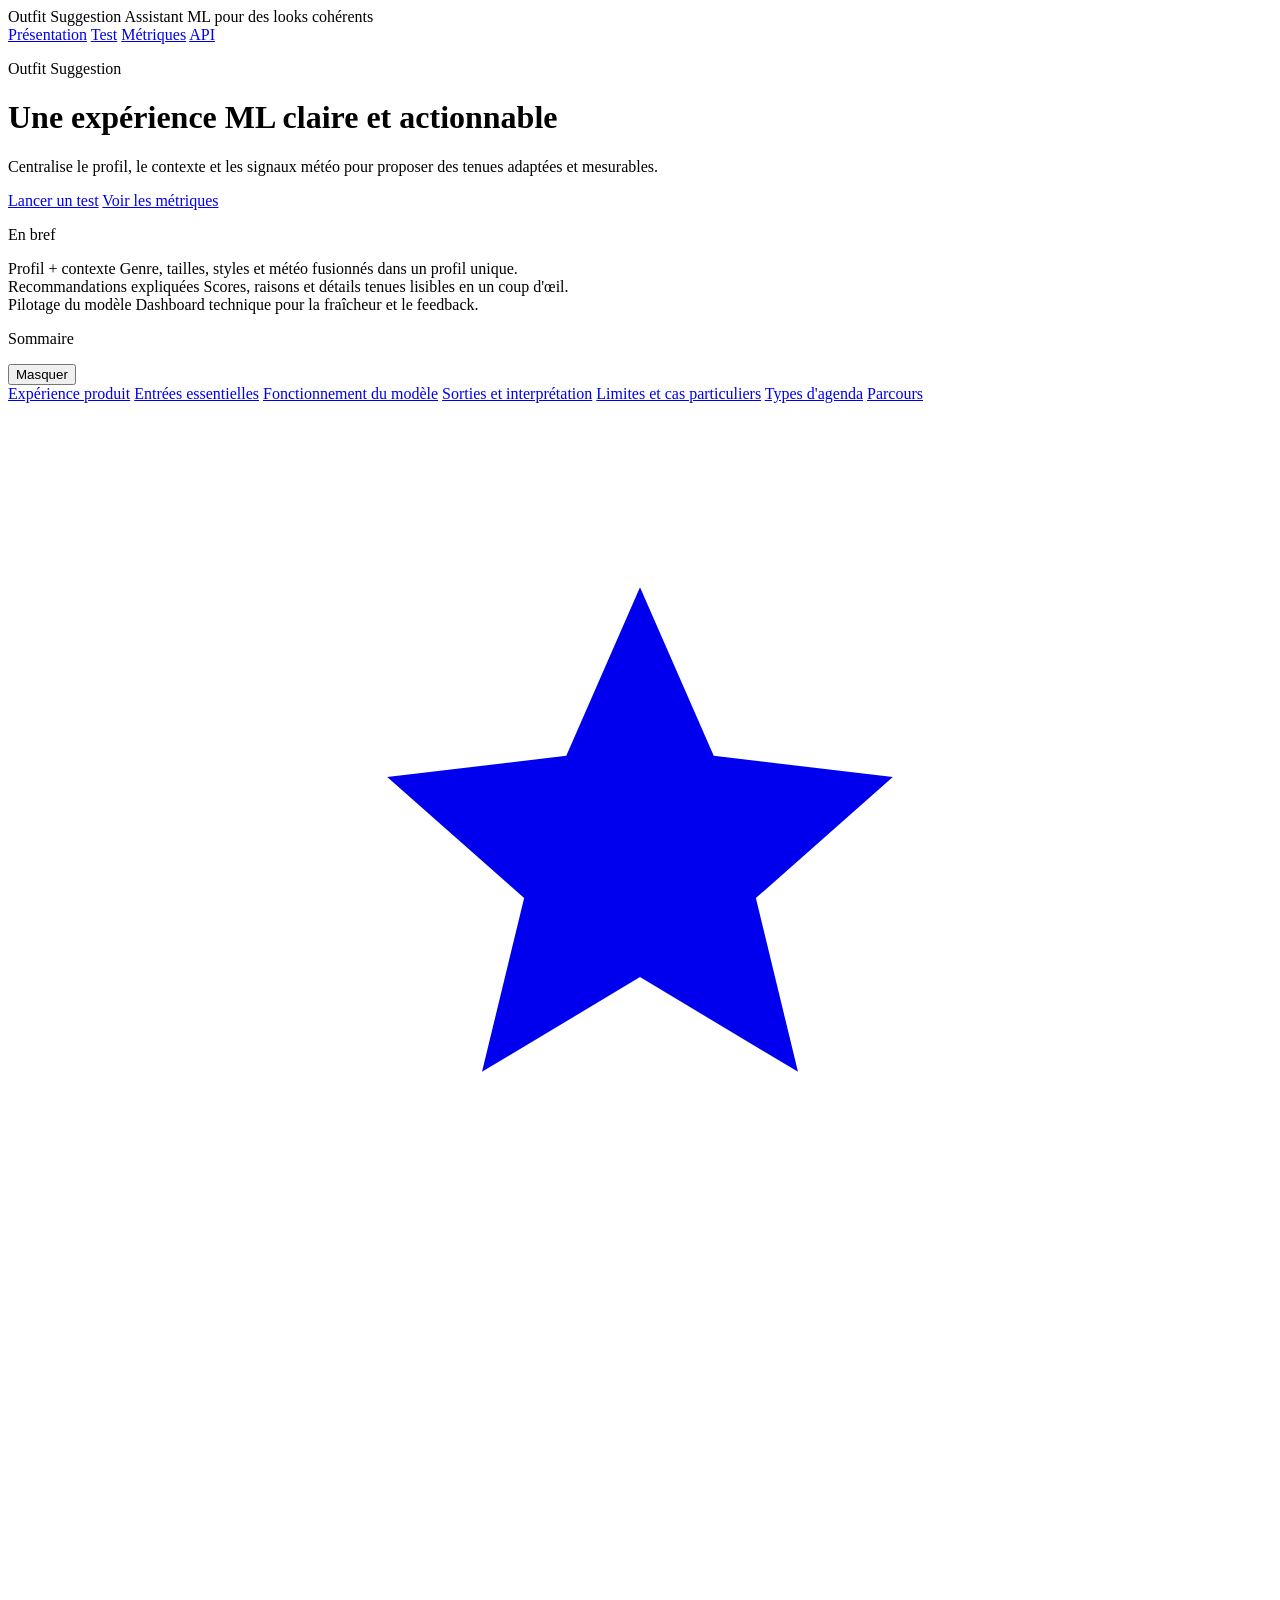
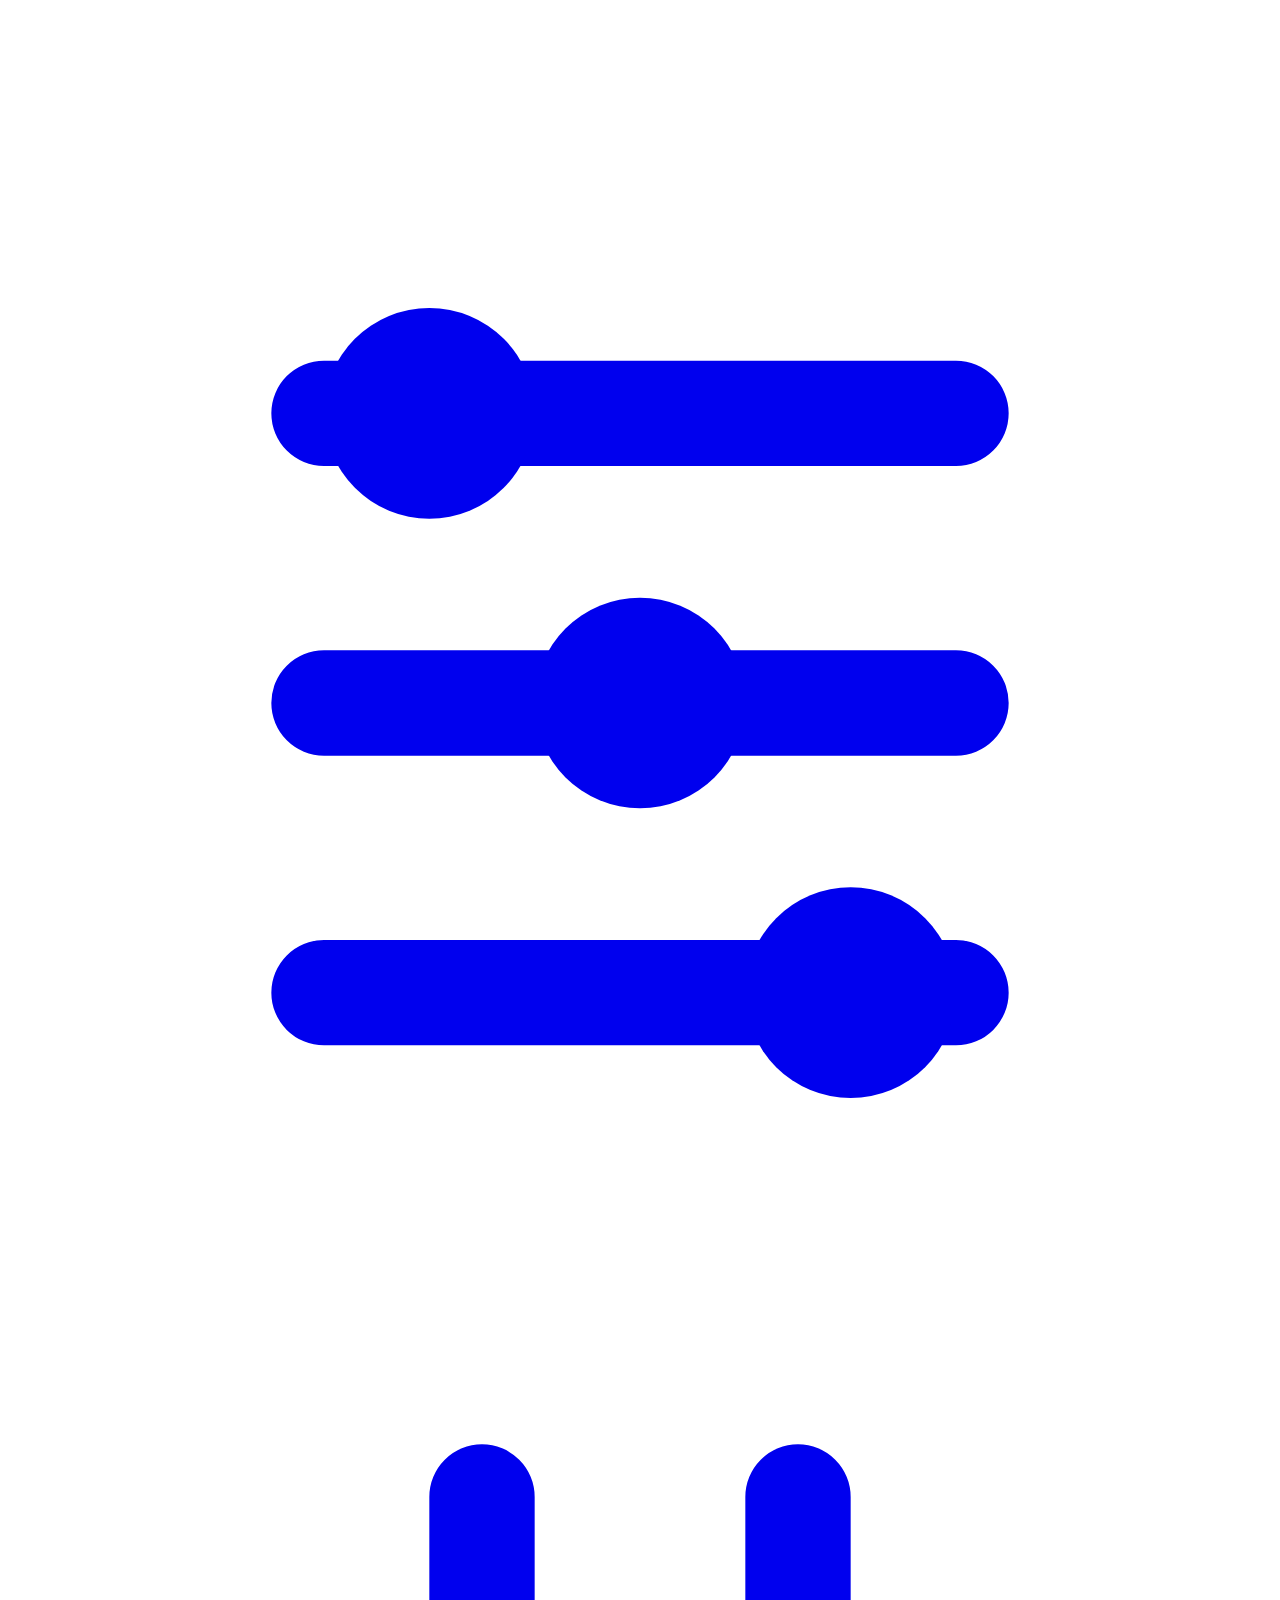
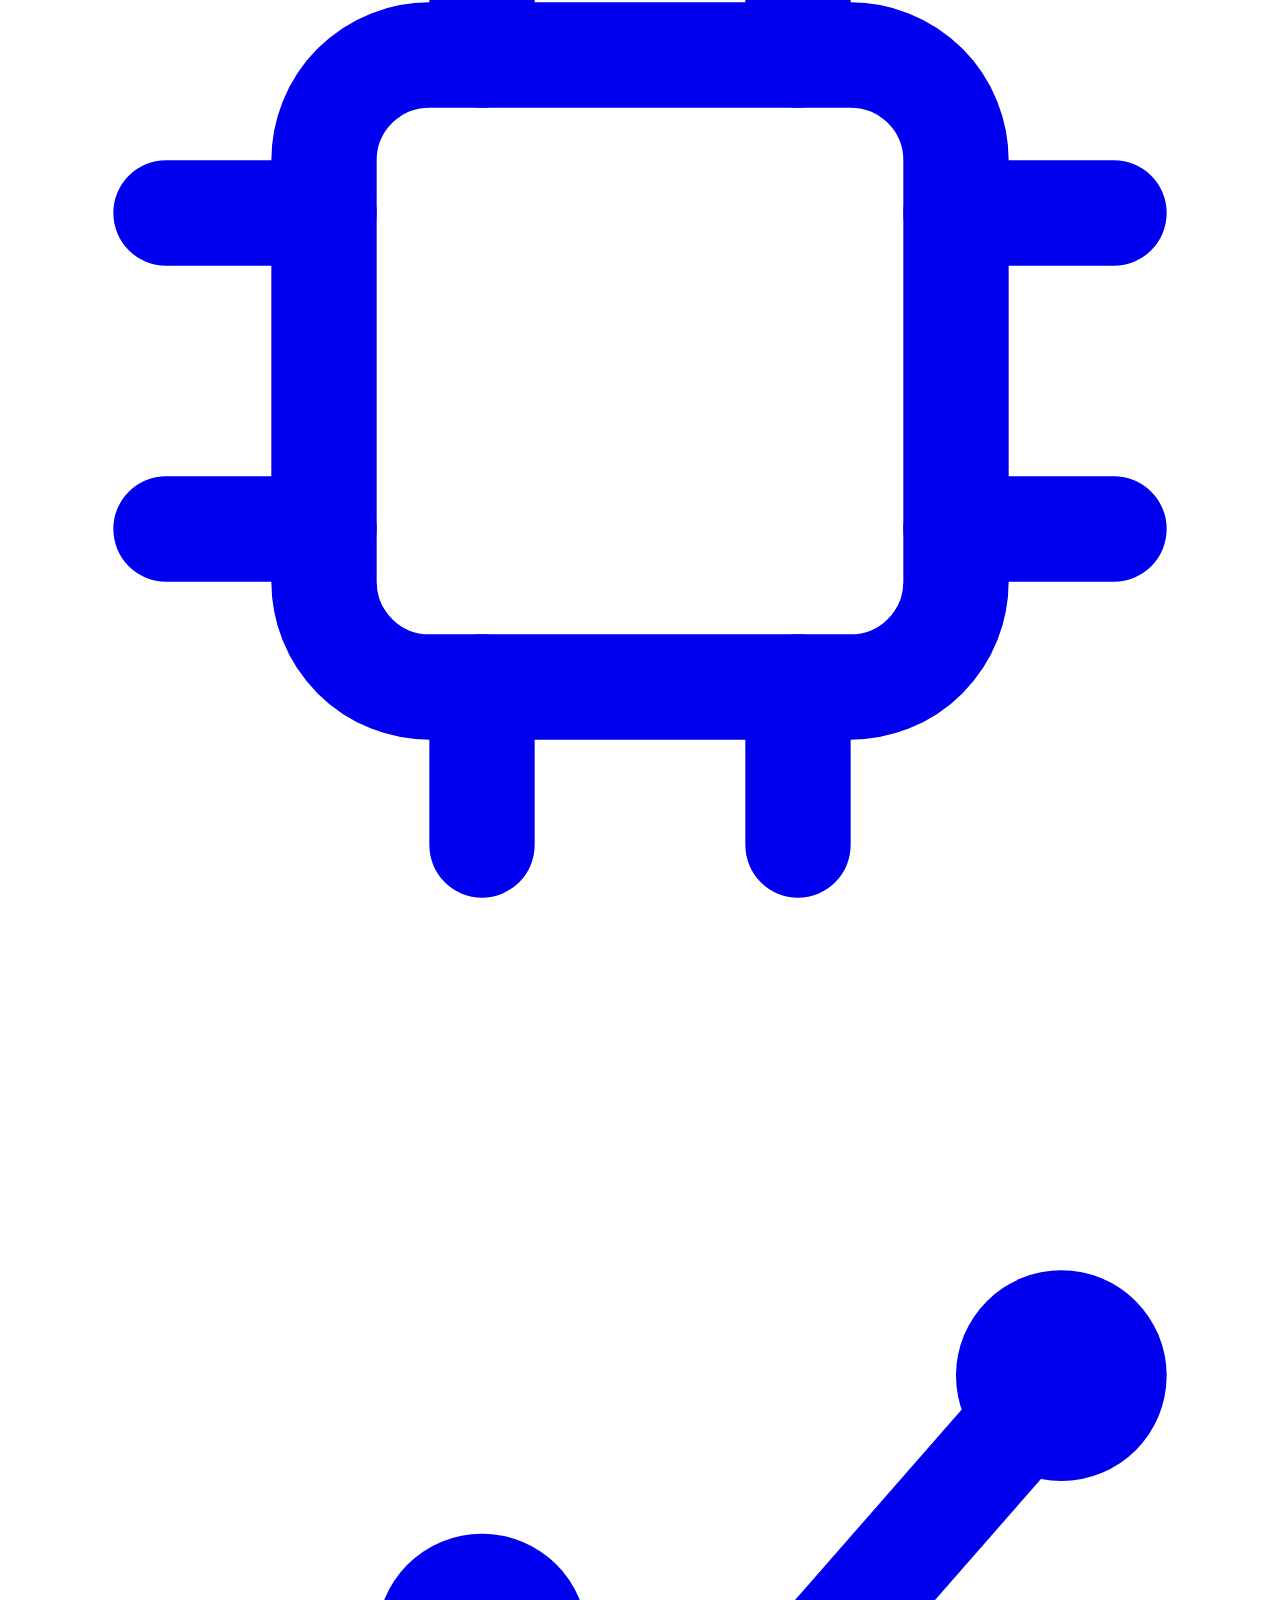
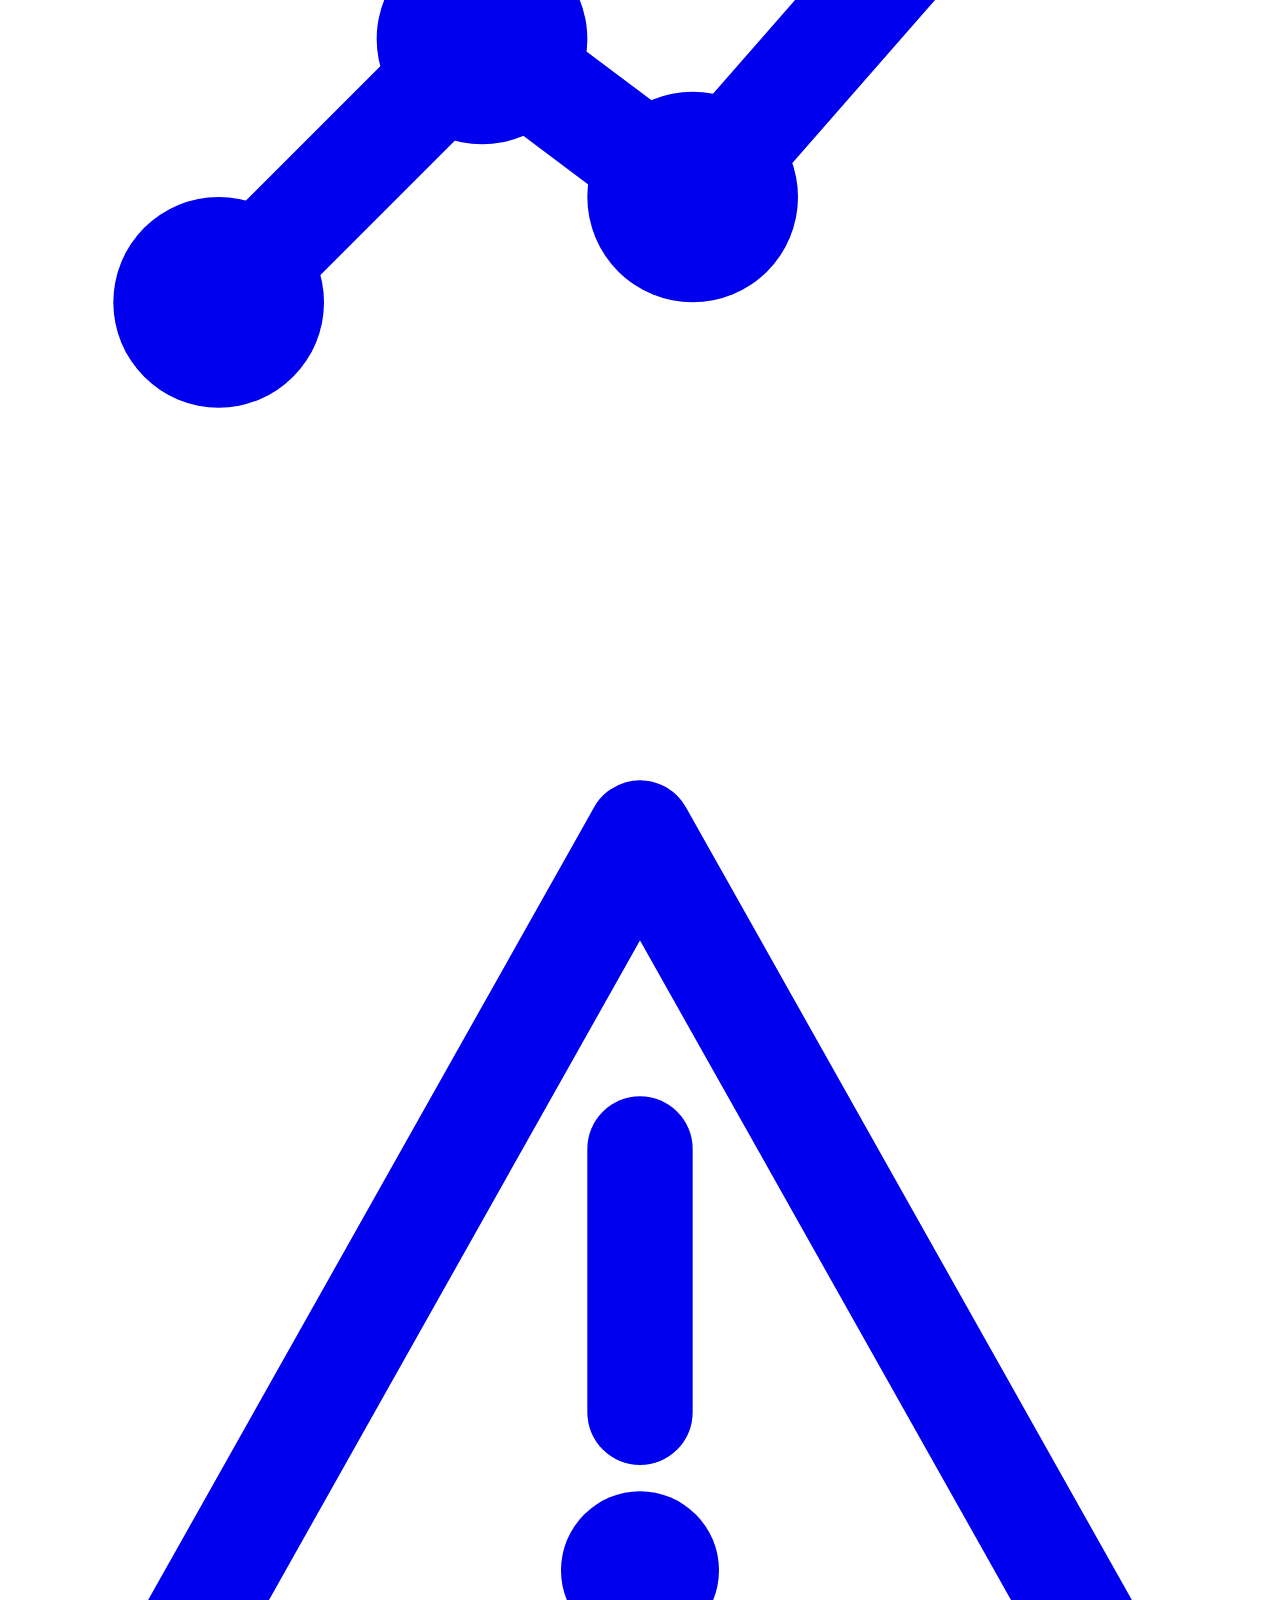
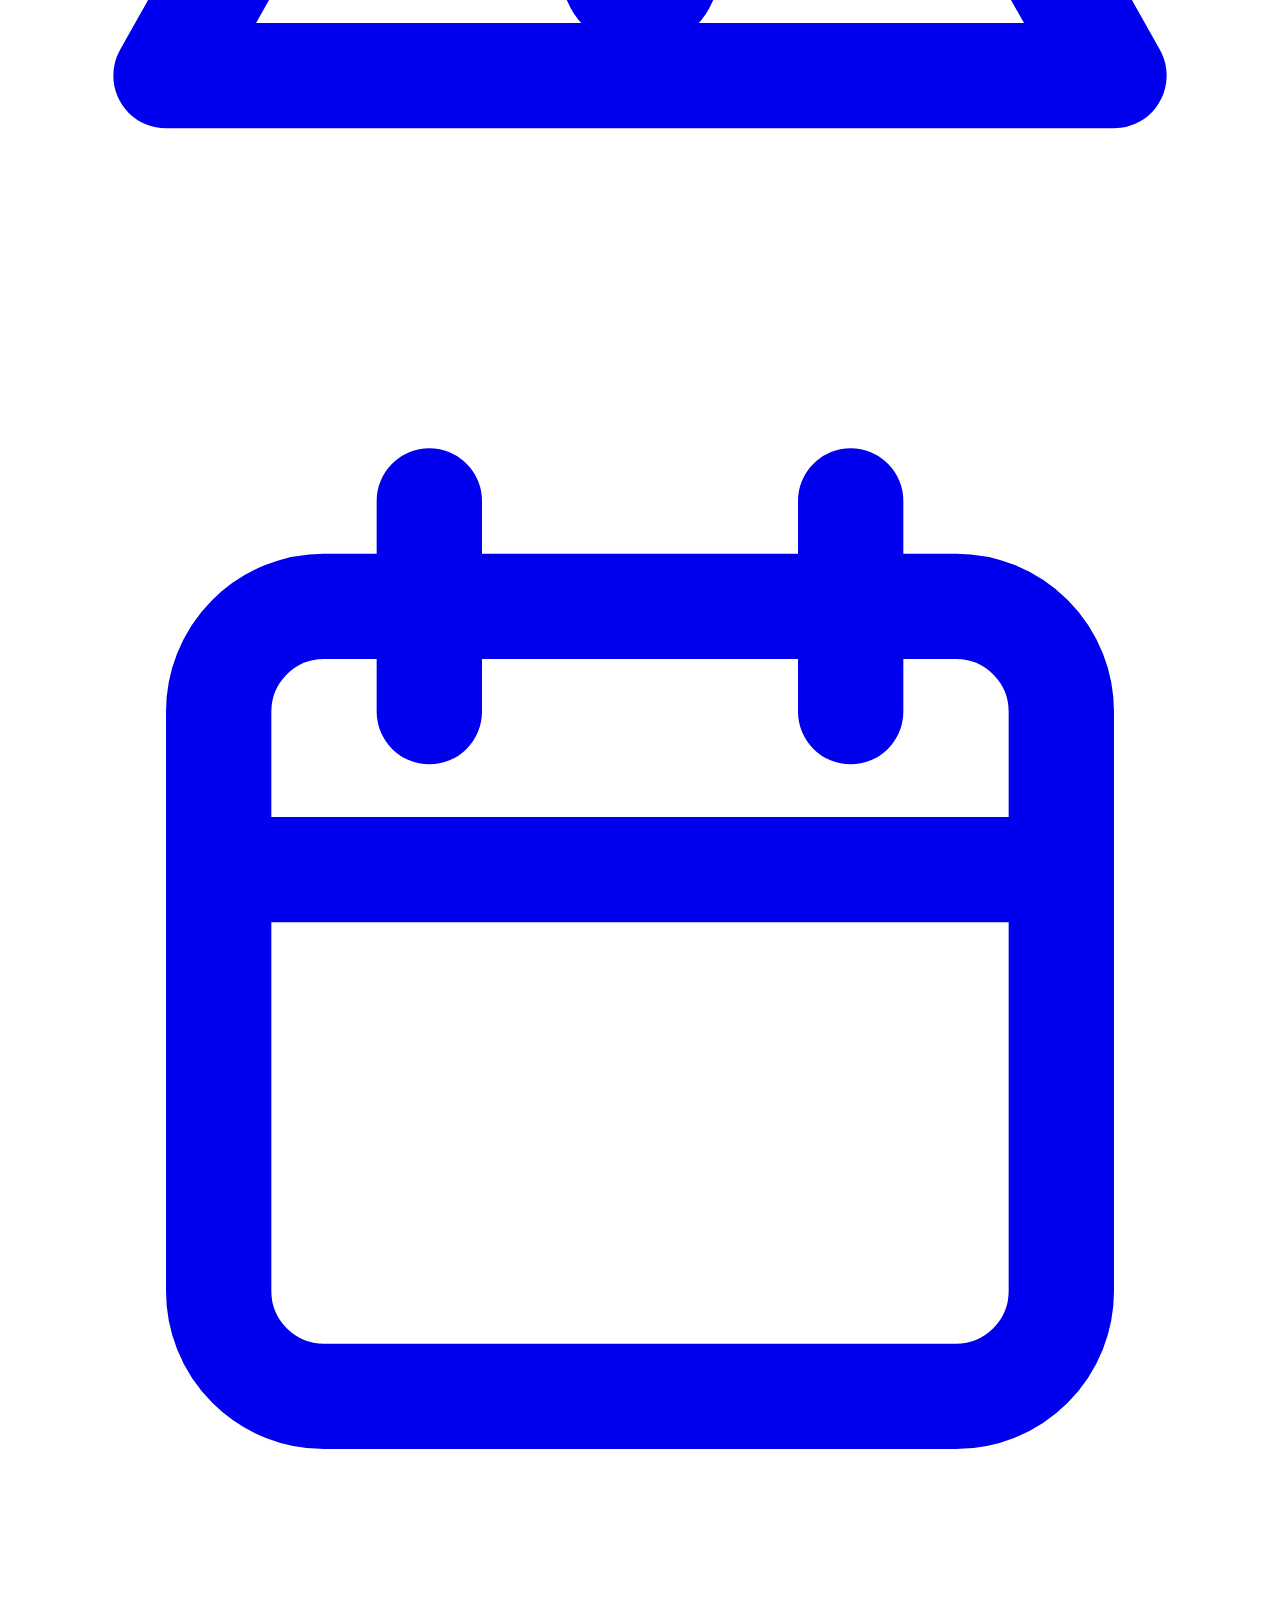
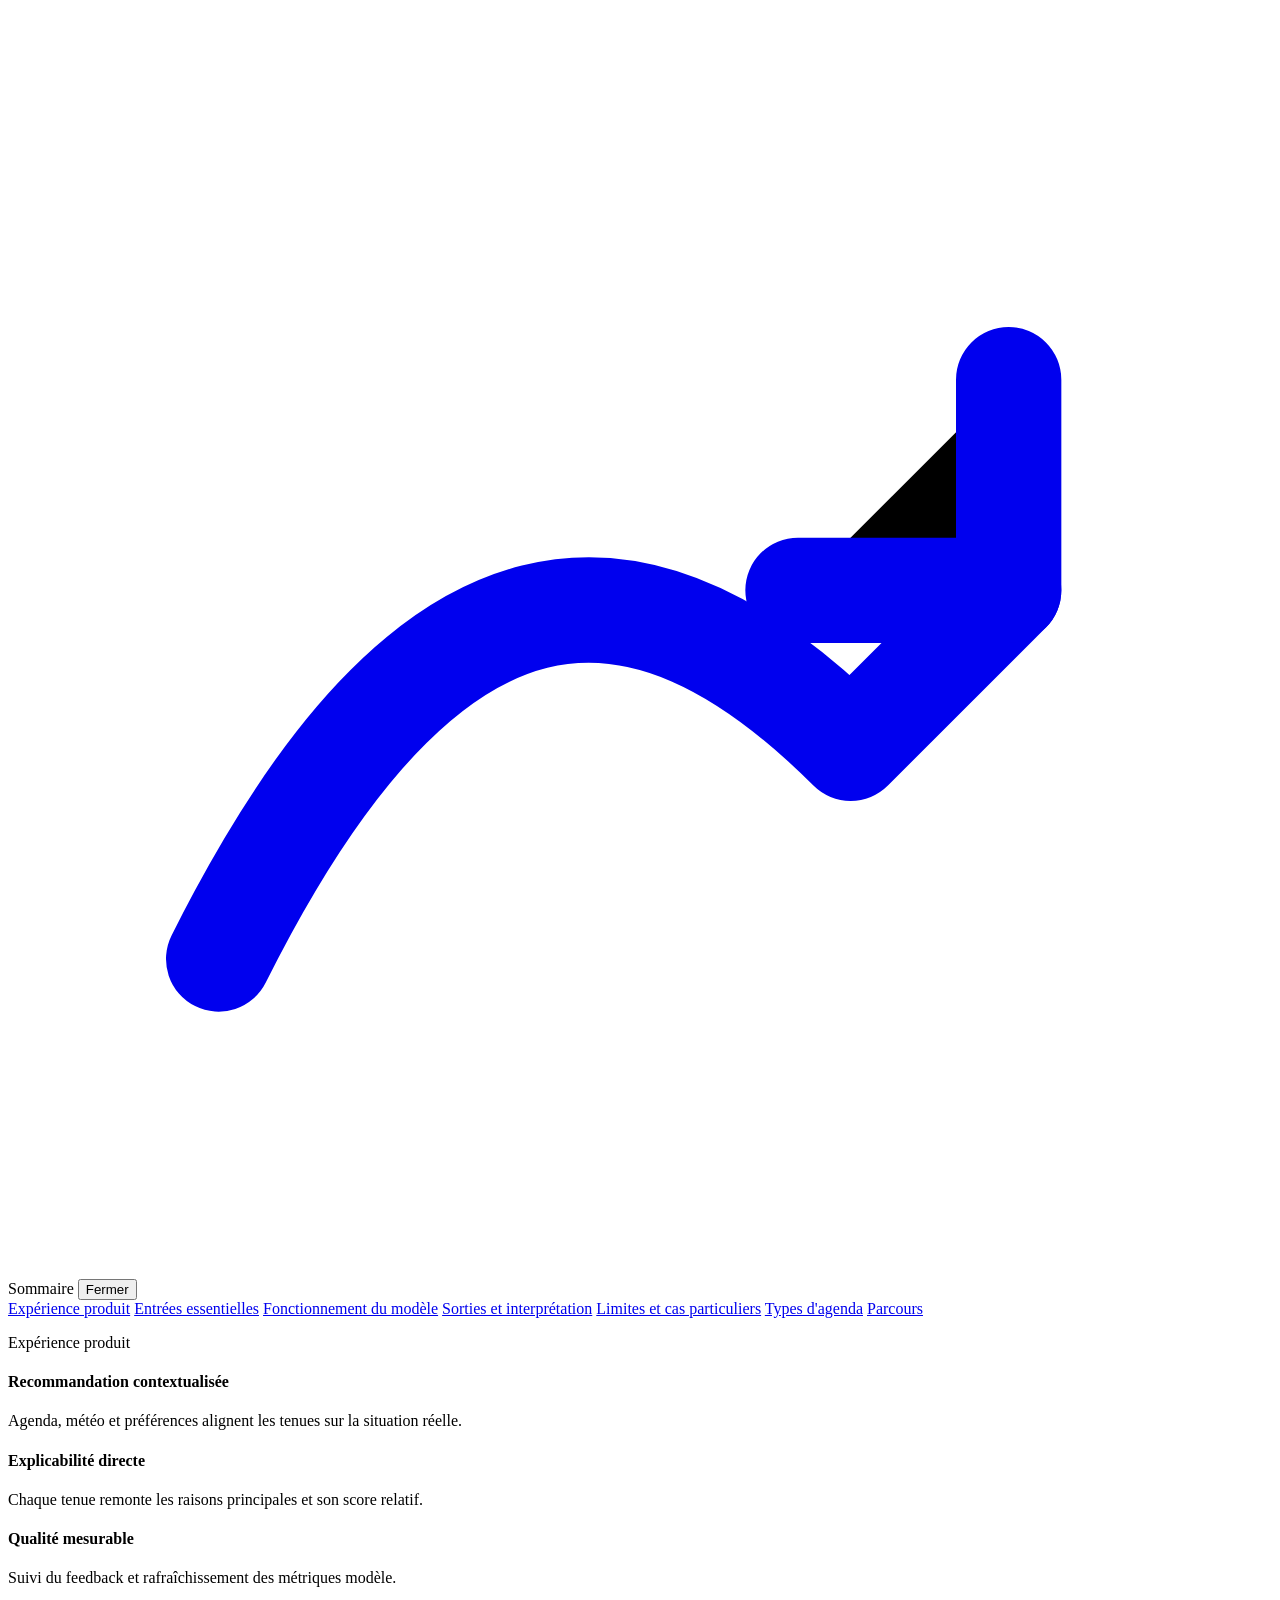
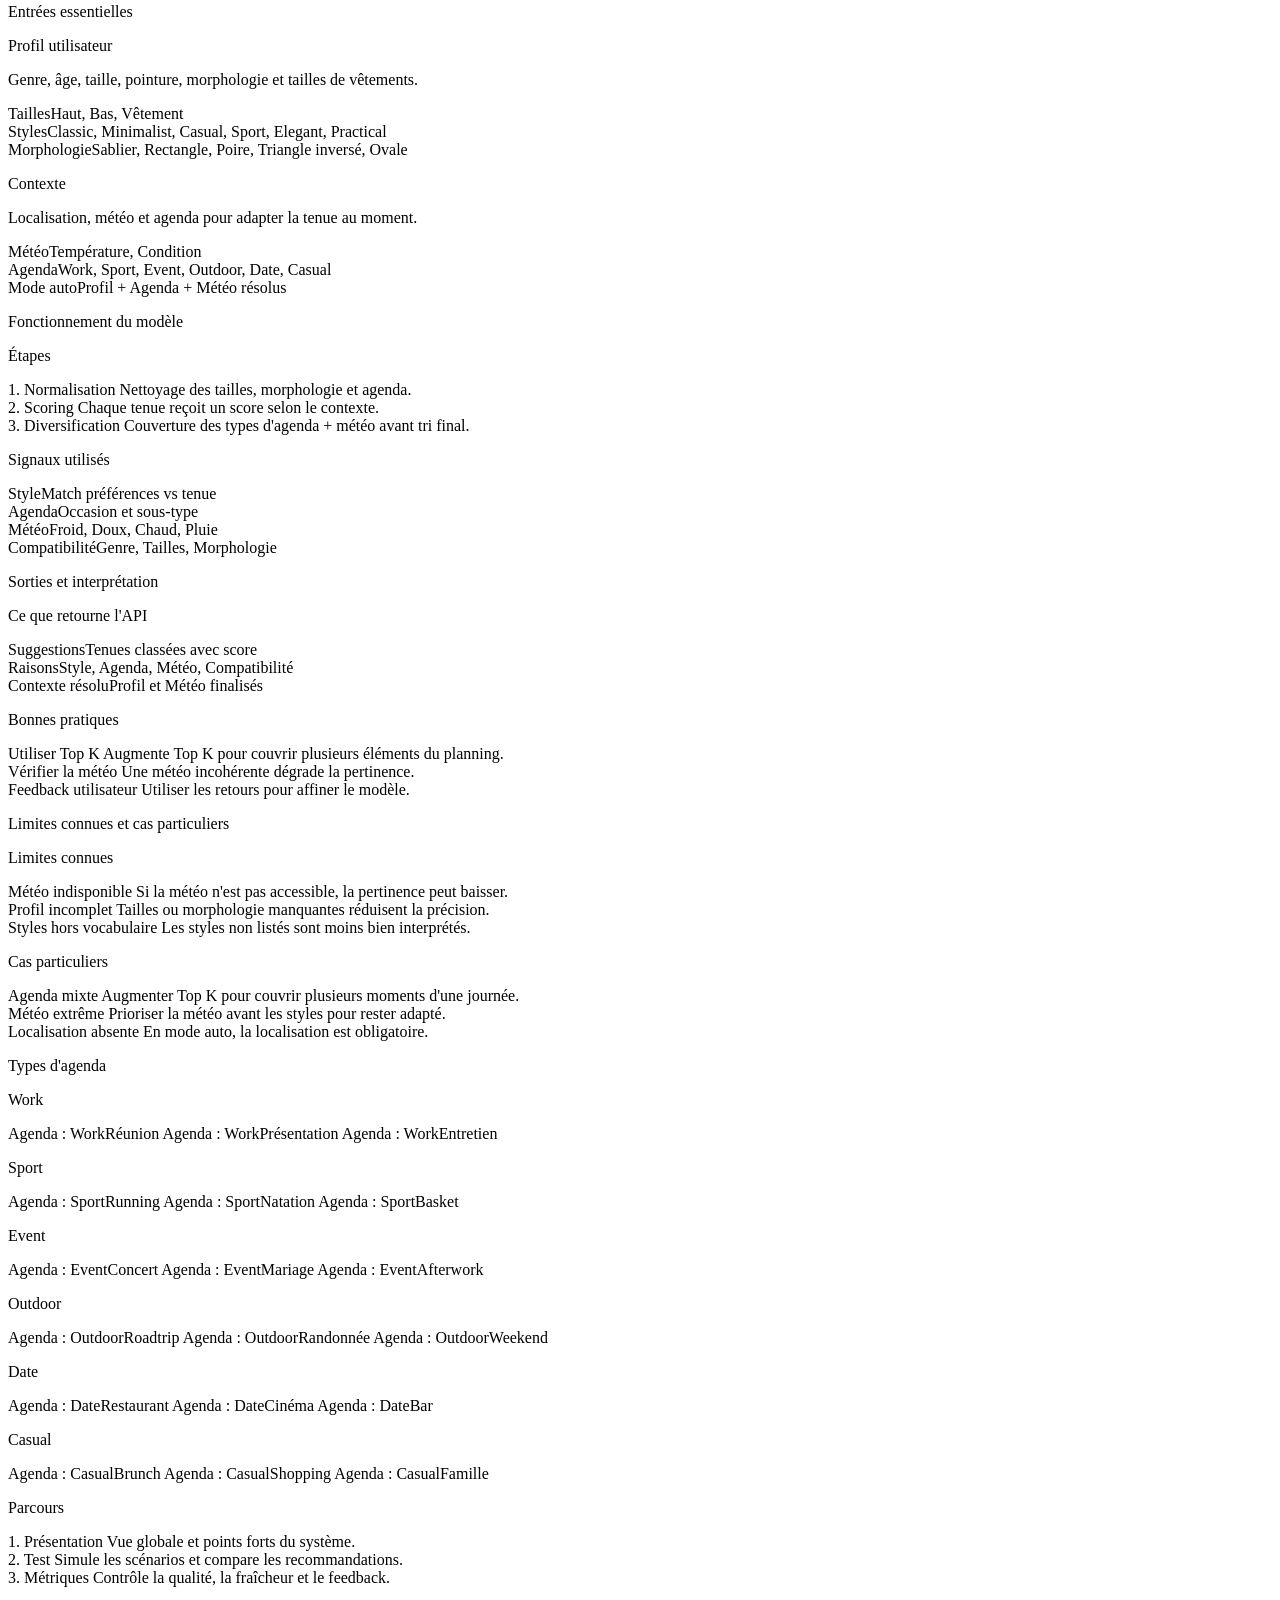
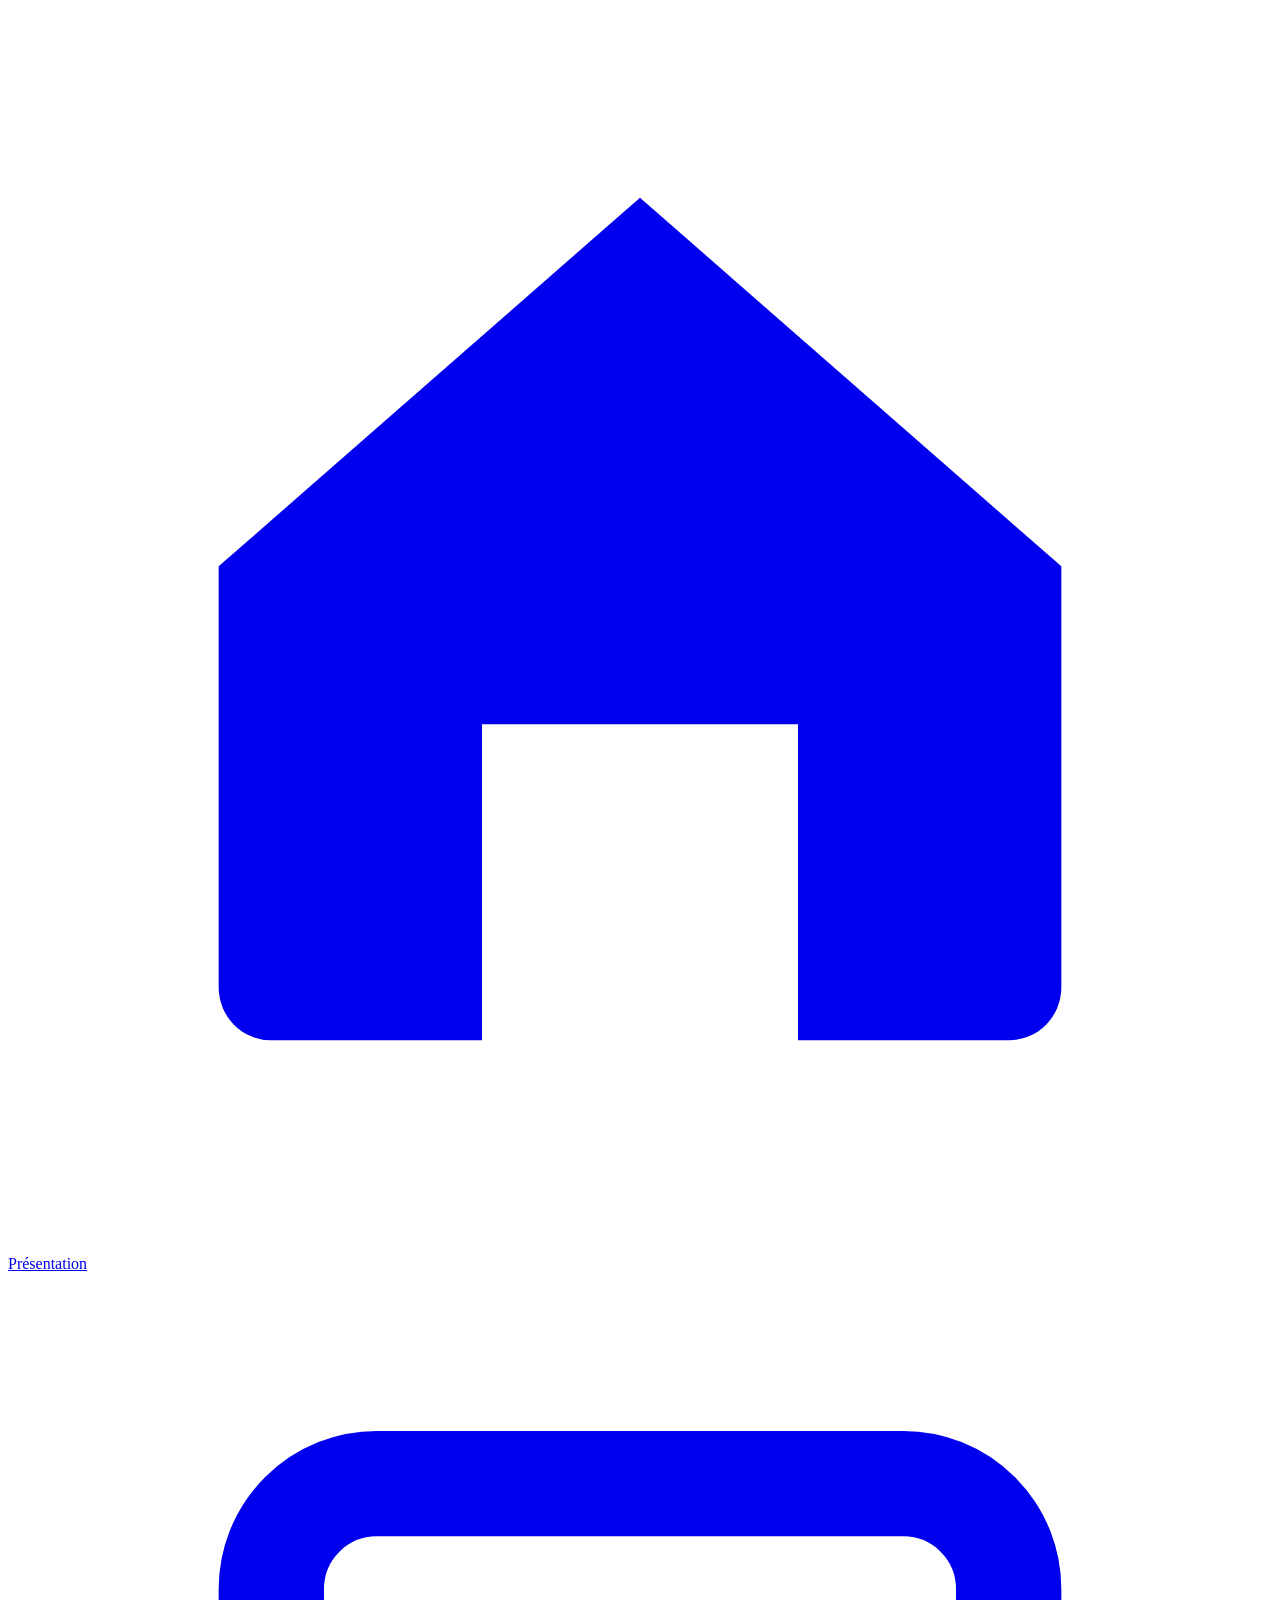
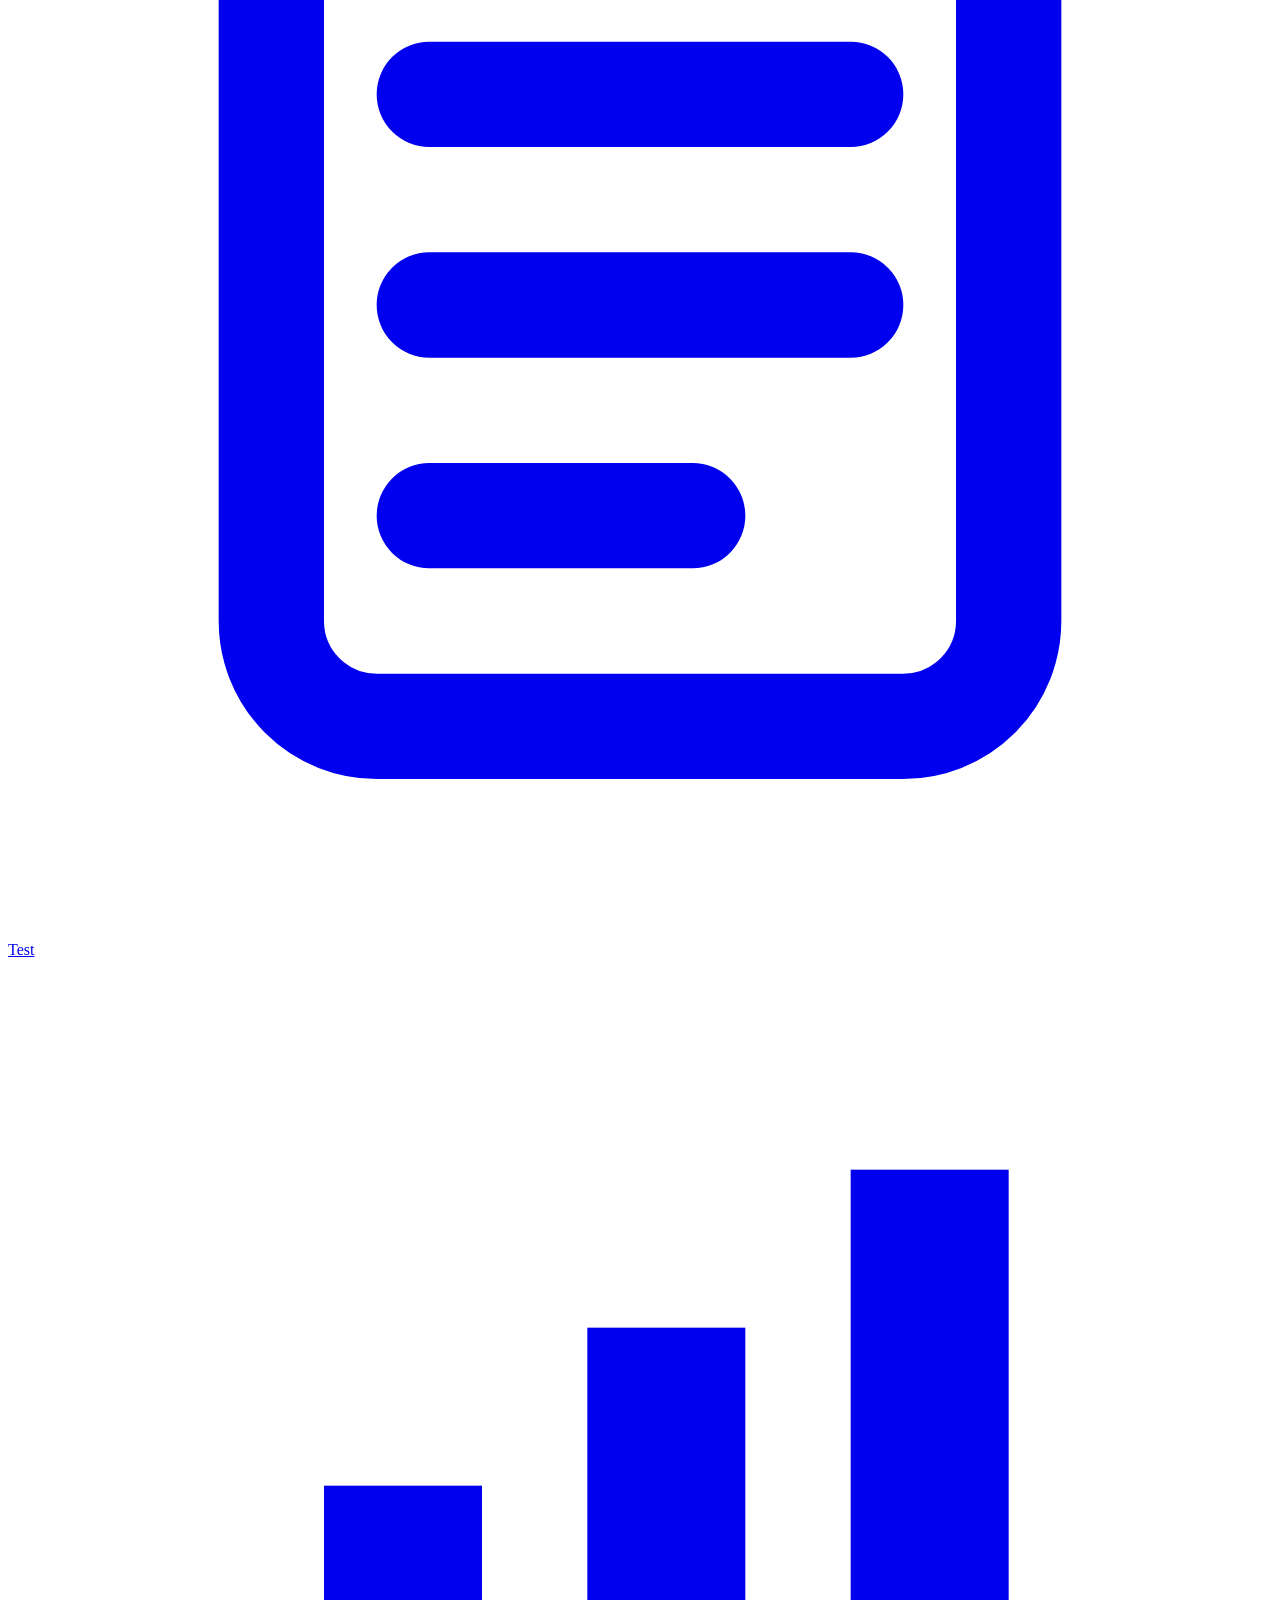
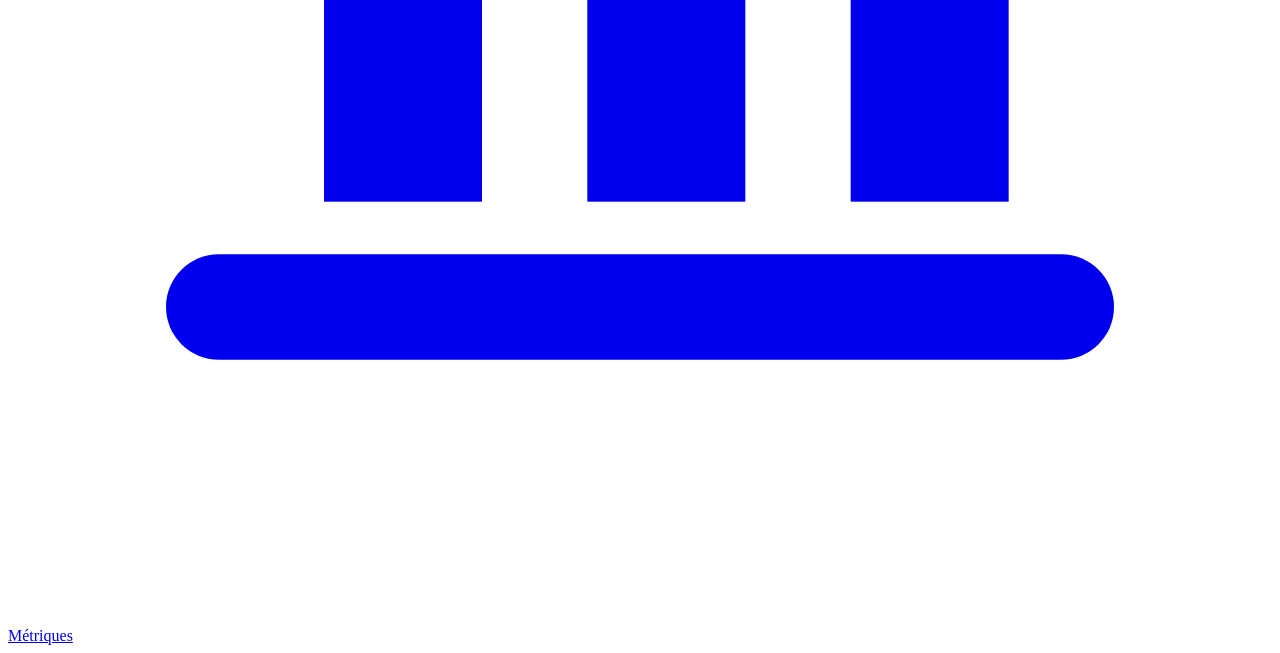
==== web/index.html @ 30ea0f50 "Update index.html" ====
<!doctype html>
<html lang="fr">
<head>
  <meta charset="utf-8" />
  <meta name="viewport" content="width=device-width, initial-scale=1" />
  <title>Outfit Suggestion · Présentation</title>
  <link rel="preconnect" href="https://fonts.googleapis.com" />
  <link rel="preconnect" href="https://fonts.gstatic.com" crossorigin />
  <link rel="stylesheet" href="/ui-assets/styles.css?v=3" />
  <link rel="icon" href="data:image/svg+xml,%3Csvg xmlns='http://www.w3.org/2000/svg' viewBox='0 0 64 64'%3E%3Crect width='64' height='64' rx='14' fill='%23102149'/%3E%3Cpath d='M16 40c6-8 14-14 24-18 4-2 8 2 8 6 0 12-10 20-22 20-6 0-10-4-10-8z' fill='%2372b0ff'/%3E%3Cpath d='M20 24c2-6 6-10 12-12 2-1 4 0 4 2 0 4-4 10-10 12-4 2-6 0-6-2z' fill='%239bc7ff'/%3E%3C/svg%3E" />
</head>
<body>
  <div class="scene">
    <div class="shell">
      <header class="top">
        <div class="brand">
          <span class="brand-kicker">Outfit Suggestion</span>
          <span class="brand-title">Assistant ML pour des looks cohérents</span>
        </div>
        <nav class="nav">
          <a class="nav-link" href="/ui" aria-current="page">Présentation</a>
          <a class="nav-link" href="/ui-assets/test.html">Test</a>
          <a class="nav-link" href="/ui-assets/metrics.html">Métriques</a>
          <a class="nav-link" href="/ui-assets/api/index.html">API</a>
        </nav>
      </header>

      <div class="glass hero">
        <div class="hero-orb orb1"></div>
        <div class="hero-orb orb2"></div>
        <div class="hero-orb orb3"></div>
        <div class="hero-layout">
          <div>
            <p class="eyebrow">Outfit Suggestion</p>
            <h1>Une expérience ML claire et actionnable</h1>
            <p class="subtitle">Centralise le profil, le contexte et les signaux météo pour proposer des tenues adaptées et mesurables.</p>
            <div class="hero-actions">
              <a class="nav-link" href="/ui-assets/test.html">Lancer un test</a>
              <a class="nav-link" href="/ui-assets/metrics.html">Voir les métriques</a>
            </div>
          </div>
          <div class="panel">
            <p class="section-title">En bref</p>
            <div class="step-list">
              <div class="step">
                <span class="step-title">Profil + contexte</span>
                <span class="step-text">Genre, tailles, styles et météo fusionnés dans un profil unique.</span>
              </div>
              <div class="step">
                <span class="step-title">Recommandations expliquées</span>
                <span class="step-text">Scores, raisons et détails tenues lisibles en un coup d'œil.</span>
              </div>
              <div class="step">
                <span class="step-title">Pilotage du modèle</span>
                <span class="step-text">Dashboard technique pour la fraîcheur et le feedback.</span>
              </div>
            </div>
          </div>
        </div>
      </div>

      <div class="panel section" id="sommaire">
        <div class="summary-head">
          <p class="section-title">Sommaire</p>
          <button class="summary-toggle" id="summaryToggle" aria-expanded="true" aria-controls="summaryNav">Masquer</button>
        </div>
        <div class="summary-nav" id="summaryNav">
          <a class="summary-link" href="#experience-produit">Expérience produit</a>
          <a class="summary-link" href="#entrees-essentielles">Entrées essentielles</a>
          <a class="summary-link" href="#fonctionnement-modele">Fonctionnement du modèle</a>
          <a class="summary-link" href="#sorties-interpretation">Sorties et interprétation</a>
          <a class="summary-link" href="#limites-cas">Limites et cas particuliers</a>
          <a class="summary-link" href="#types-agenda">Types d'agenda</a>
          <a class="summary-link" href="#parcours">Parcours</a>
        </div>
      </div>

      <div class="summary-float" id="summaryFloat" aria-label="Sommaire rapide">
        <a class="summary-dot" href="#experience-produit" data-label="Expérience produit" aria-label="Expérience produit">
          <svg viewBox="0 0 24 24" aria-hidden="true"><path d="M12 3.5l1.4 3.2 3.4.4-2.6 2.3.8 3.3-3-1.8-3 1.8.8-3.3-2.6-2.3 3.4-.4L12 3.5z" fill="currentColor"/></svg>
        </a>
        <a class="summary-dot" href="#entrees-essentielles" data-label="Entrées essentielles" aria-label="Entrées essentielles">
          <svg viewBox="0 0 24 24" aria-hidden="true"><path d="M6 6.5h12M6 12h12M6 17.5h12" stroke="currentColor" stroke-width="2" stroke-linecap="round"/><circle cx="8" cy="6.5" r="2" fill="currentColor"/><circle cx="12" cy="12" r="2" fill="currentColor"/><circle cx="16" cy="17.5" r="2" fill="currentColor"/></svg>
        </a>
        <a class="summary-dot" href="#fonctionnement-modele" data-label="Fonctionnement du modèle" aria-label="Fonctionnement du modèle">
          <svg viewBox="0 0 24 24" aria-hidden="true"><rect x="6" y="6" width="12" height="12" rx="2" stroke="currentColor" stroke-width="2" fill="none"/><path d="M9 3v3M15 3v3M9 18v3M15 18v3M3 9h3M3 15h3M18 9h3M18 15h3" stroke="currentColor" stroke-width="2" stroke-linecap="round"/></svg>
        </a>
        <a class="summary-dot" href="#sorties-interpretation" data-label="Sorties et interprétation" aria-label="Sorties et interprétation">
          <svg viewBox="0 0 24 24" aria-hidden="true"><path d="M4 17l5-5 4 3 7-8" stroke="currentColor" stroke-width="2" fill="none" stroke-linecap="round" stroke-linejoin="round"/><circle cx="4" cy="17" r="2" fill="currentColor"/><circle cx="9" cy="12" r="2" fill="currentColor"/><circle cx="13" cy="15" r="2" fill="currentColor"/><circle cx="20" cy="7" r="2" fill="currentColor"/></svg>
        </a>
        <a class="summary-dot" href="#limites-cas" data-label="Limites et cas particuliers" aria-label="Limites et cas particuliers">
          <svg viewBox="0 0 24 24" aria-hidden="true"><path d="M12 3l9 16H3L12 3z" stroke="currentColor" stroke-width="2" fill="none" stroke-linejoin="round"/><path d="M12 9v5" stroke="currentColor" stroke-width="2" stroke-linecap="round"/><circle cx="12" cy="17" r="1.5" fill="currentColor"/></svg>
        </a>
        <a class="summary-dot" href="#types-agenda" data-label="Types d'agenda" aria-label="Types d'agenda">
          <svg viewBox="0 0 24 24" aria-hidden="true"><rect x="4" y="5" width="16" height="15" rx="2" stroke="currentColor" stroke-width="2" fill="none"/><path d="M8 3v4M16 3v4M4 10h16" stroke="currentColor" stroke-width="2" stroke-linecap="round"/></svg>
        </a>
        <a class="summary-dot" href="#parcours" data-label="Parcours" aria-label="Parcours">
          <svg viewBox="0 0 24 24" aria-hidden="true"><path d="M4 18c4-8 8-8 12-4l3-3" stroke="currentColor" stroke-width="2" fill="none" stroke-linecap="round" stroke-linejoin="round"/><path d="M19 7v4h-4" stroke="currentColor" stroke-width="2" stroke-linecap="round" stroke-linejoin="round"/></svg>
        </a>
      </div>

      <div class="summary-drawer" id="summaryDrawer" aria-hidden="true">
        <div class="summary-drawer-backdrop" id="summaryDrawerBackdrop"></div>
        <div class="summary-drawer-panel" role="dialog" aria-modal="true" aria-labelledby="summaryDrawerTitle">
          <div class="summary-drawer-header">
            <span class="summary-drawer-title" id="summaryDrawerTitle">Sommaire</span>
            <button class="summary-close" id="summaryClose">Fermer</button>
          </div>
          <div class="summary-nav">
            <a class="summary-link" href="#experience-produit">Expérience produit</a>
            <a class="summary-link" href="#entrees-essentielles">Entrées essentielles</a>
            <a class="summary-link" href="#fonctionnement-modele">Fonctionnement du modèle</a>
            <a class="summary-link" href="#sorties-interpretation">Sorties et interprétation</a>
            <a class="summary-link" href="#limites-cas">Limites et cas particuliers</a>
            <a class="summary-link" href="#types-agenda">Types d'agenda</a>
            <a class="summary-link" href="#parcours">Parcours</a>
          </div>
        </div>
      </div>

      <div class="panel section" id="experience-produit">
        <p class="section-title">Expérience produit</p>
        <div class="section-grid">
          <div class="feature-card">
            <h4>Recommandation contextualisée</h4>
            <p>Agenda, météo et préférences alignent les tenues sur la situation réelle.</p>
          </div>
          <div class="feature-card">
            <h4>Explicabilité directe</h4>
            <p>Chaque tenue remonte les raisons principales et son score relatif.</p>
          </div>
          <div class="feature-card">
            <h4>Qualité mesurable</h4>
            <p>Suivi du feedback et rafraîchissement des métriques modèle.</p>
          </div>
        </div>
      </div>

      <div class="panel section" id="entrees-essentielles">
        <p class="section-title">Entrées essentielles</p>
        <div class="info-grid">
          <div class="info-box">
            <p class="info-title">Profil utilisateur</p>
            <p class="info-text">Genre, âge, taille, pointure, morphologie et tailles de vêtements.</p>
            <div class="metric-table">
              <div class="metric-row"><span class="metric-label">Tailles</span><span class="metric-value">Haut, Bas, Vêtement</span></div>
              <div class="metric-row"><span class="metric-label">Styles</span><span class="metric-value">Classic, Minimalist, Casual, Sport, Elegant, Practical</span></div>
              <div class="metric-row"><span class="metric-label">Morphologie</span><span class="metric-value">Sablier, Rectangle, Poire, Triangle inversé, Ovale</span></div>
            </div>
          </div>
          <div class="info-box">
            <p class="info-title">Contexte</p>
            <p class="info-text">Localisation, météo et agenda pour adapter la tenue au moment.</p>
            <div class="metric-table">
              <div class="metric-row"><span class="metric-label">Météo</span><span class="metric-value">Température, Condition</span></div>
              <div class="metric-row"><span class="metric-label">Agenda</span><span class="metric-value">Work, Sport, Event, Outdoor, Date, Casual</span></div>
              <div class="metric-row"><span class="metric-label">Mode auto</span><span class="metric-value">Profil + Agenda + Météo résolus</span></div>
            </div>
          </div>
        </div>
      </div>

      <div class="panel section" id="fonctionnement-modele">
        <p class="section-title">Fonctionnement du modèle</p>
        <div class="info-grid">
          <div class="info-box">
            <p class="info-title">Étapes</p>
            <div class="step-list">
              <div class="step">
                <span class="step-title">1. Normalisation</span>
                <span class="step-text">Nettoyage des tailles, morphologie et agenda.</span>
              </div>
              <div class="step">
                <span class="step-title">2. Scoring</span>
                <span class="step-text">Chaque tenue reçoit un score selon le contexte.</span>
              </div>
              <div class="step">
                <span class="step-title">3. Diversification</span>
                <span class="step-text">Couverture des types d'agenda + météo avant tri final.</span>
              </div>
            </div>
          </div>
          <div class="info-box">
            <p class="info-title">Signaux utilisés</p>
            <div class="metric-table">
              <div class="metric-row"><span class="metric-label">Style</span><span class="metric-value">Match préférences vs tenue</span></div>
              <div class="metric-row"><span class="metric-label">Agenda</span><span class="metric-value">Occasion et sous-type</span></div>
              <div class="metric-row"><span class="metric-label">Météo</span><span class="metric-value">Froid, Doux, Chaud, Pluie</span></div>
              <div class="metric-row"><span class="metric-label">Compatibilité</span><span class="metric-value">Genre, Tailles, Morphologie</span></div>
            </div>
          </div>
        </div>
      </div>

      <div class="panel section" id="sorties-interpretation">
        <p class="section-title">Sorties et interprétation</p>
        <div class="info-grid">
          <div class="info-box">
            <p class="info-title">Ce que retourne l'API</p>
            <div class="metric-table">
              <div class="metric-row"><span class="metric-label">Suggestions</span><span class="metric-value">Tenues classées avec score</span></div>
              <div class="metric-row"><span class="metric-label">Raisons</span><span class="metric-value">Style, Agenda, Météo, Compatibilité</span></div>
              <div class="metric-row"><span class="metric-label">Contexte résolu</span><span class="metric-value">Profil et Météo finalisés</span></div>
            </div>
          </div>
          <div class="info-box">
            <p class="info-title">Bonnes pratiques</p>
            <div class="step-list">
              <div class="step">
                <span class="step-title">Utiliser Top K</span>
                <span class="step-text">Augmente Top K pour couvrir plusieurs éléments du planning.</span>
              </div>
              <div class="step">
                <span class="step-title">Vérifier la météo</span>
                <span class="step-text">Une météo incohérente dégrade la pertinence.</span>
              </div>
              <div class="step">
                <span class="step-title">Feedback utilisateur</span>
                <span class="step-text">Utiliser les retours pour affiner le modèle.</span>
              </div>
            </div>
          </div>
        </div>
      </div>

      <div class="panel section" id="limites-cas">
        <p class="section-title">Limites connues et cas particuliers</p>
        <div class="info-grid">
          <div class="info-box">
            <p class="info-title">Limites connues</p>
            <div class="step-list">
              <div class="step">
                <span class="step-title">Météo indisponible</span>
                <span class="step-text">Si la météo n'est pas accessible, la pertinence peut baisser.</span>
              </div>
              <div class="step">
                <span class="step-title">Profil incomplet</span>
                <span class="step-text">Tailles ou morphologie manquantes réduisent la précision.</span>
              </div>
              <div class="step">
                <span class="step-title">Styles hors vocabulaire</span>
                <span class="step-text">Les styles non listés sont moins bien interprétés.</span>
              </div>
            </div>
          </div>
          <div class="info-box">
            <p class="info-title">Cas particuliers</p>
            <div class="step-list">
              <div class="step">
                <span class="step-title">Agenda mixte</span>
                <span class="step-text">Augmenter Top K pour couvrir plusieurs moments d'une journée.</span>
              </div>
              <div class="step">
                <span class="step-title">Météo extrême</span>
                <span class="step-text">Prioriser la météo avant les styles pour rester adapté.</span>
              </div>
              <div class="step">
                <span class="step-title">Localisation absente</span>
                <span class="step-text">En mode auto, la localisation est obligatoire.</span>
              </div>
            </div>
          </div>
        </div>
      </div>

      <div class="panel section" id="types-agenda">
        <p class="section-title">Types d'agenda</p>
        <div class="agenda-grid">
          <div class="agenda-group">
            <p class="agenda-title">Work</p>
            <div class="chip-row">
              <span class="chip chip-agenda chip-has-detail"><span class="chip-main">Agenda : Work</span><span class="chip-sub">Réunion</span></span>
              <span class="chip chip-agenda chip-has-detail"><span class="chip-main">Agenda : Work</span><span class="chip-sub">Présentation</span></span>
              <span class="chip chip-agenda chip-has-detail"><span class="chip-main">Agenda : Work</span><span class="chip-sub">Entretien</span></span>
            </div>
          </div>
          <div class="agenda-group">
            <p class="agenda-title">Sport</p>
            <div class="chip-row">
              <span class="chip chip-agenda chip-has-detail"><span class="chip-main">Agenda : Sport</span><span class="chip-sub">Running</span></span>
              <span class="chip chip-agenda chip-has-detail"><span class="chip-main">Agenda : Sport</span><span class="chip-sub">Natation</span></span>
              <span class="chip chip-agenda chip-has-detail"><span class="chip-main">Agenda : Sport</span><span class="chip-sub">Basket</span></span>
            </div>
          </div>
          <div class="agenda-group">
            <p class="agenda-title">Event</p>
            <div class="chip-row">
              <span class="chip chip-agenda chip-has-detail"><span class="chip-main">Agenda : Event</span><span class="chip-sub">Concert</span></span>
              <span class="chip chip-agenda chip-has-detail"><span class="chip-main">Agenda : Event</span><span class="chip-sub">Mariage</span></span>
              <span class="chip chip-agenda chip-has-detail"><span class="chip-main">Agenda : Event</span><span class="chip-sub">Afterwork</span></span>
            </div>
          </div>
          <div class="agenda-group">
            <p class="agenda-title">Outdoor</p>
            <div class="chip-row">
              <span class="chip chip-agenda chip-has-detail"><span class="chip-main">Agenda : Outdoor</span><span class="chip-sub">Roadtrip</span></span>
              <span class="chip chip-agenda chip-has-detail"><span class="chip-main">Agenda : Outdoor</span><span class="chip-sub">Randonnée</span></span>
              <span class="chip chip-agenda chip-has-detail"><span class="chip-main">Agenda : Outdoor</span><span class="chip-sub">Weekend</span></span>
            </div>
          </div>
          <div class="agenda-group">
            <p class="agenda-title">Date</p>
            <div class="chip-row">
              <span class="chip chip-agenda chip-has-detail"><span class="chip-main">Agenda : Date</span><span class="chip-sub">Restaurant</span></span>
              <span class="chip chip-agenda chip-has-detail"><span class="chip-main">Agenda : Date</span><span class="chip-sub">Cinéma</span></span>
              <span class="chip chip-agenda chip-has-detail"><span class="chip-main">Agenda : Date</span><span class="chip-sub">Bar</span></span>
            </div>
          </div>
          <div class="agenda-group">
            <p class="agenda-title">Casual</p>
            <div class="chip-row">
              <span class="chip chip-agenda chip-has-detail"><span class="chip-main">Agenda : Casual</span><span class="chip-sub">Brunch</span></span>
              <span class="chip chip-agenda chip-has-detail"><span class="chip-main">Agenda : Casual</span><span class="chip-sub">Shopping</span></span>
              <span class="chip chip-agenda chip-has-detail"><span class="chip-main">Agenda : Casual</span><span class="chip-sub">Famille</span></span>
            </div>
          </div>
        </div>
      </div>

      <div class="panel section" id="parcours">
        <p class="section-title">Parcours</p>
        <div class="step-list">
          <div class="step">
            <span class="step-title">1. Présentation</span>
            <span class="step-text">Vue globale et points forts du système.</span>
          </div>
          <div class="step">
            <span class="step-title">2. Test</span>
            <span class="step-text">Simule les scénarios et compare les recommandations.</span>
          </div>
          <div class="step">
            <span class="step-title">3. Métriques</span>
            <span class="step-text">Contrôle la qualité, la fraîcheur et le feedback.</span>
          </div>
        </div>
      </div>

    </div>
  </div>

  <nav class="bottom-nav" aria-label="Navigation principale">
    <a class="bottom-link" href="/ui" aria-current="page">
      <svg viewBox="0 0 24 24" aria-hidden="true"><path d="M4 11l8-7 8 7v8a1 1 0 0 1-1 1h-4v-6h-6v6H5a1 1 0 0 1-1-1z" fill="currentColor"/></svg>
      Présentation
    </a>
    <a class="bottom-link" href="/ui-assets/test.html">
      <svg viewBox="0 0 24 24" aria-hidden="true"><rect x="5" y="4" width="14" height="16" rx="2" stroke="currentColor" stroke-width="2" fill="none"/><path d="M8 8h8M8 12h8M8 16h5" stroke="currentColor" stroke-width="2" stroke-linecap="round"/></svg>
      Test
    </a>
    <a class="bottom-link" href="/ui-assets/metrics.html">
      <svg viewBox="0 0 24 24" aria-hidden="true"><path d="M4 18h16" stroke="currentColor" stroke-width="2" stroke-linecap="round"/><rect x="6" y="10" width="3" height="6" fill="currentColor"/><rect x="11" y="7" width="3" height="9" fill="currentColor"/><rect x="16" y="4" width="3" height="12" fill="currentColor"/></svg>
      Métriques
    </a>
  </nav>

  <script>
    const summaryFloat = document.getElementById('summaryFloat');
    const sommaire = document.getElementById('sommaire');
    const summaryToggle = document.getElementById('summaryToggle');
    const summaryNav = document.getElementById('summaryNav');
    const summaryDrawer = document.getElementById('summaryDrawer');
    const summaryDrawerBackdrop = document.getElementById('summaryDrawerBackdrop');
    const summaryClose = document.getElementById('summaryClose');
    const mobileSummaryMedia = window.matchMedia('(max-width: 720px)');
    let summaryTouchTimer = null;

    function syncSummaryFloat() {
      if (!summaryFloat || !sommaire || mobileSummaryMedia.matches) return;
      const show = window.scrollY > sommaire.offsetTop + 120;
      summaryFloat.classList.toggle('is-visible', show);
      document.body.classList.toggle('has-summary-float', show);
    }

    if (mobileSummaryMedia.matches && summaryFloat) {
      summaryFloat.remove();
      document.body.classList.remove('has-summary-float');
    }

    function setSummaryCollapsed(collapsed) {
      if (!summaryToggle || !summaryNav) return;
      summaryNav.classList.toggle('is-collapsed', collapsed);
      summaryToggle.setAttribute('aria-expanded', String(!collapsed));
      summaryToggle.textContent = collapsed ? 'Afficher' : 'Masquer';
    }

    function openSummaryDrawer() {
      if (!summaryDrawer) return;
      summaryDrawer.classList.add('is-open');
      summaryDrawer.setAttribute('aria-hidden', 'false');
    }

    function closeSummaryDrawer() {
      if (!summaryDrawer) return;
      summaryDrawer.classList.remove('is-open');
      summaryDrawer.setAttribute('aria-hidden', 'true');
    }

    if (summaryToggle && summaryNav) {
      summaryToggle.addEventListener('click', () => {
        if (mobileSummaryMedia.matches) {
          openSummaryDrawer();
          return;
        }
        setSummaryCollapsed(!summaryNav.classList.contains('is-collapsed'));
      });
      setSummaryCollapsed(mobileSummaryMedia.matches);
      summaryToggle.textContent = mobileSummaryMedia.matches ? 'Sommaire' : 'Masquer';
      mobileSummaryMedia.addEventListener('change', (event) => {
        setSummaryCollapsed(event.matches);
        summaryToggle.textContent = event.matches ? 'Sommaire' : 'Masquer';
      });
    }

    if (summaryDrawer) {
      summaryDrawer.addEventListener('click', (event) => {
        if (event.target === summaryDrawer || event.target === summaryDrawerBackdrop) {
          closeSummaryDrawer();
        }
      });
    }

    if (summaryClose) {
      summaryClose.addEventListener('click', closeSummaryDrawer);
    }

    if (summaryDrawer) {
      summaryDrawer.querySelectorAll('a').forEach((link) => {
        link.addEventListener('click', closeSummaryDrawer);
      });
    }

    window.addEventListener('scroll', syncSummaryFloat, { passive: true });
    window.addEventListener('load', syncSummaryFloat);
  </script>
</body>
</html>
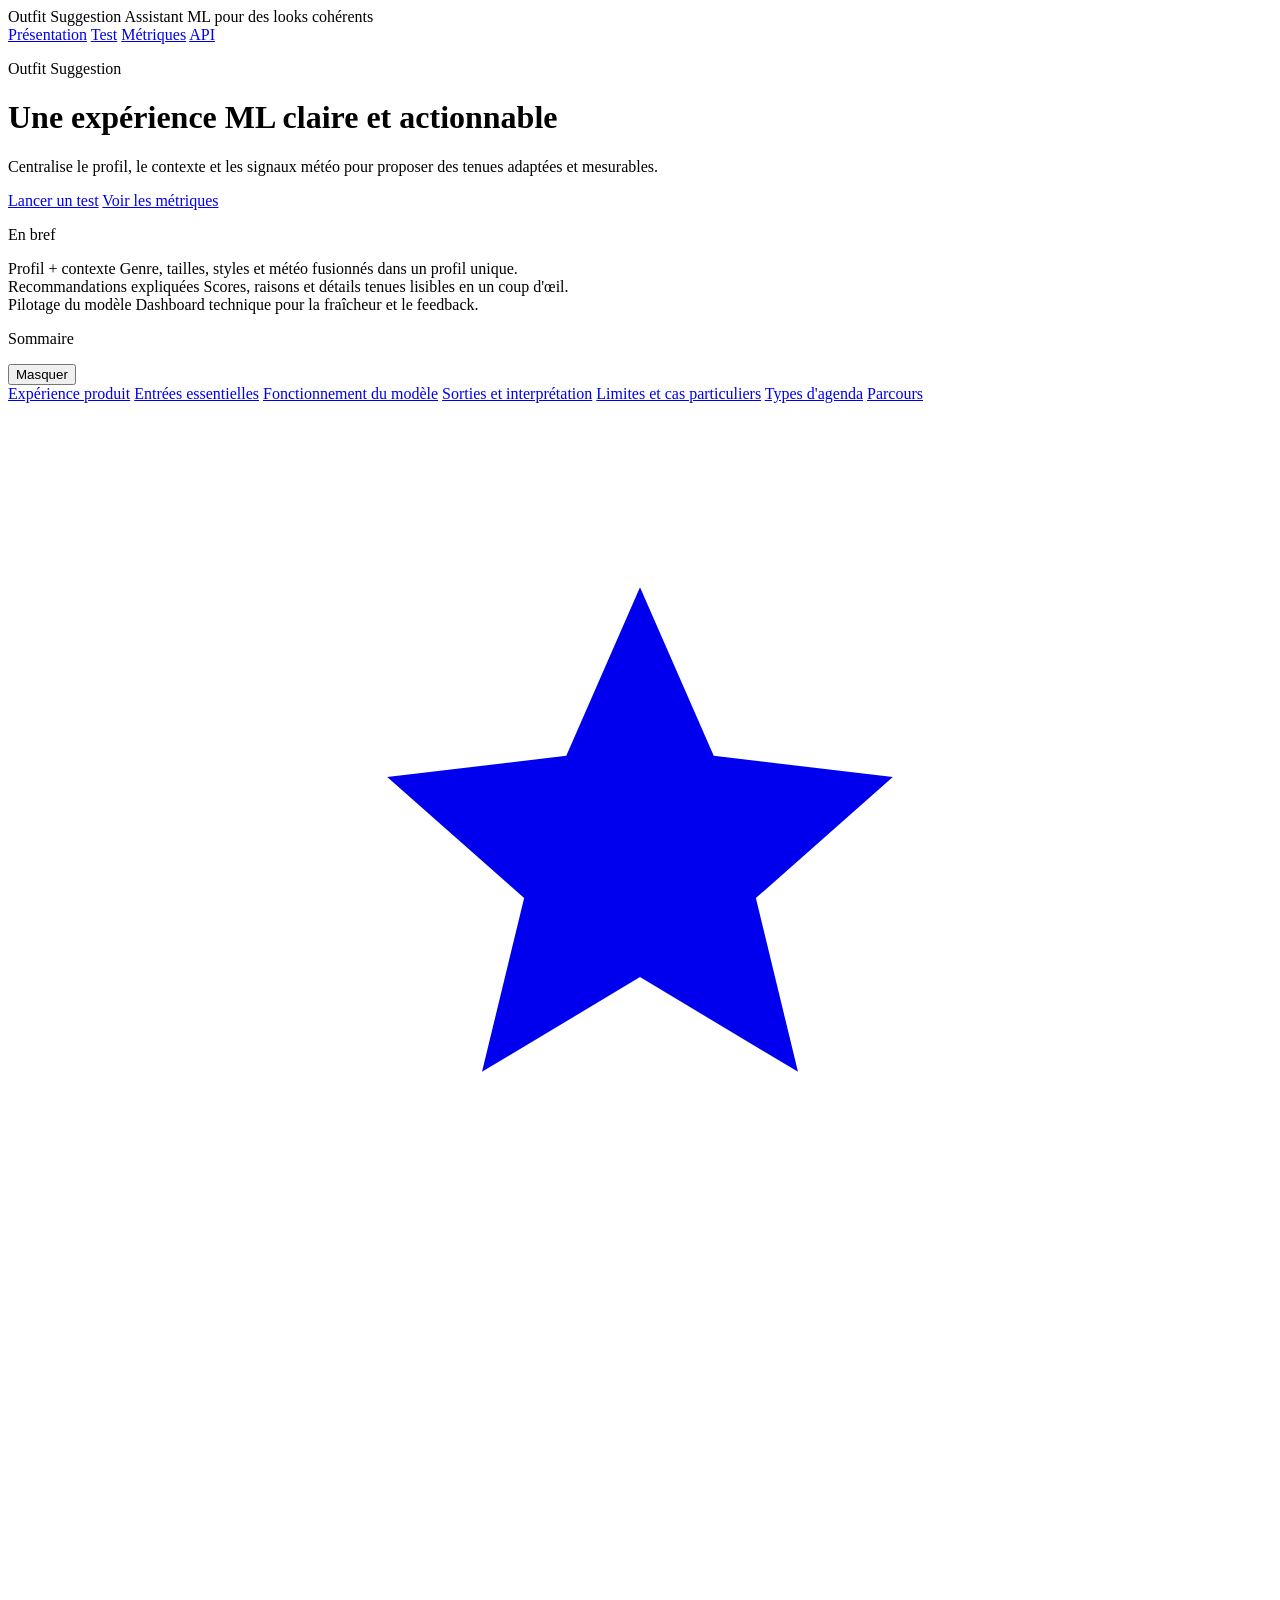
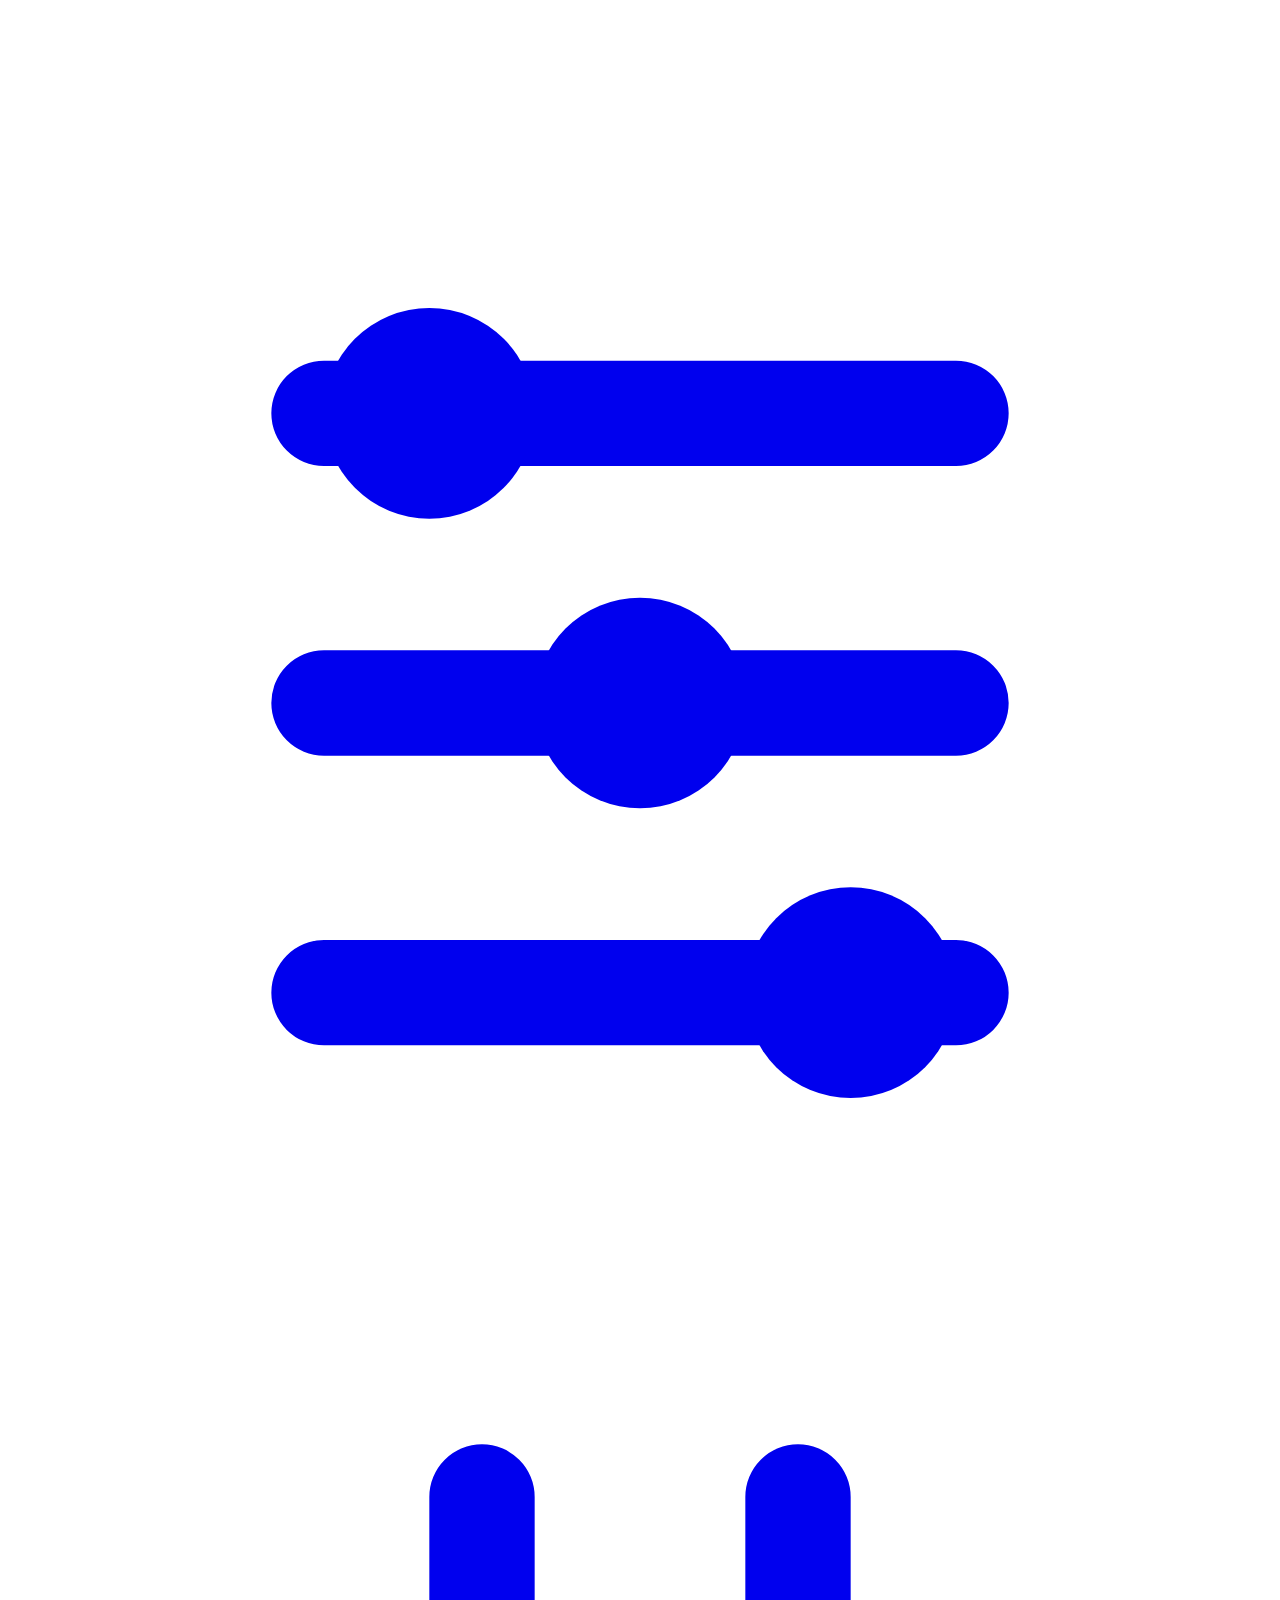
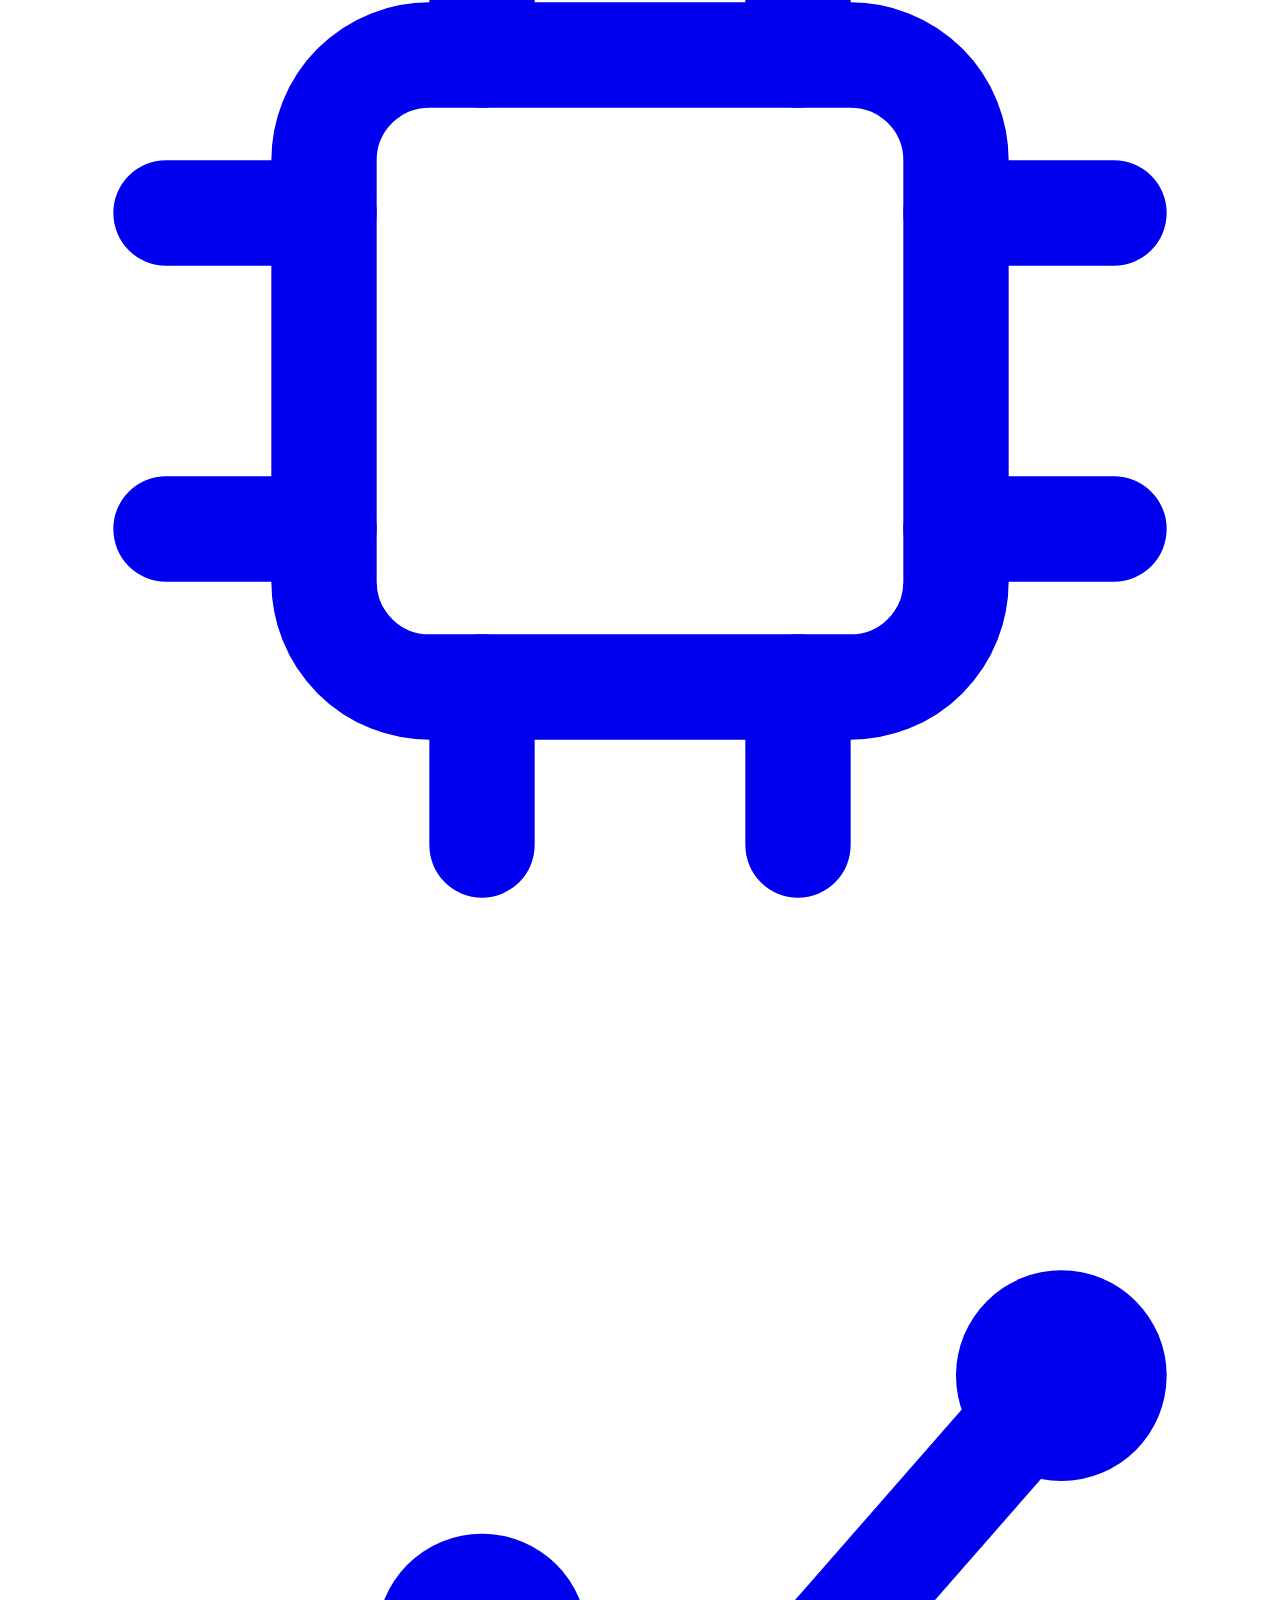
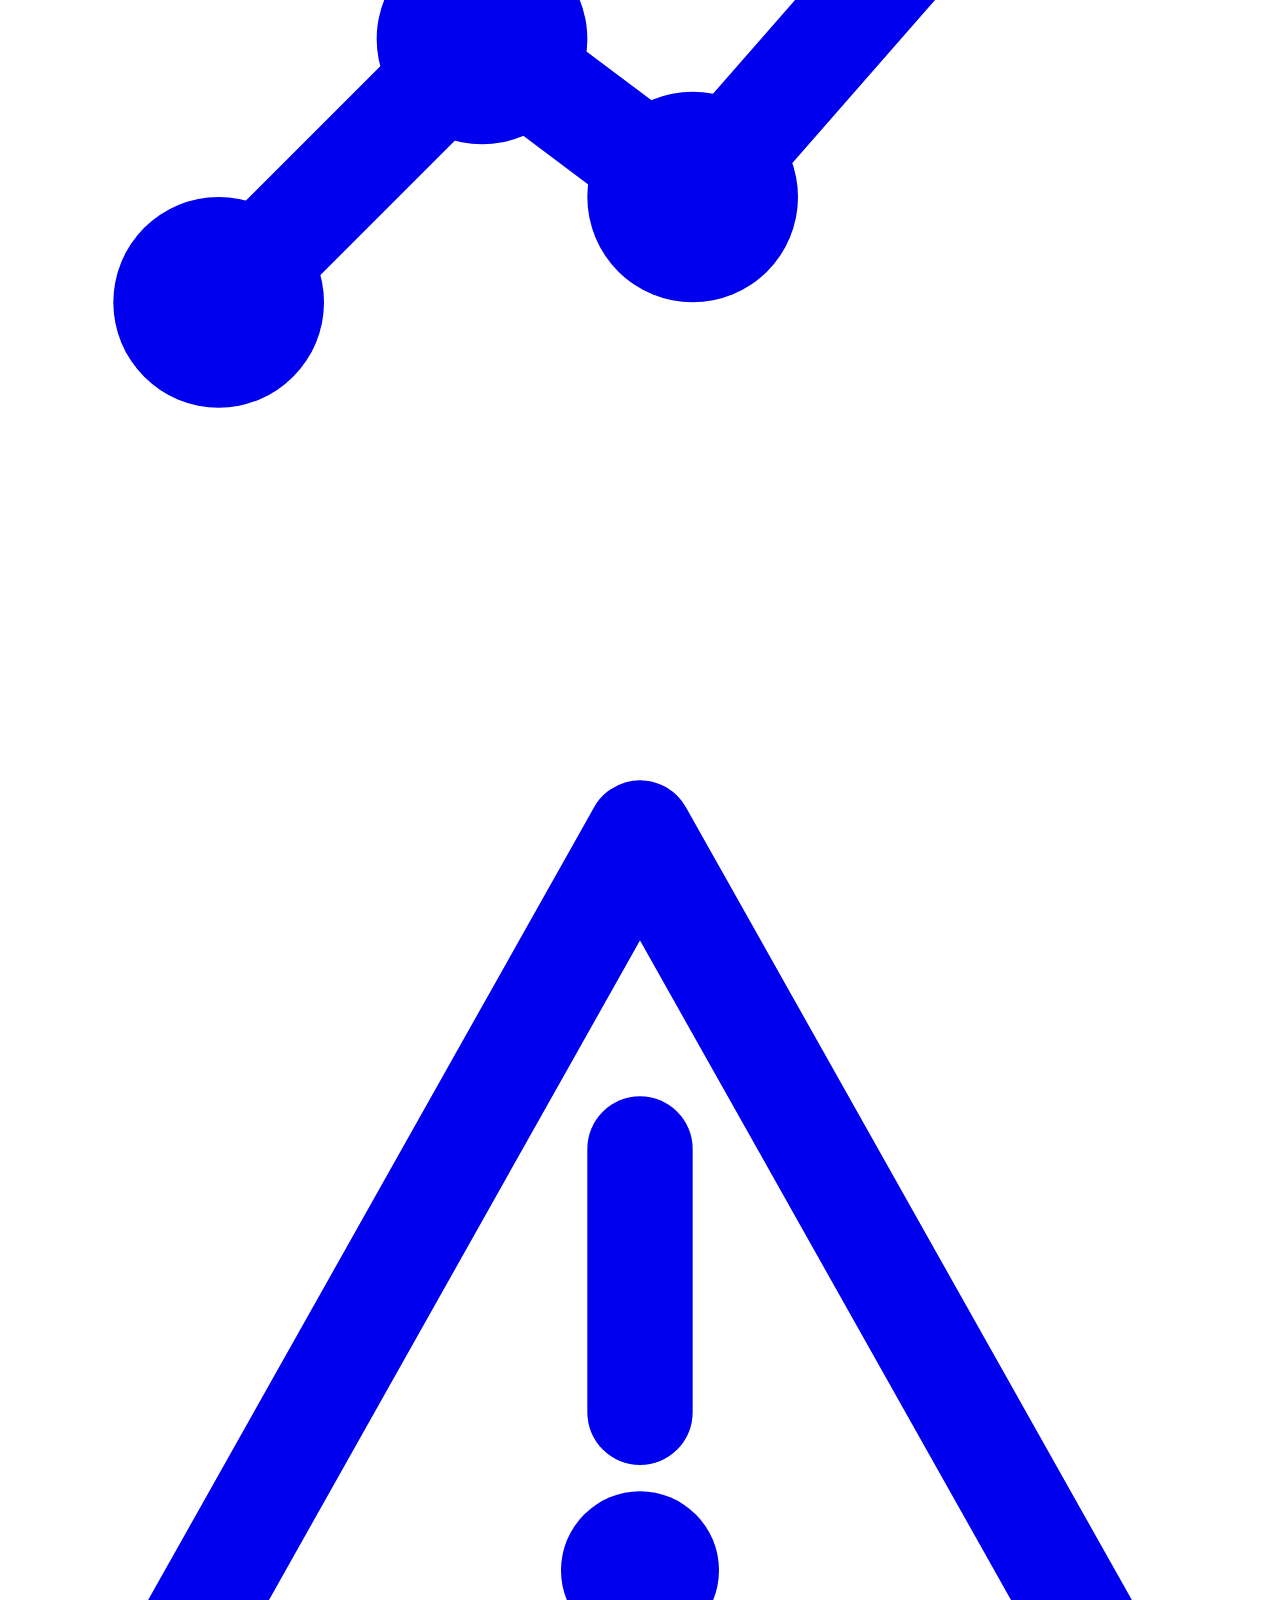
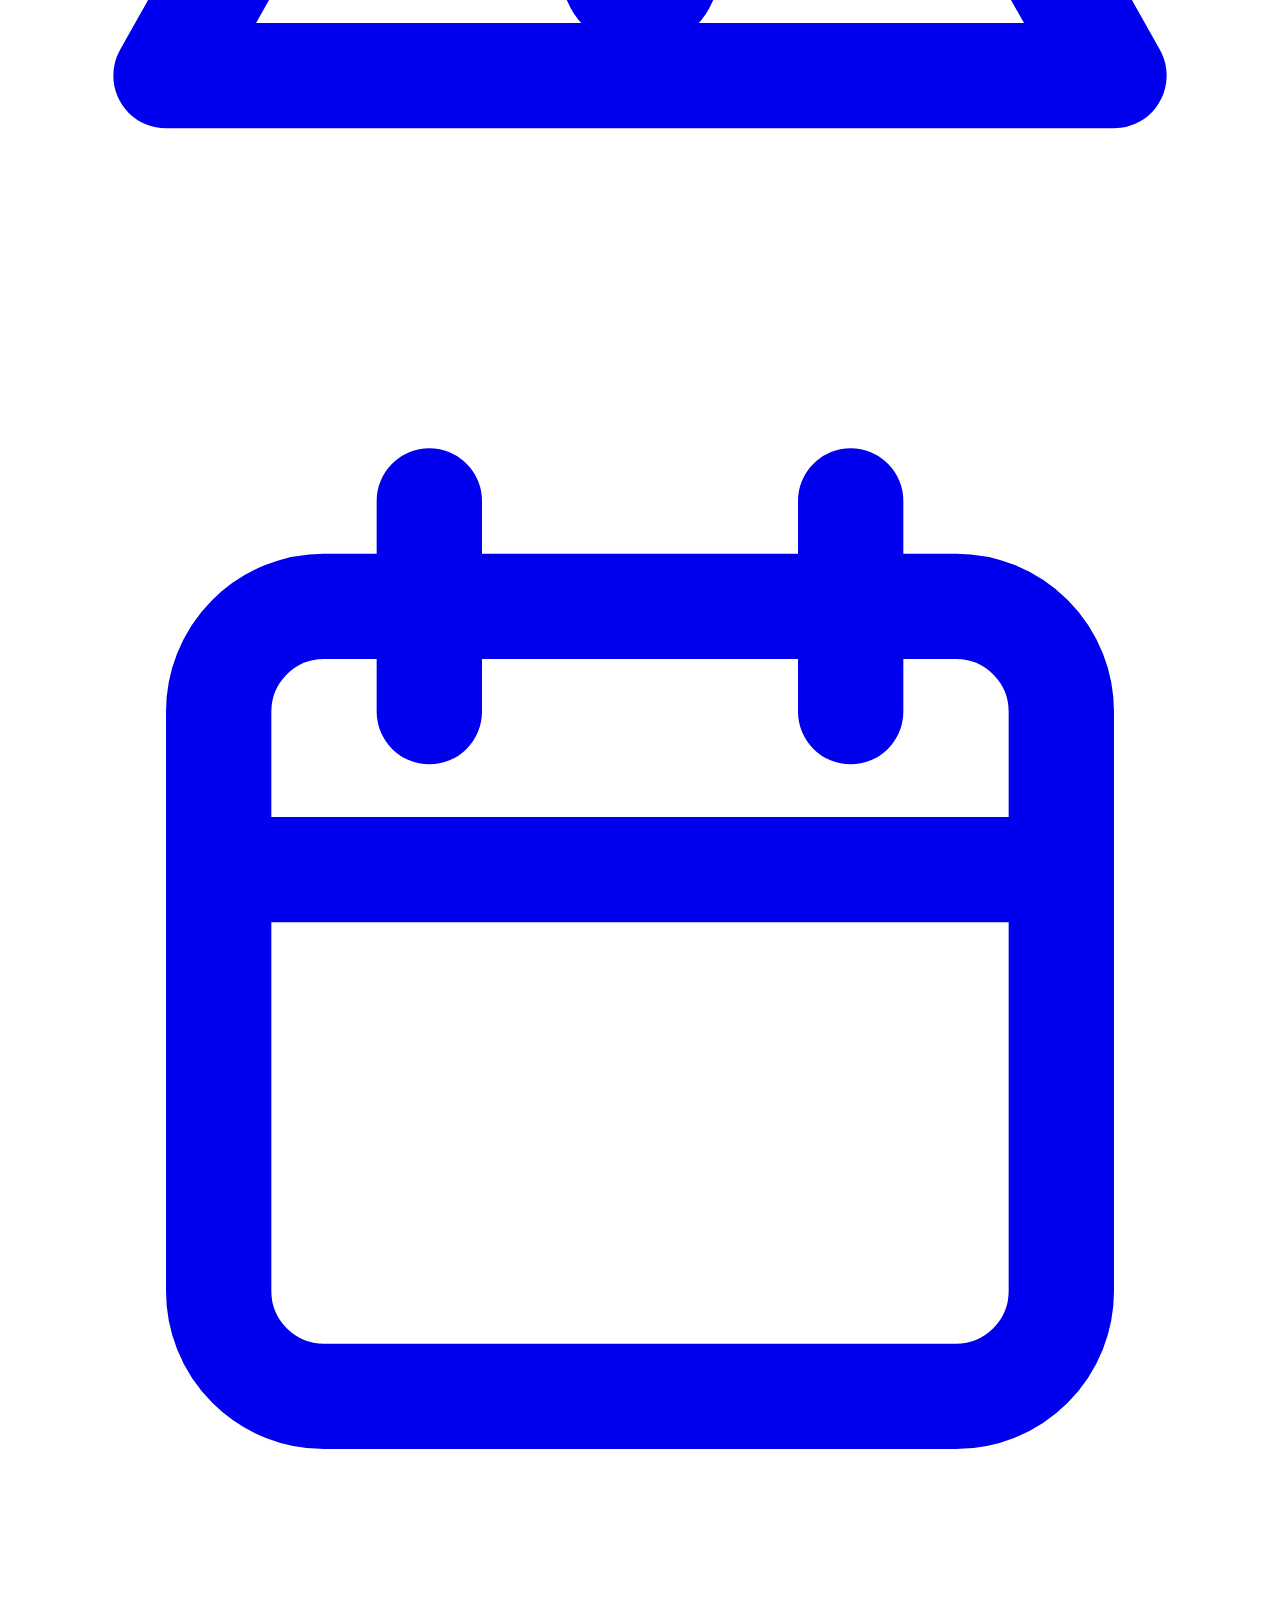
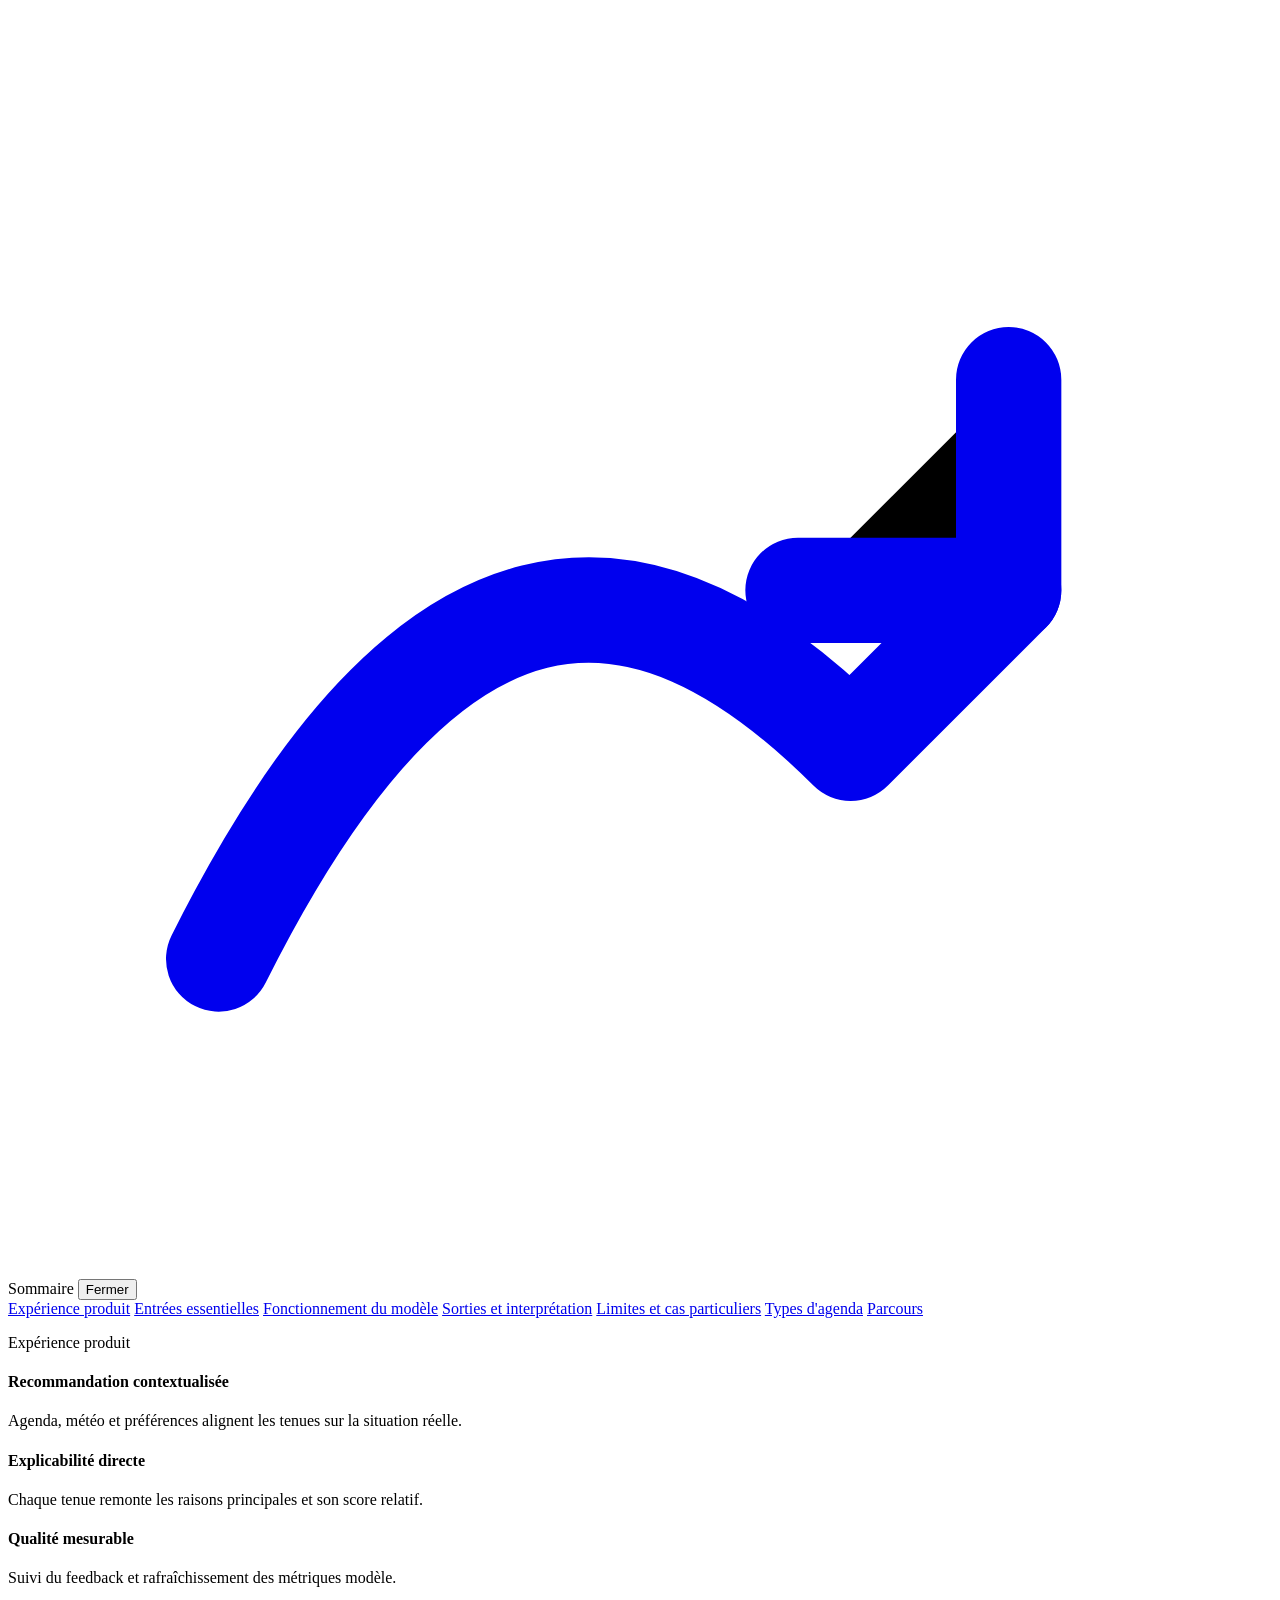
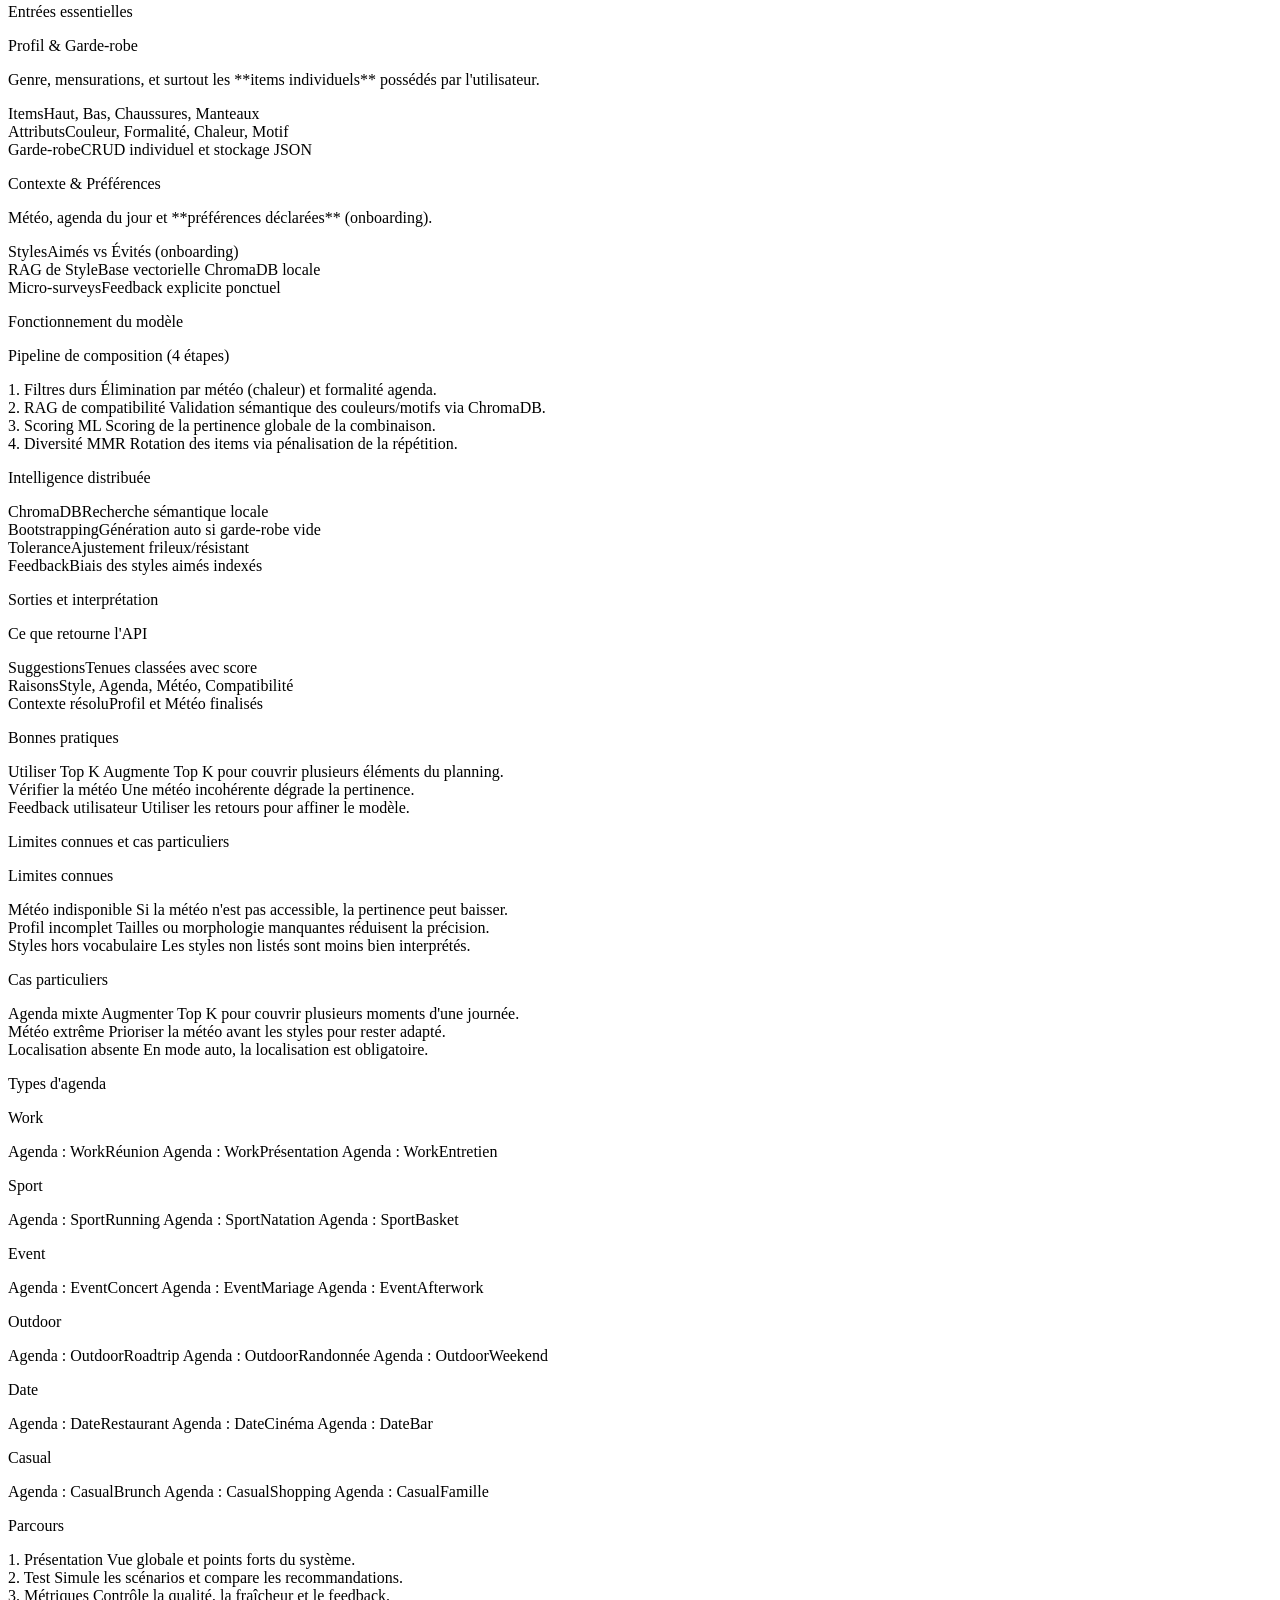
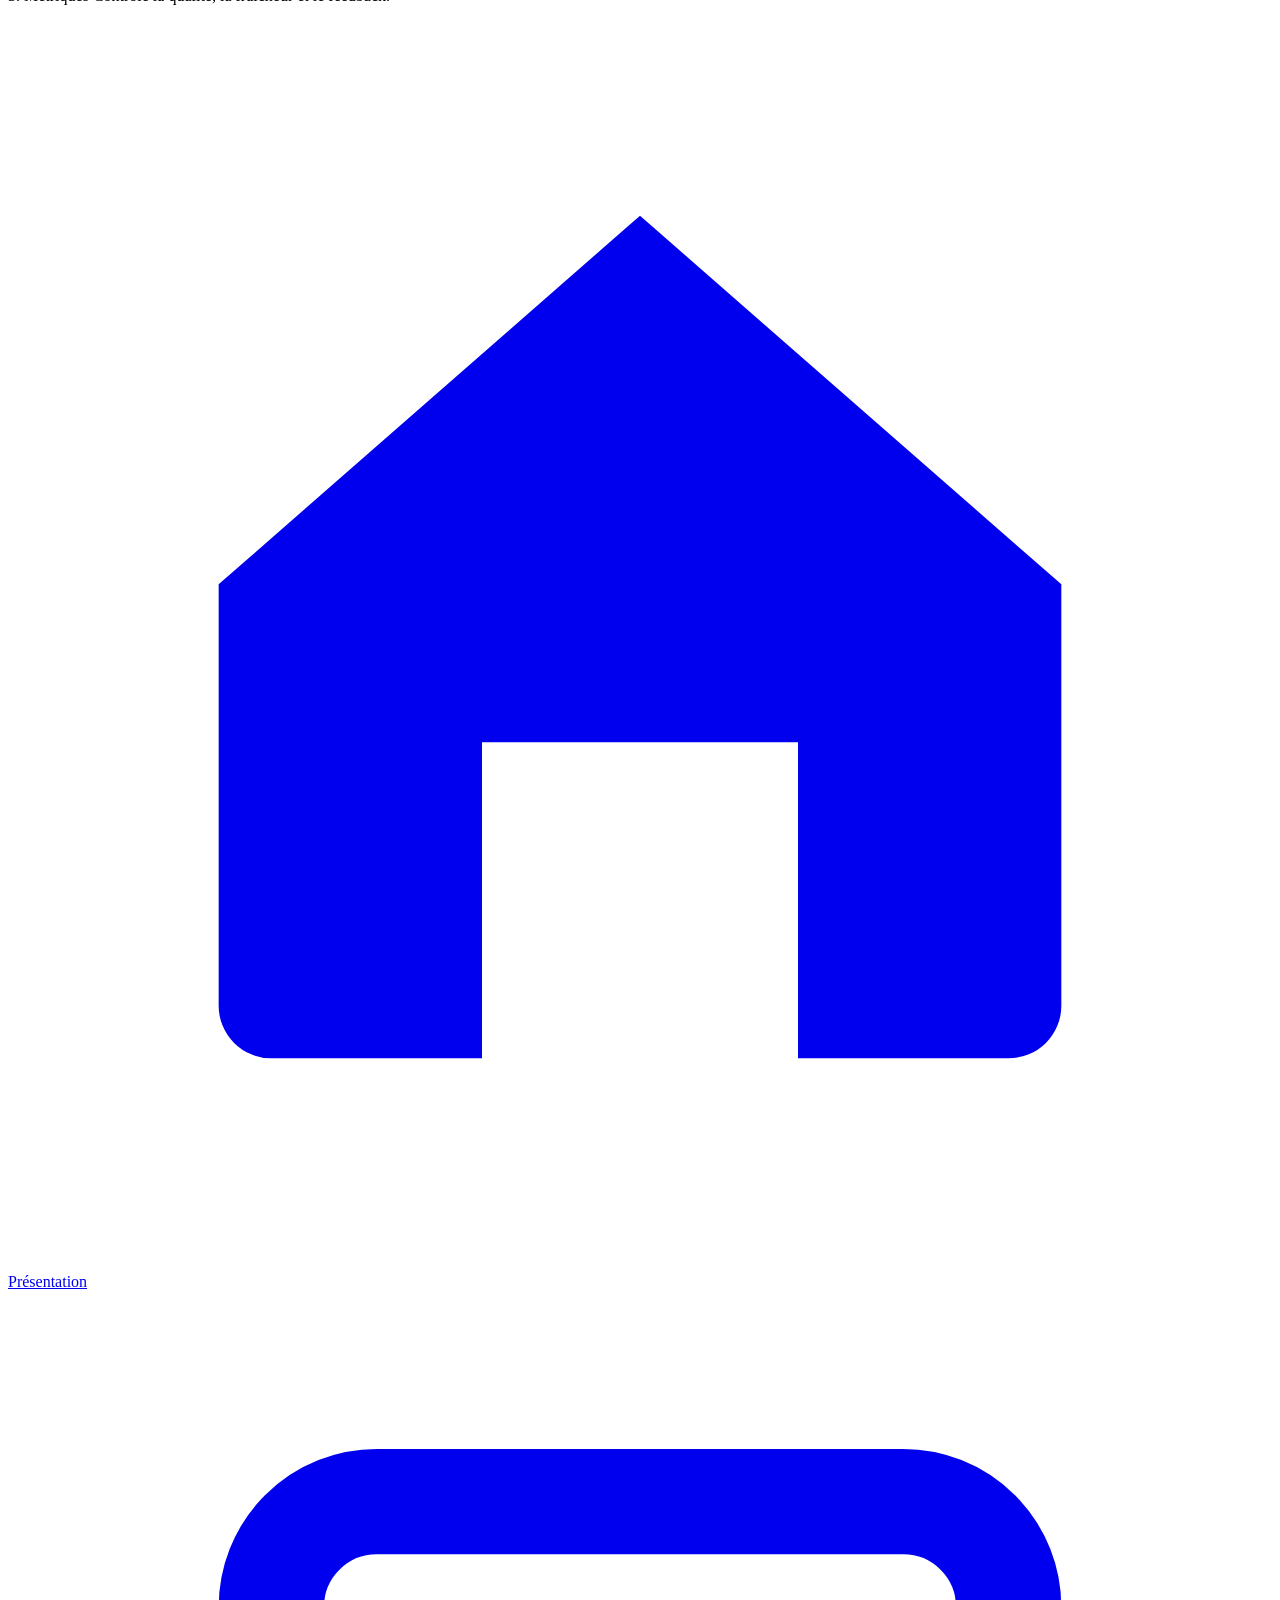
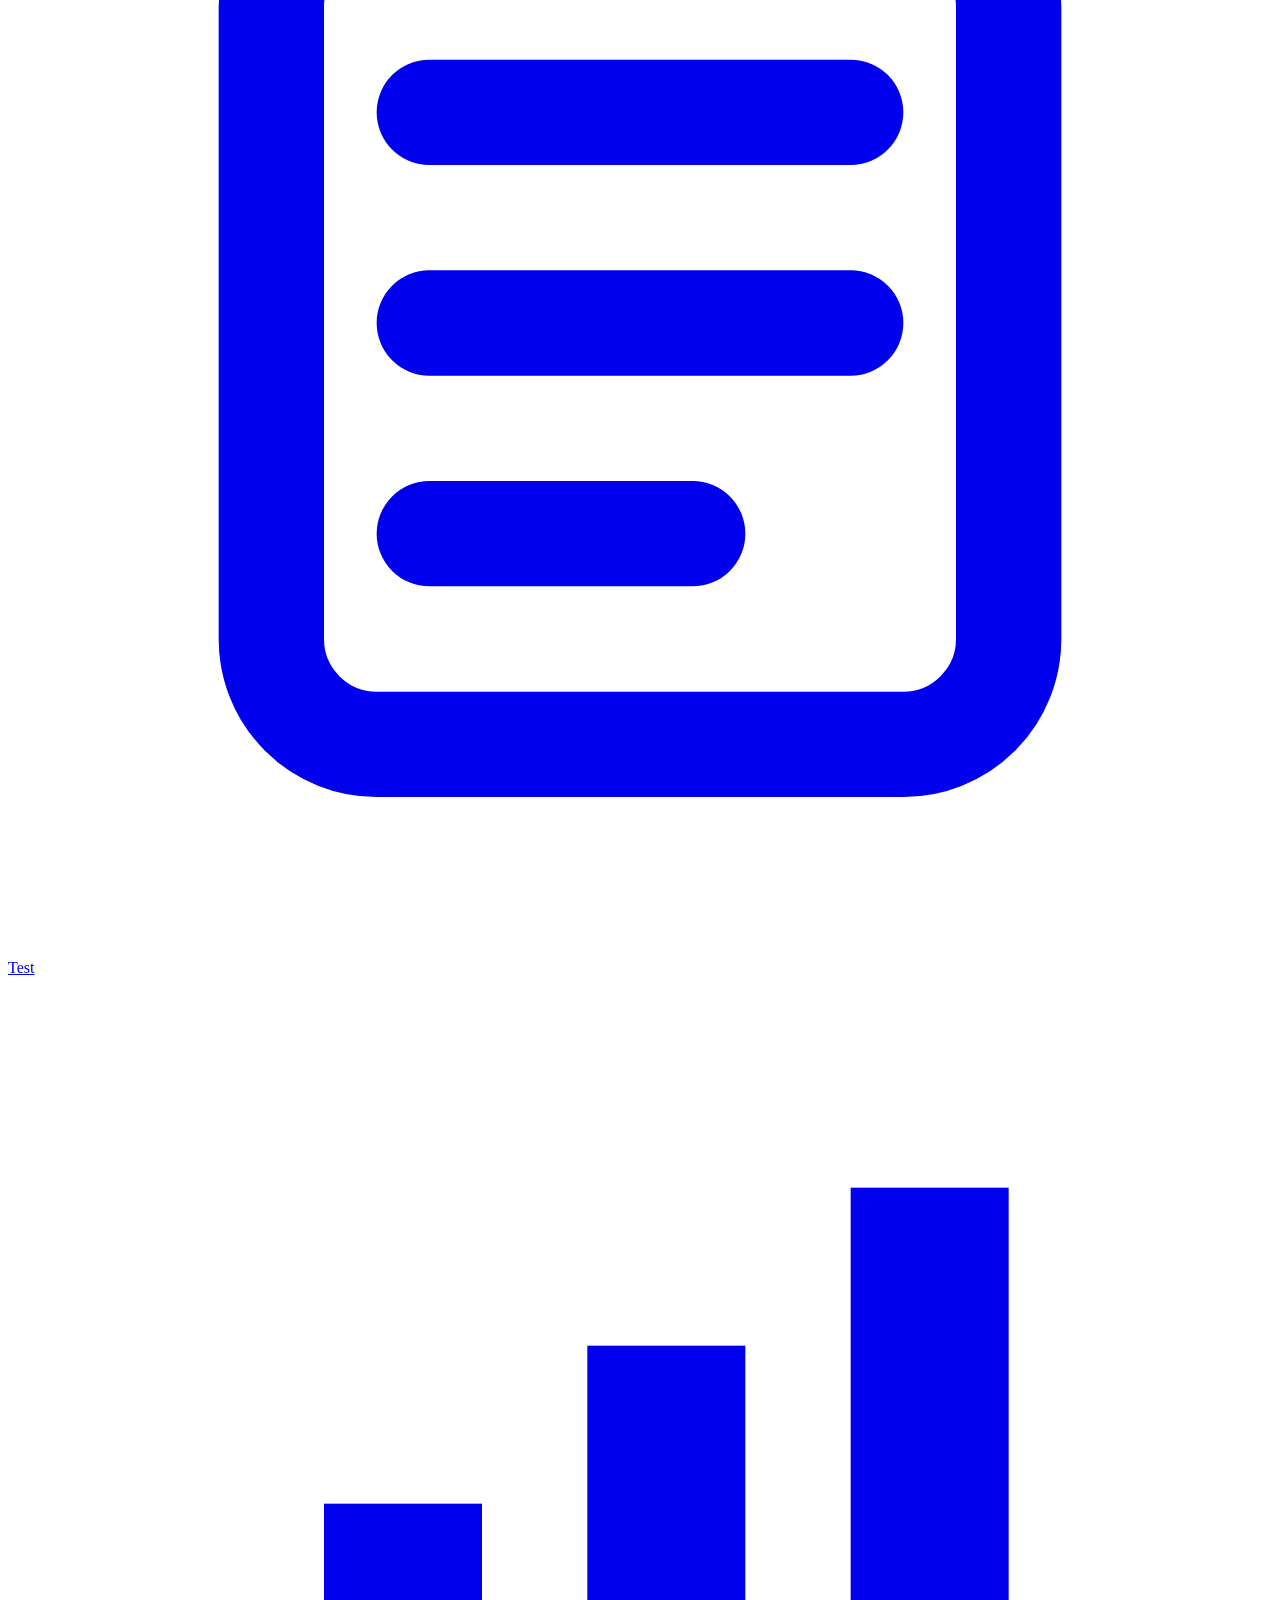
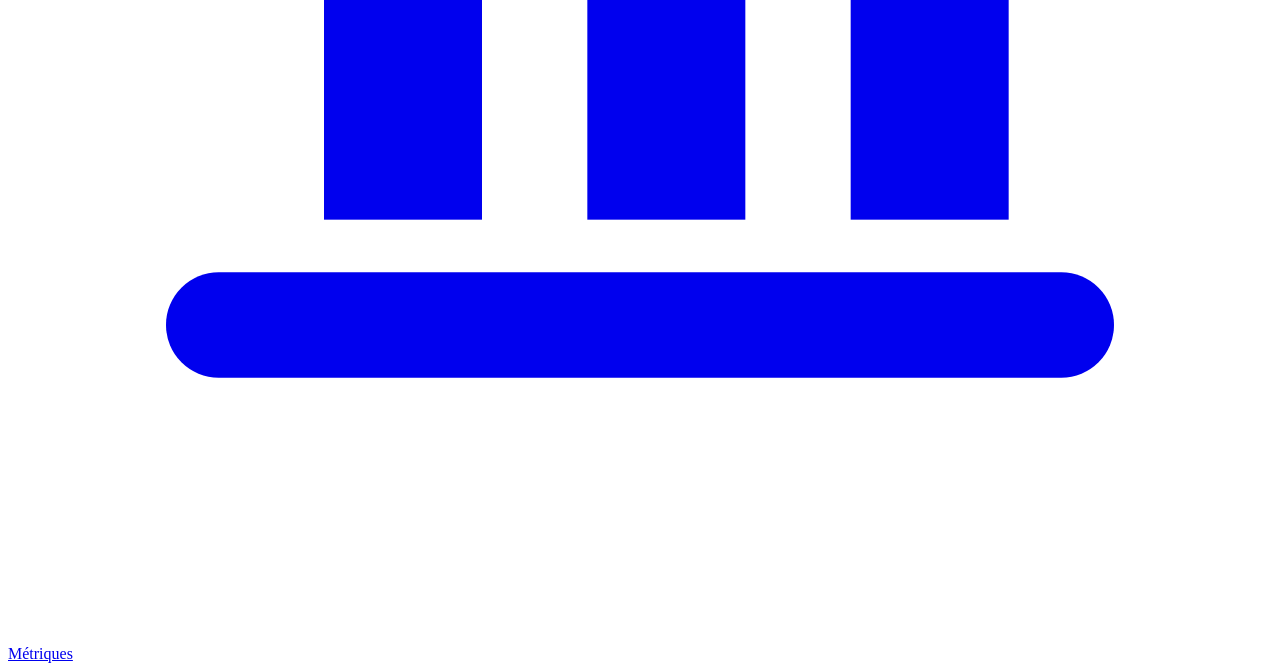
==== commit 1460f0ea: "docs(web): mise à jour de la présentation avec le pipeline de composition et RAG ChromaDB" ====
--- a/web/index.html
+++ b/web/index.html
@@ -141,21 +141,21 @@
         <p class="section-title">Entrées essentielles</p>
         <div class="info-grid">
           <div class="info-box">
-            <p class="info-title">Profil utilisateur</p>
-            <p class="info-text">Genre, âge, taille, pointure, morphologie et tailles de vêtements.</p>
+            <p class="info-title">Profil & Garde-robe</p>
+            <p class="info-text">Genre, mensurations, et surtout les **items individuels** possédés par l'utilisateur.</p>
             <div class="metric-table">
-              <div class="metric-row"><span class="metric-label">Tailles</span><span class="metric-value">Haut, Bas, Vêtement</span></div>
-              <div class="metric-row"><span class="metric-label">Styles</span><span class="metric-value">Classic, Minimalist, Casual, Sport, Elegant, Practical</span></div>
-              <div class="metric-row"><span class="metric-label">Morphologie</span><span class="metric-value">Sablier, Rectangle, Poire, Triangle inversé, Ovale</span></div>
-            </div>
-          </div>
-          <div class="info-box">
-            <p class="info-title">Contexte</p>
-            <p class="info-text">Localisation, météo et agenda pour adapter la tenue au moment.</p>
+              <div class="metric-row"><span class="metric-label">Items</span><span class="metric-value">Haut, Bas, Chaussures, Manteaux</span></div>
+              <div class="metric-row"><span class="metric-label">Attributs</span><span class="metric-value">Couleur, Formalité, Chaleur, Motif</span></div>
+              <div class="metric-row"><span class="metric-label">Garde-robe</span><span class="metric-value">CRUD individuel et stockage JSON</span></div>
+            </div>
+          </div>
+          <div class="info-box">
+            <p class="info-title">Contexte & Préférences</p>
+            <p class="info-text">Météo, agenda du jour et **préférences déclarées** (onboarding).</p>
             <div class="metric-table">
-              <div class="metric-row"><span class="metric-label">Météo</span><span class="metric-value">Température, Condition</span></div>
-              <div class="metric-row"><span class="metric-label">Agenda</span><span class="metric-value">Work, Sport, Event, Outdoor, Date, Casual</span></div>
-              <div class="metric-row"><span class="metric-label">Mode auto</span><span class="metric-value">Profil + Agenda + Météo résolus</span></div>
+              <div class="metric-row"><span class="metric-label">Styles</span><span class="metric-value">Aimés vs Évités (onboarding)</span></div>
+              <div class="metric-row"><span class="metric-label">RAG de Style</span><span class="metric-value">Base vectorielle ChromaDB locale</span></div>
+              <div class="metric-row"><span class="metric-label">Micro-surveys</span><span class="metric-value">Feedback explicite ponctuel</span></div>
             </div>
           </div>
         </div>
@@ -165,29 +165,33 @@
         <p class="section-title">Fonctionnement du modèle</p>
         <div class="info-grid">
           <div class="info-box">
-            <p class="info-title">Étapes</p>
+            <p class="info-title">Pipeline de composition (4 étapes)</p>
             <div class="step-list">
               <div class="step">
-                <span class="step-title">1. Normalisation</span>
-                <span class="step-text">Nettoyage des tailles, morphologie et agenda.</span>
-              </div>
-              <div class="step">
-                <span class="step-title">2. Scoring</span>
-                <span class="step-text">Chaque tenue reçoit un score selon le contexte.</span>
-              </div>
-              <div class="step">
-                <span class="step-title">3. Diversification</span>
-                <span class="step-text">Couverture des types d'agenda + météo avant tri final.</span>
-              </div>
-            </div>
-          </div>
-          <div class="info-box">
-            <p class="info-title">Signaux utilisés</p>
+                <span class="step-title">1. Filtres durs</span>
+                <span class="step-text">Élimination par météo (chaleur) et formalité agenda.</span>
+              </div>
+              <div class="step">
+                <span class="step-title">2. RAG de compatibilité</span>
+                <span class="step-text">Validation sémantique des couleurs/motifs via ChromaDB.</span>
+              </div>
+              <div class="step">
+                <span class="step-title">3. Scoring ML</span>
+                <span class="step-text">Scoring de la pertinence globale de la combinaison.</span>
+              </div>
+              <div class="step">
+                <span class="step-title">4. Diversité MMR</span>
+                <span class="step-text">Rotation des items via pénalisation de la répétition.</span>
+              </div>
+            </div>
+          </div>
+          <div class="info-box">
+            <p class="info-title">Intelligence distribuée</p>
             <div class="metric-table">
-              <div class="metric-row"><span class="metric-label">Style</span><span class="metric-value">Match préférences vs tenue</span></div>
-              <div class="metric-row"><span class="metric-label">Agenda</span><span class="metric-value">Occasion et sous-type</span></div>
-              <div class="metric-row"><span class="metric-label">Météo</span><span class="metric-value">Froid, Doux, Chaud, Pluie</span></div>
-              <div class="metric-row"><span class="metric-label">Compatibilité</span><span class="metric-value">Genre, Tailles, Morphologie</span></div>
+              <div class="metric-row"><span class="metric-label">ChromaDB</span><span class="metric-value">Recherche sémantique locale</span></div>
+              <div class="metric-row"><span class="metric-label">Bootstrapping</span><span class="metric-value">Génération auto si garde-robe vide</span></div>
+              <div class="metric-row"><span class="metric-label">Tolerance</span><span class="metric-value">Ajustement frileux/résistant</span></div>
+              <div class="metric-row"><span class="metric-label">Feedback</span><span class="metric-value">Biais des styles aimés indexés</span></div>
             </div>
           </div>
         </div>
@@ -433,5 +437,6 @@
     window.addEventListener('scroll', syncSummaryFloat, { passive: true });
     window.addEventListener('load', syncSummaryFloat);
   </script>
+  <script src="/ui-assets/nav.js"></script>
 </body>
 </html>
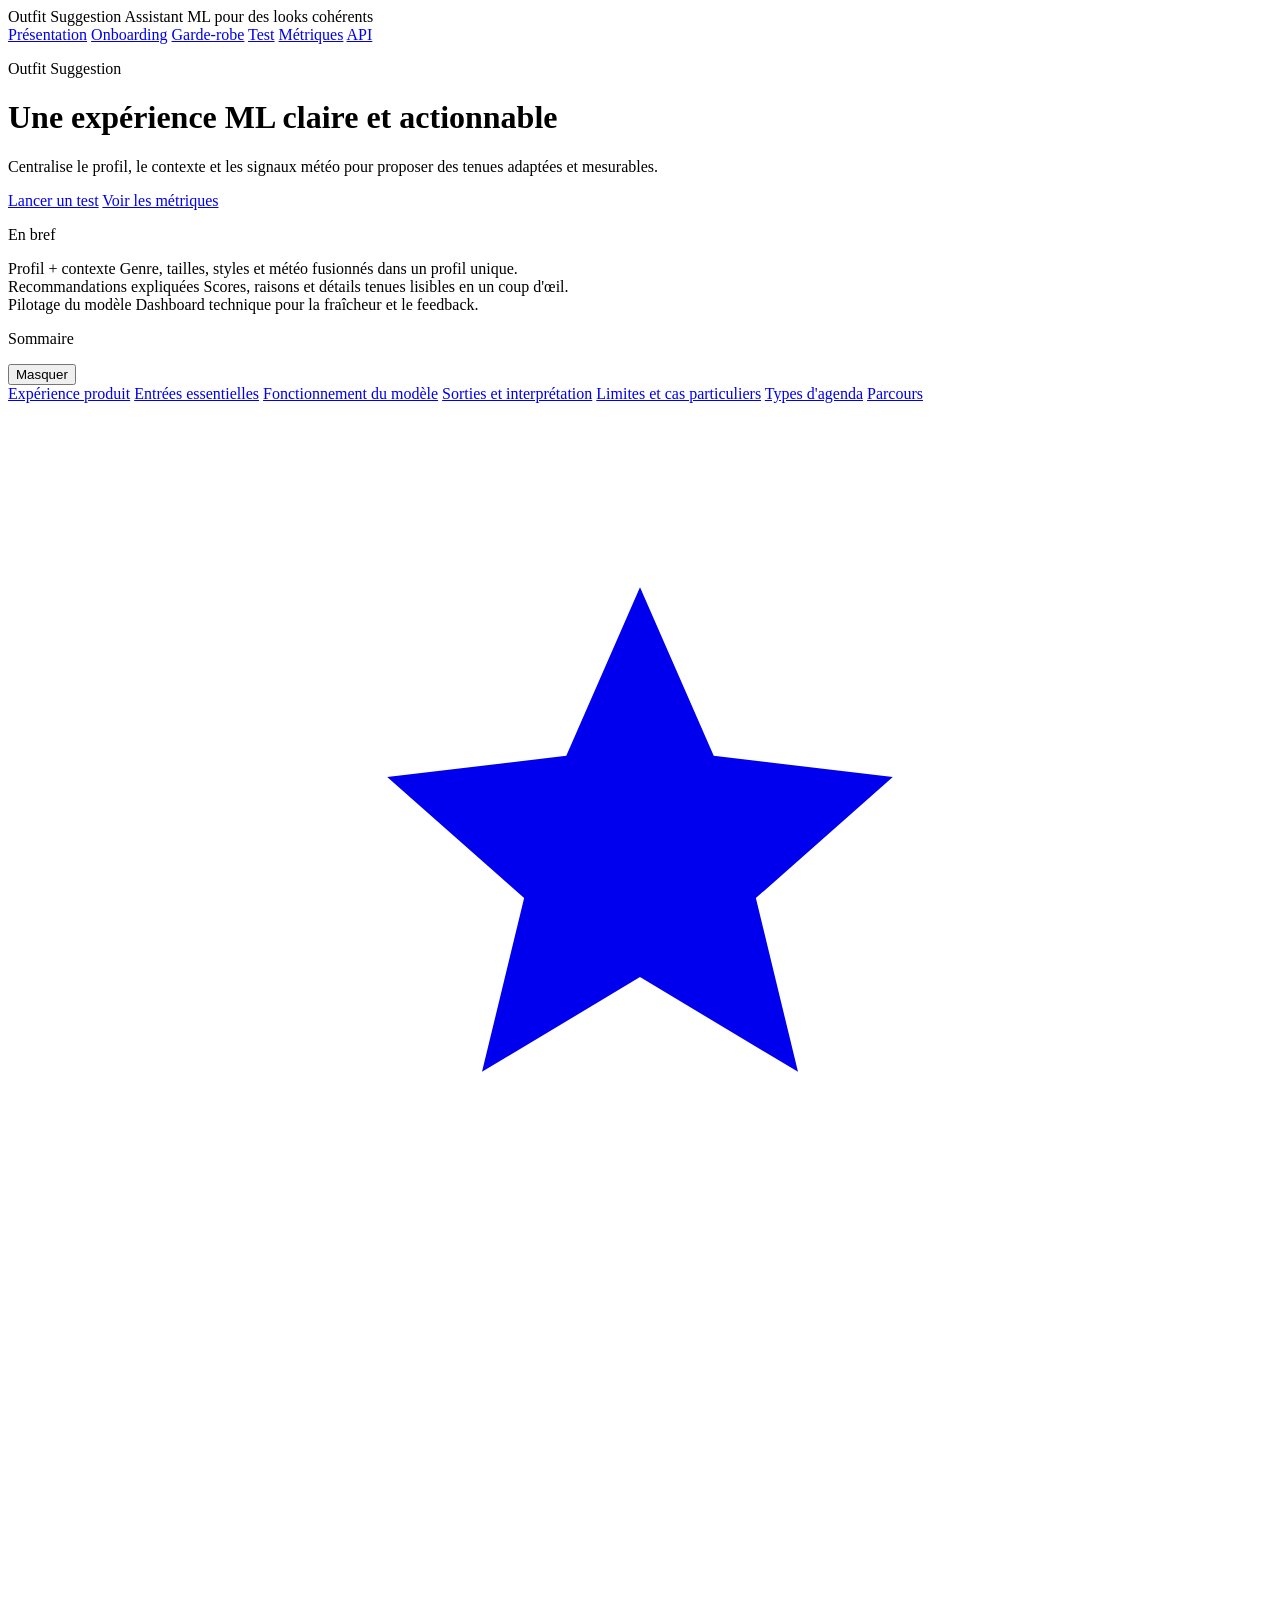
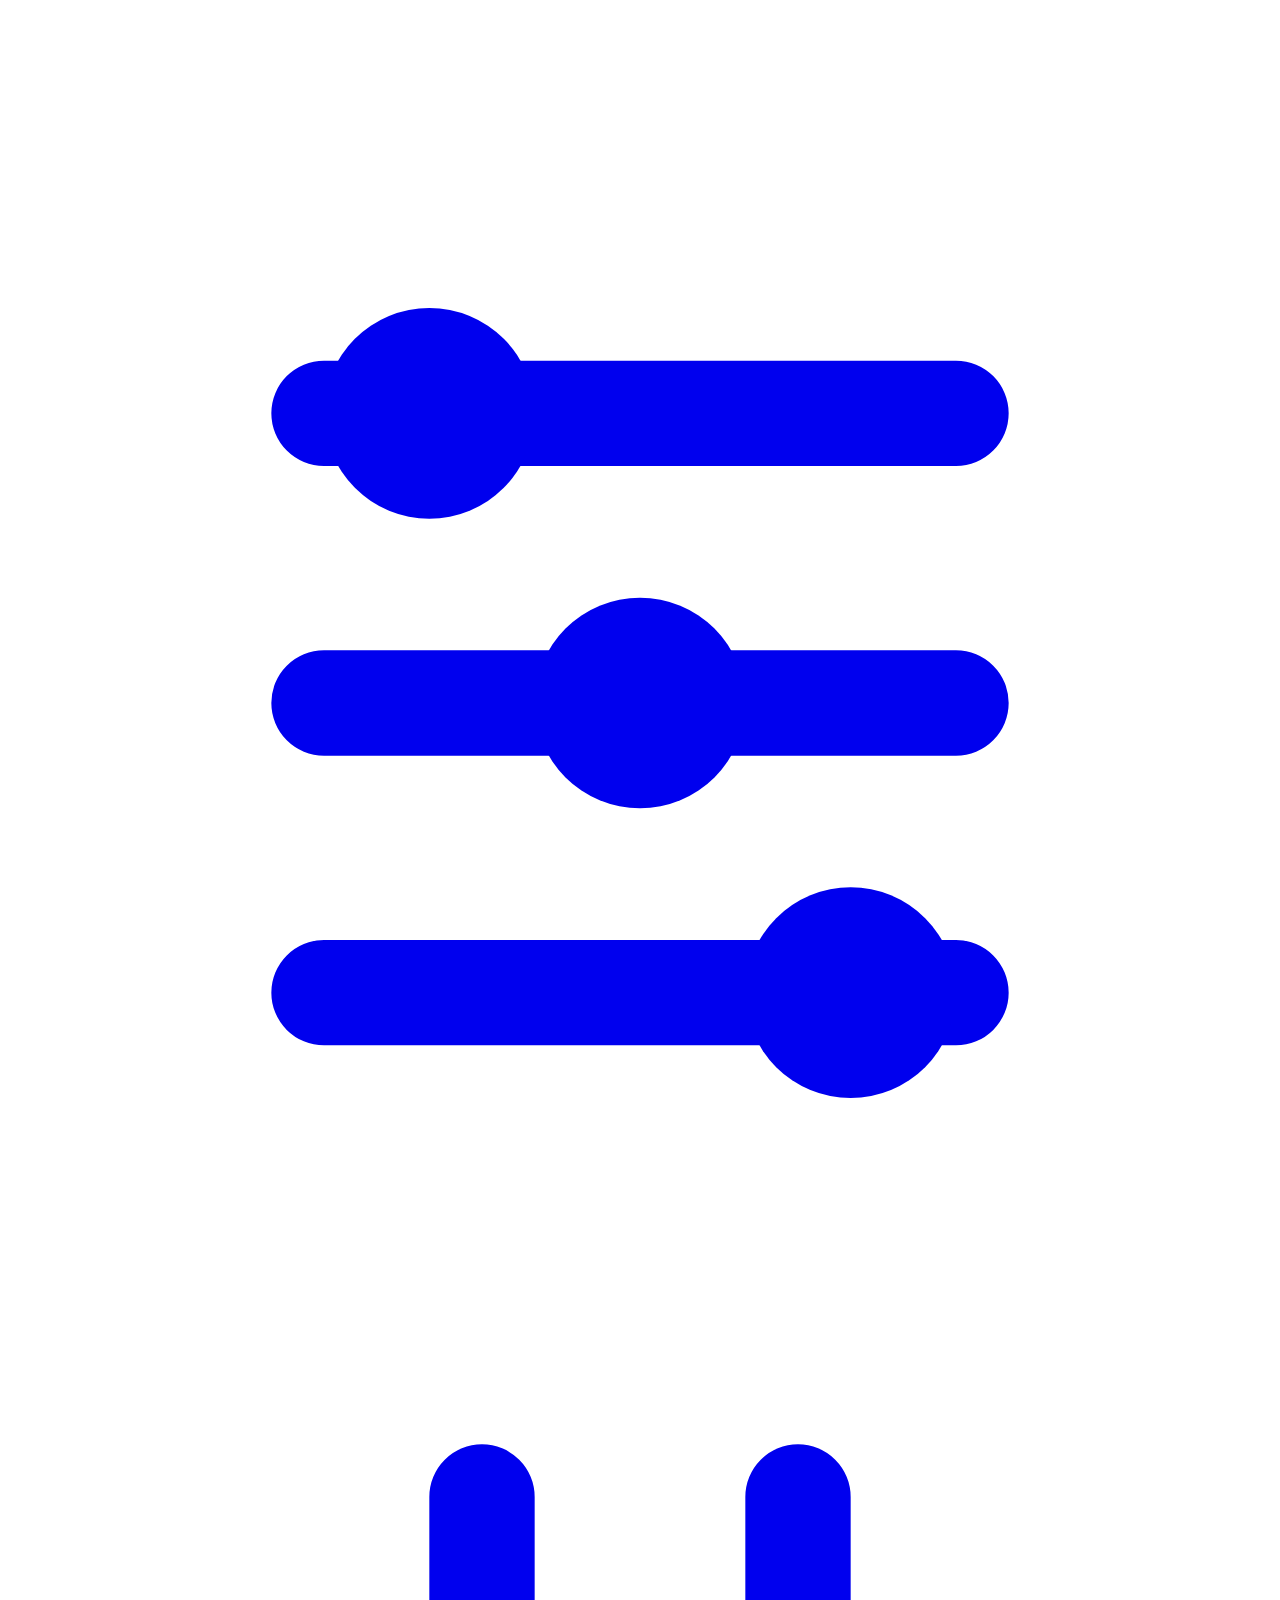
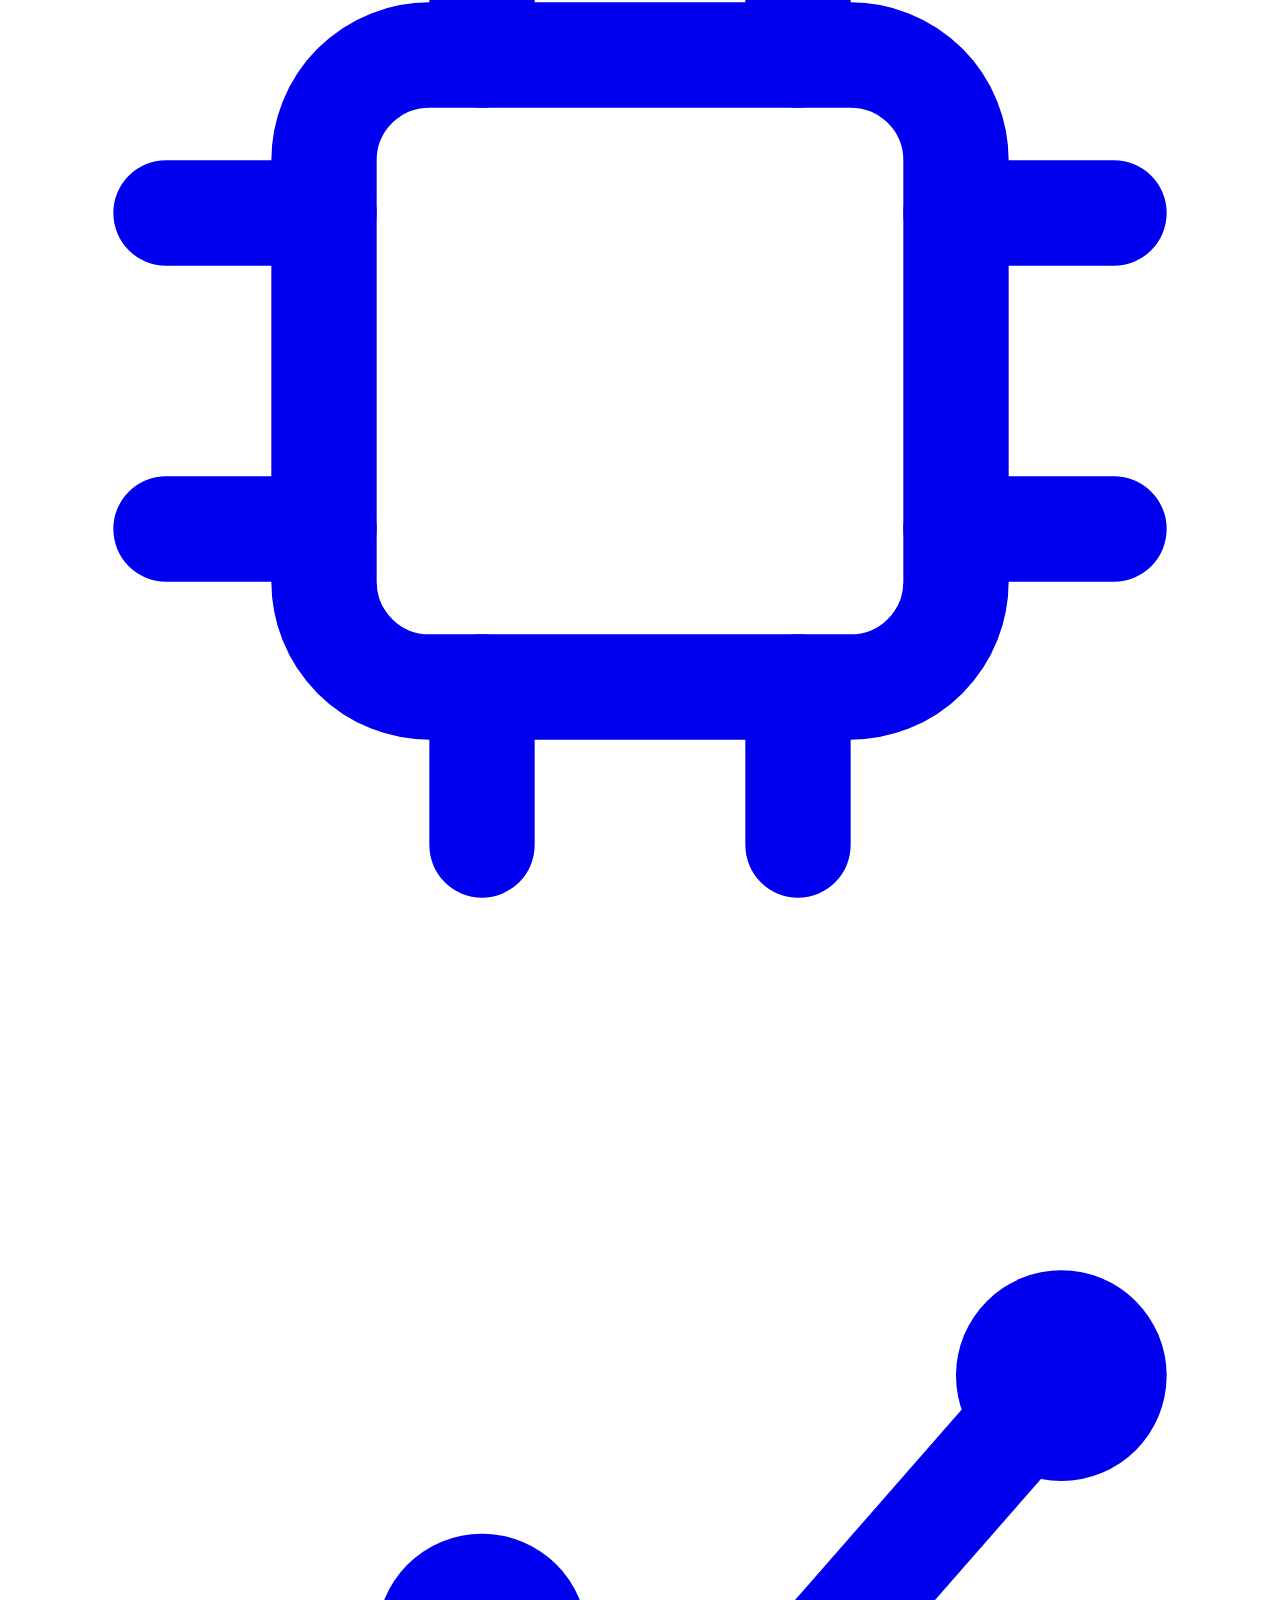
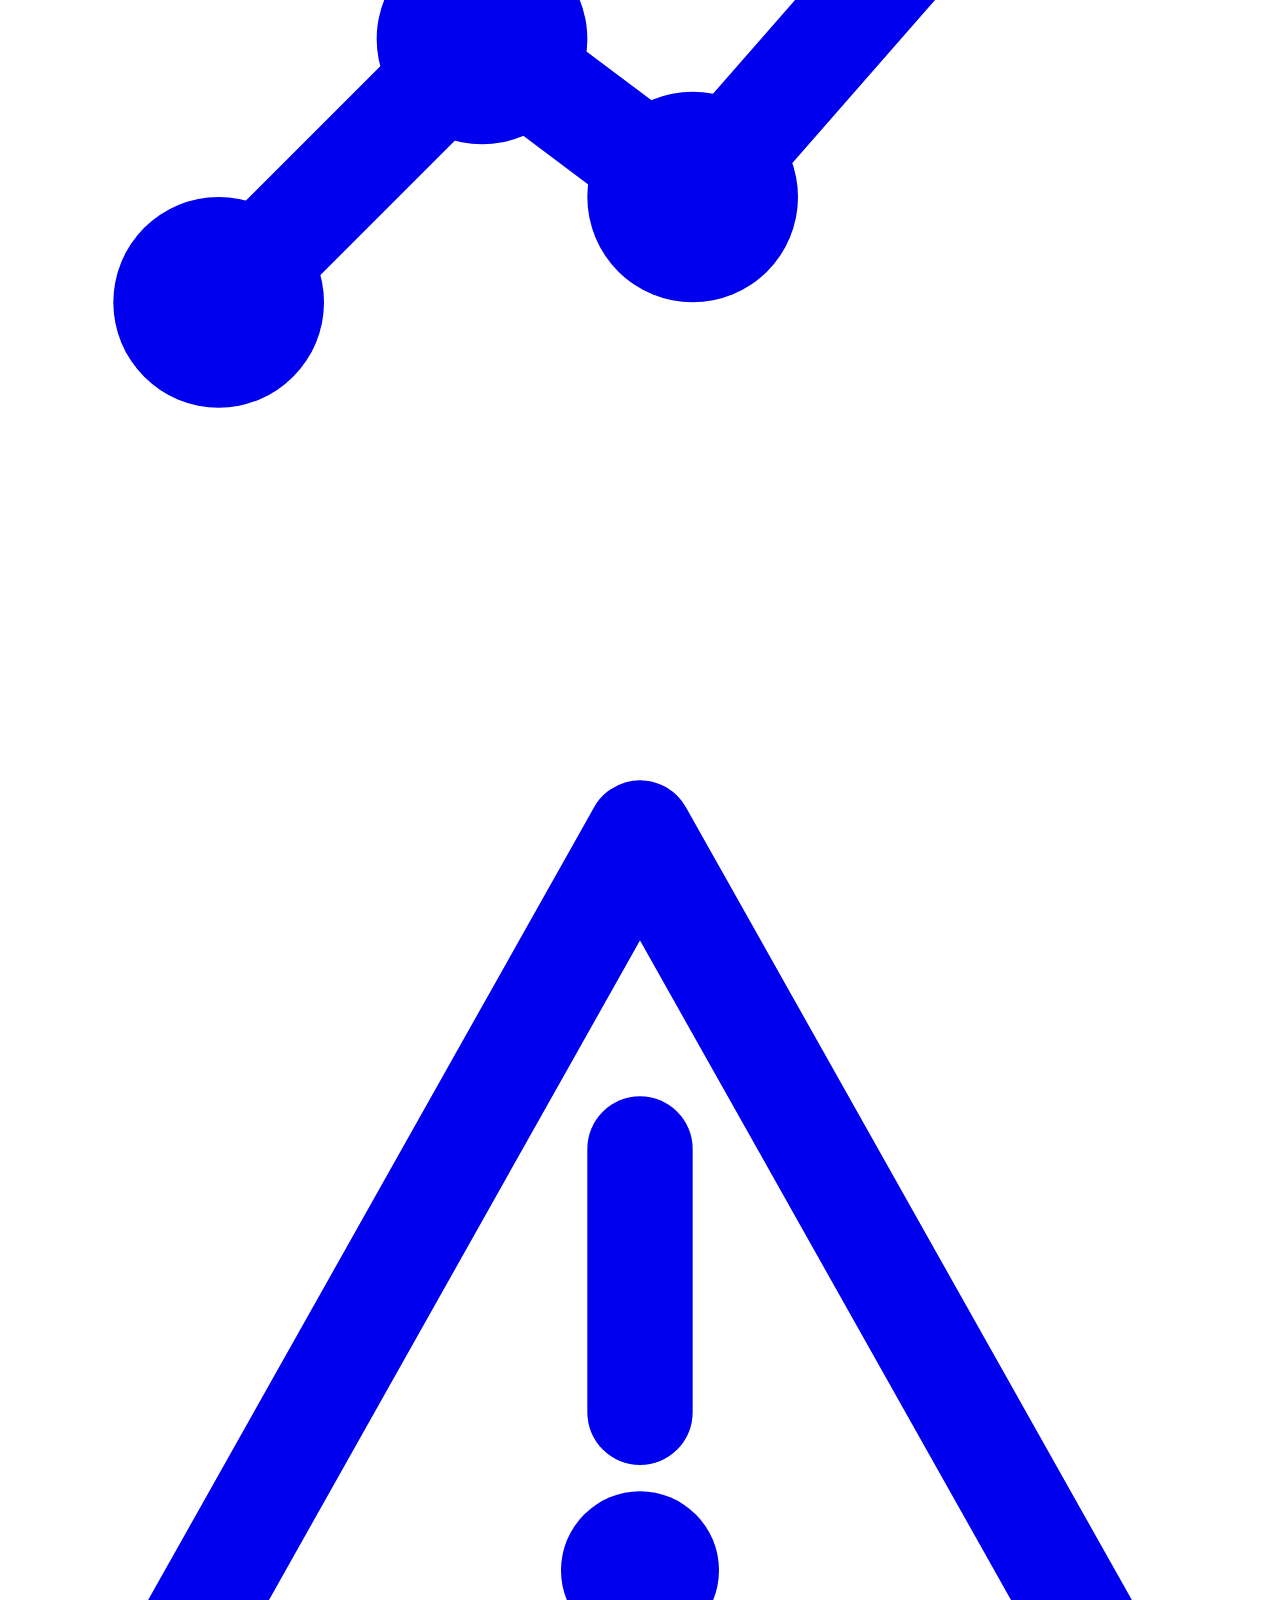
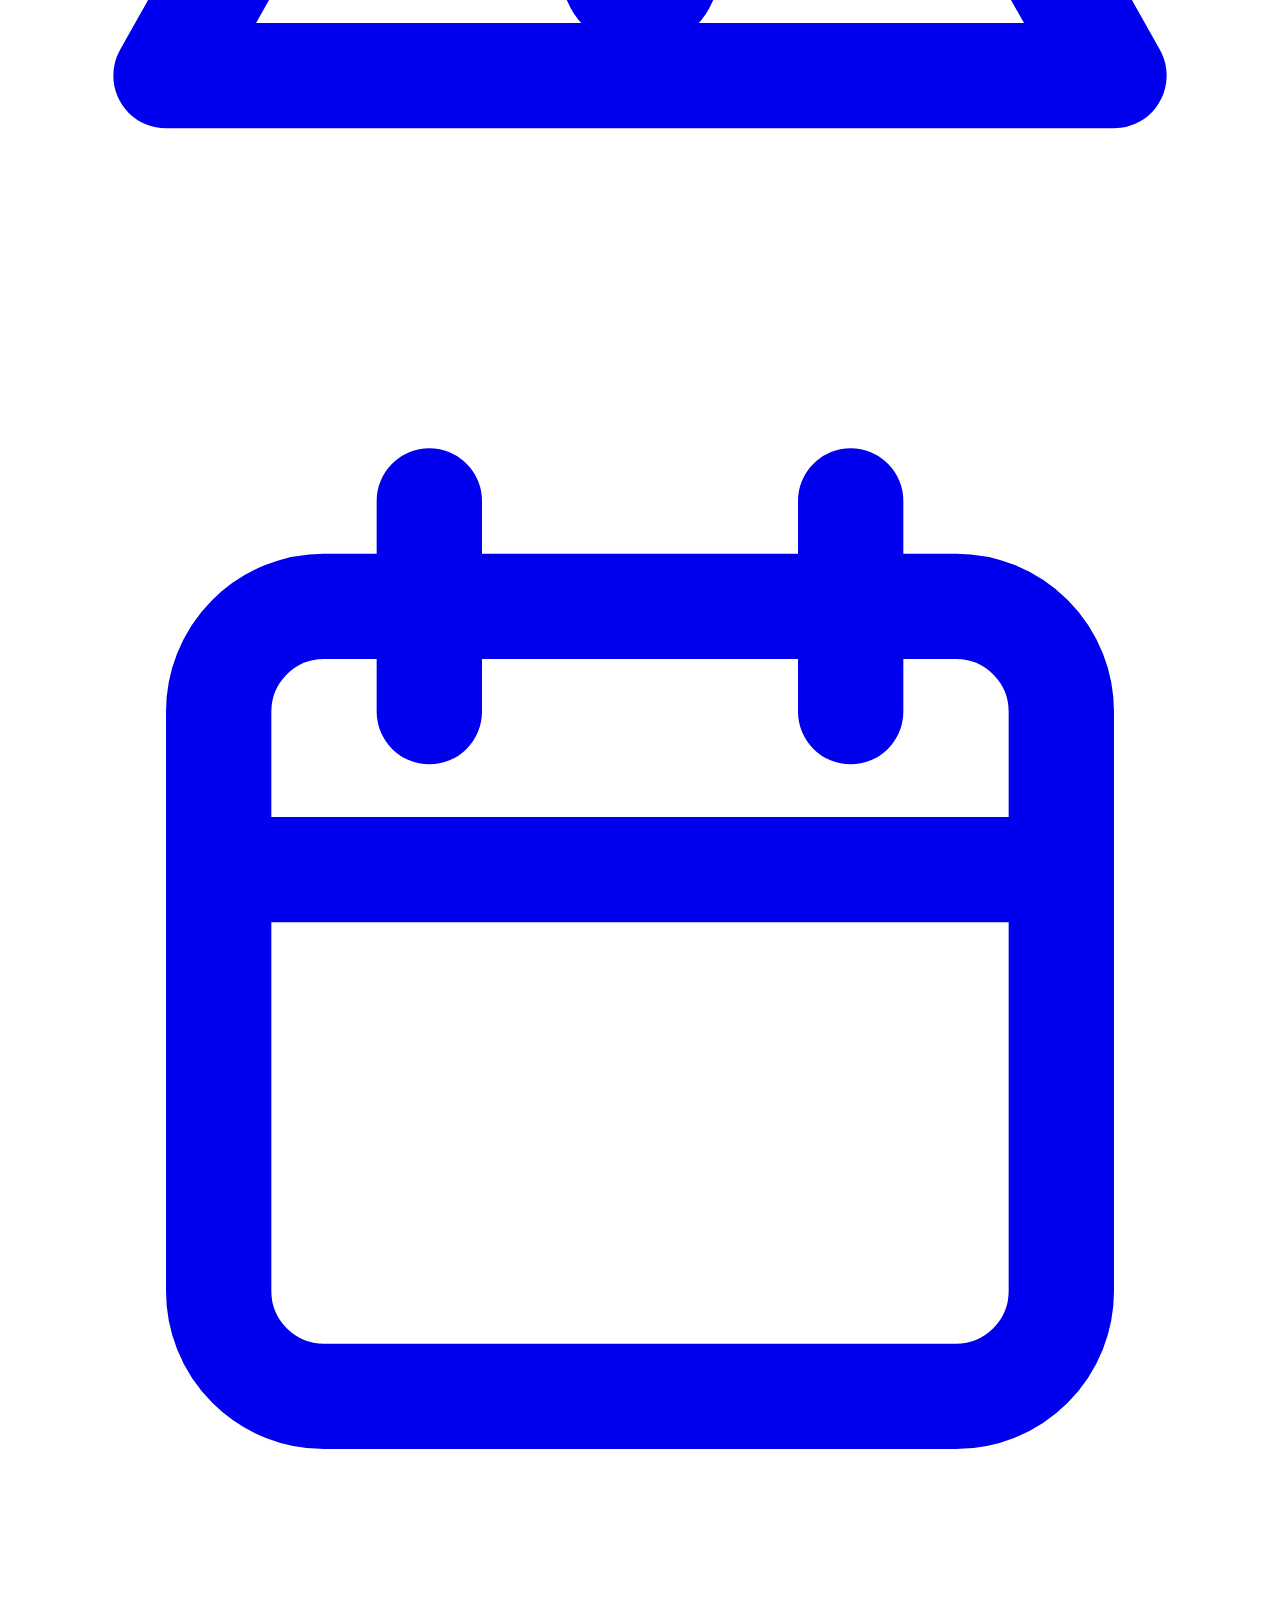
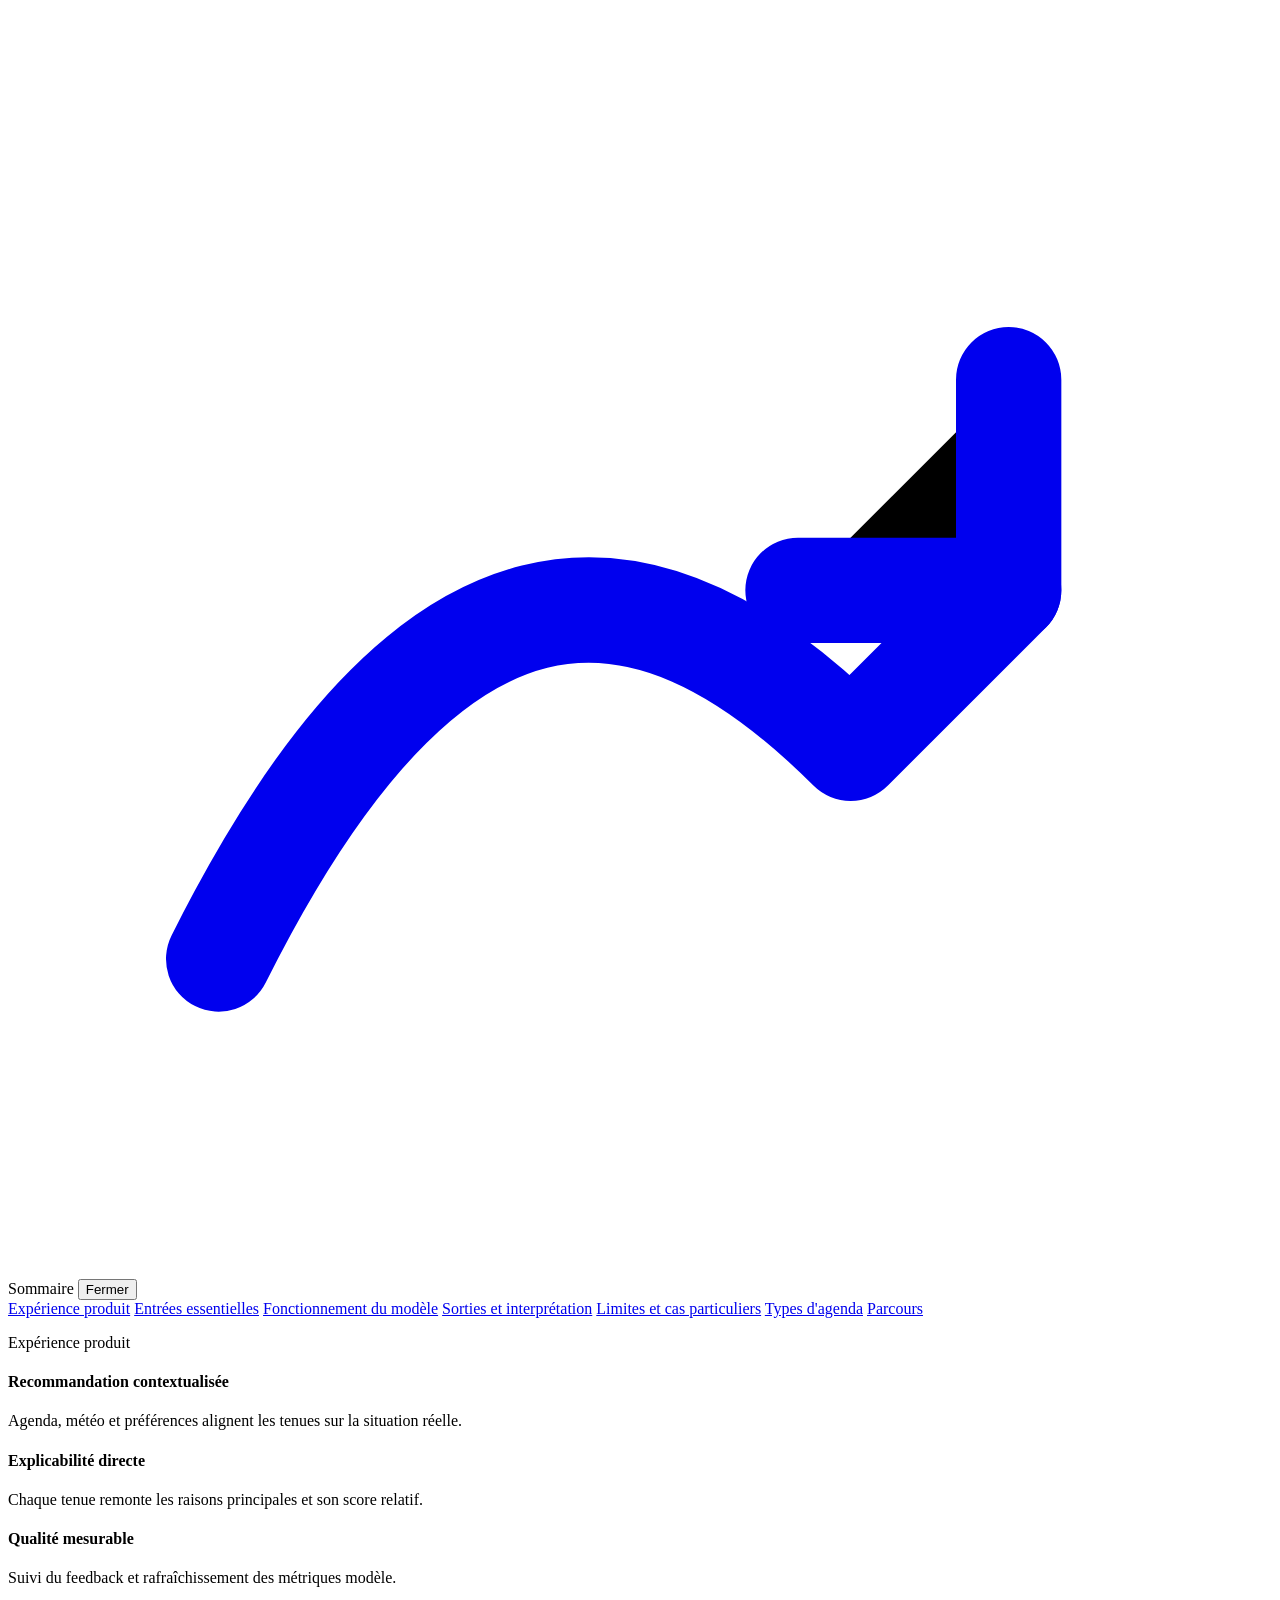
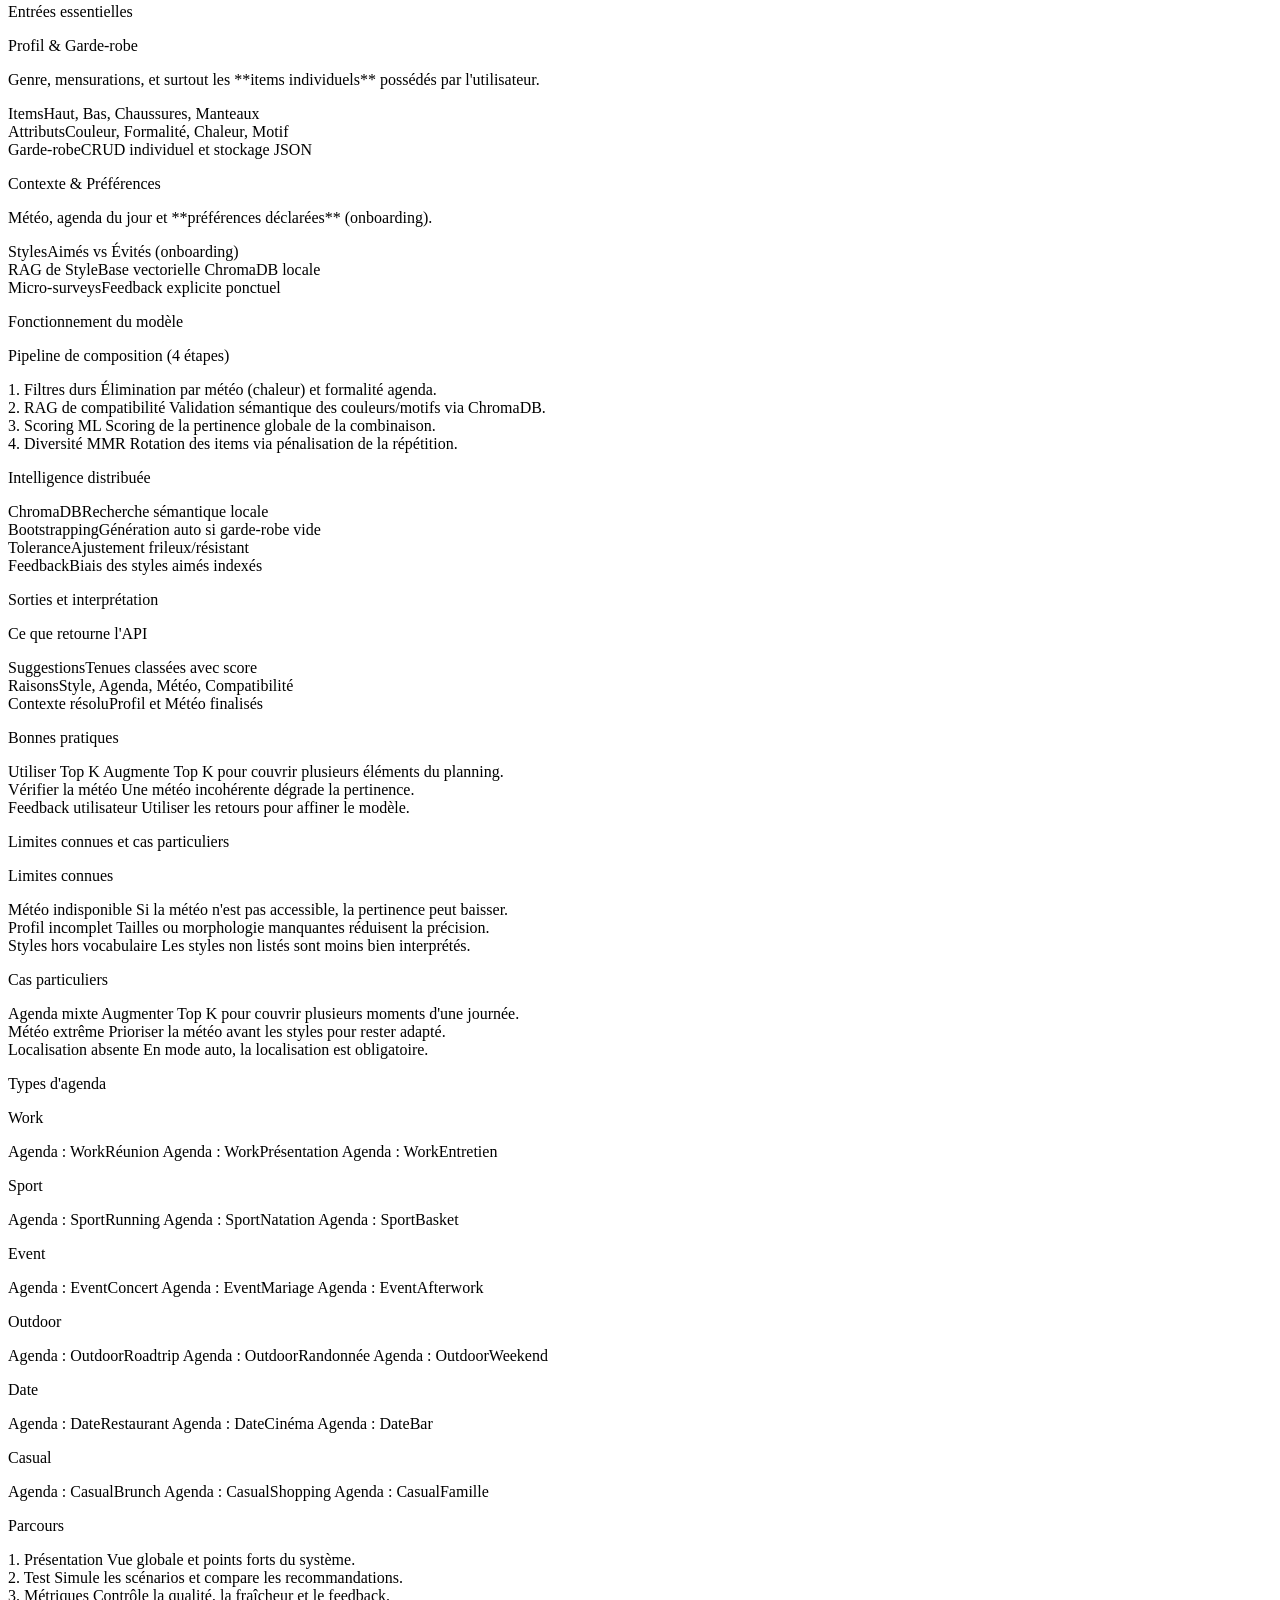
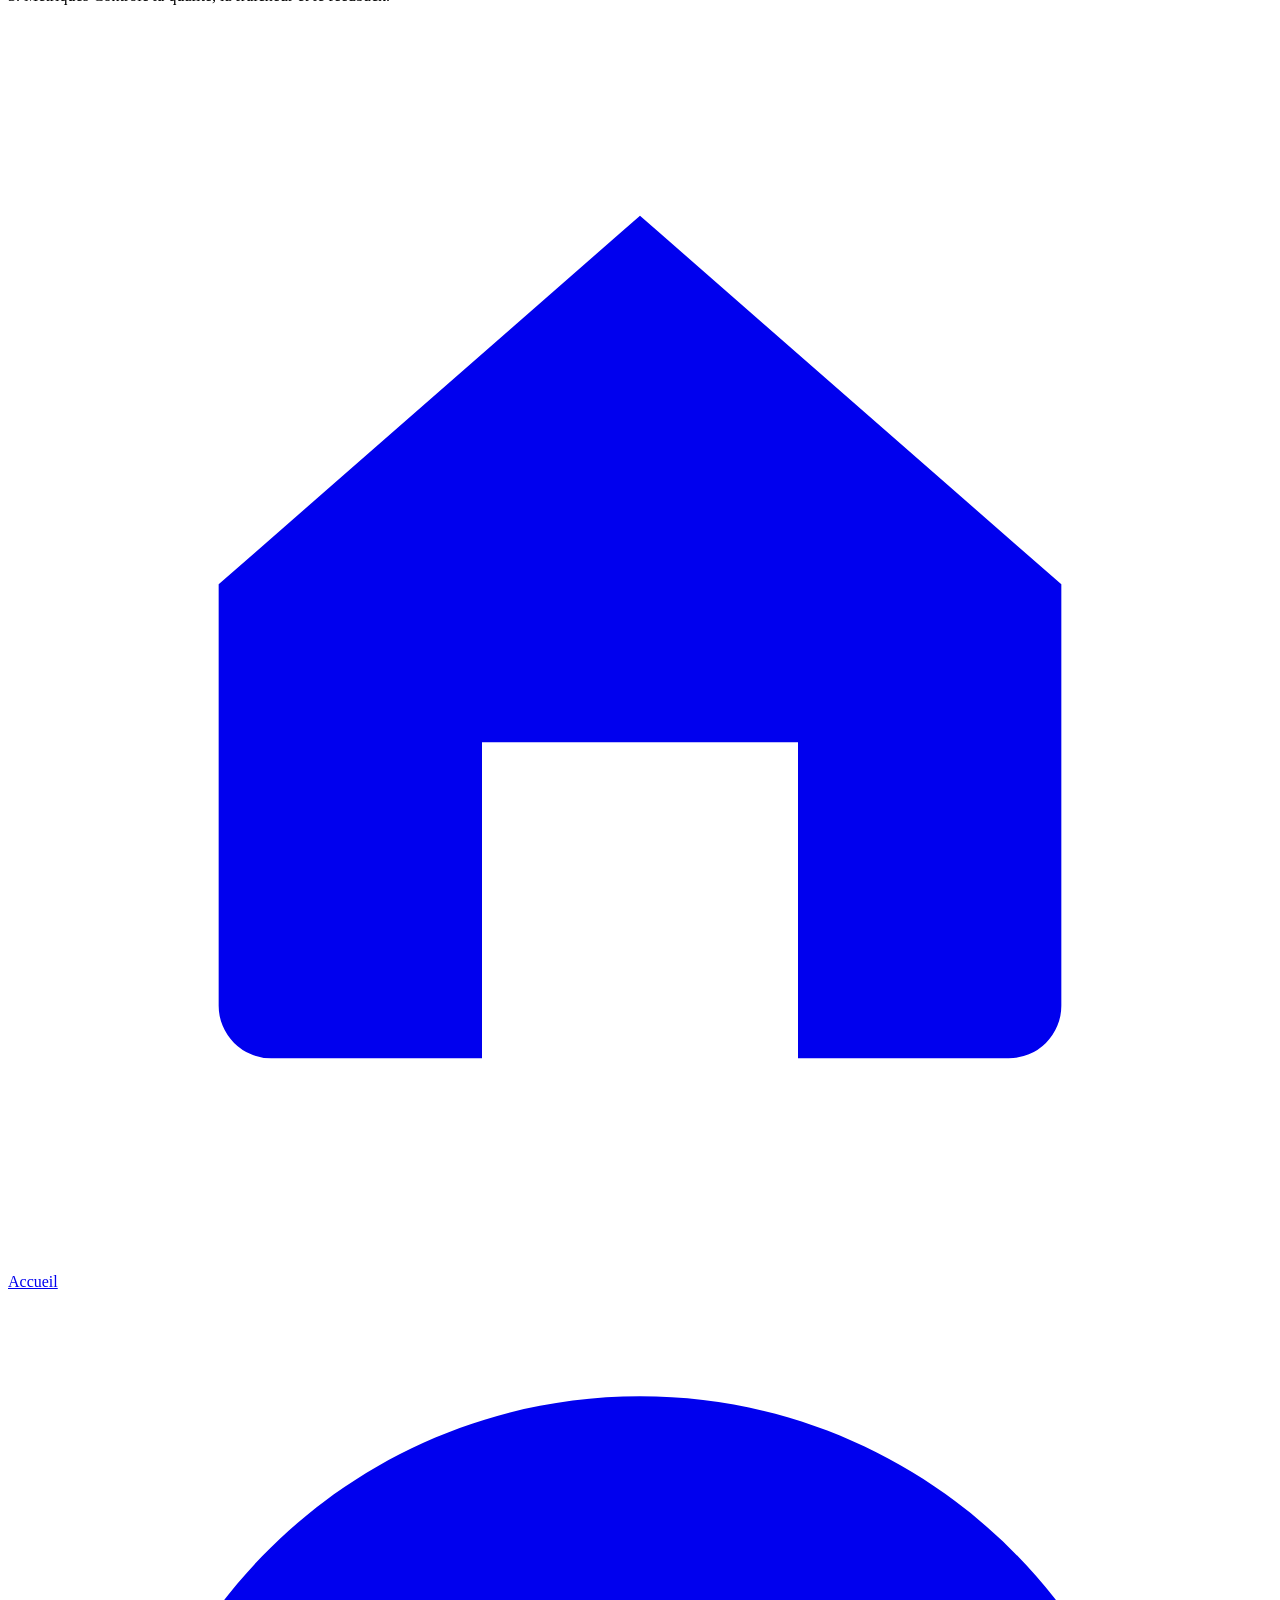
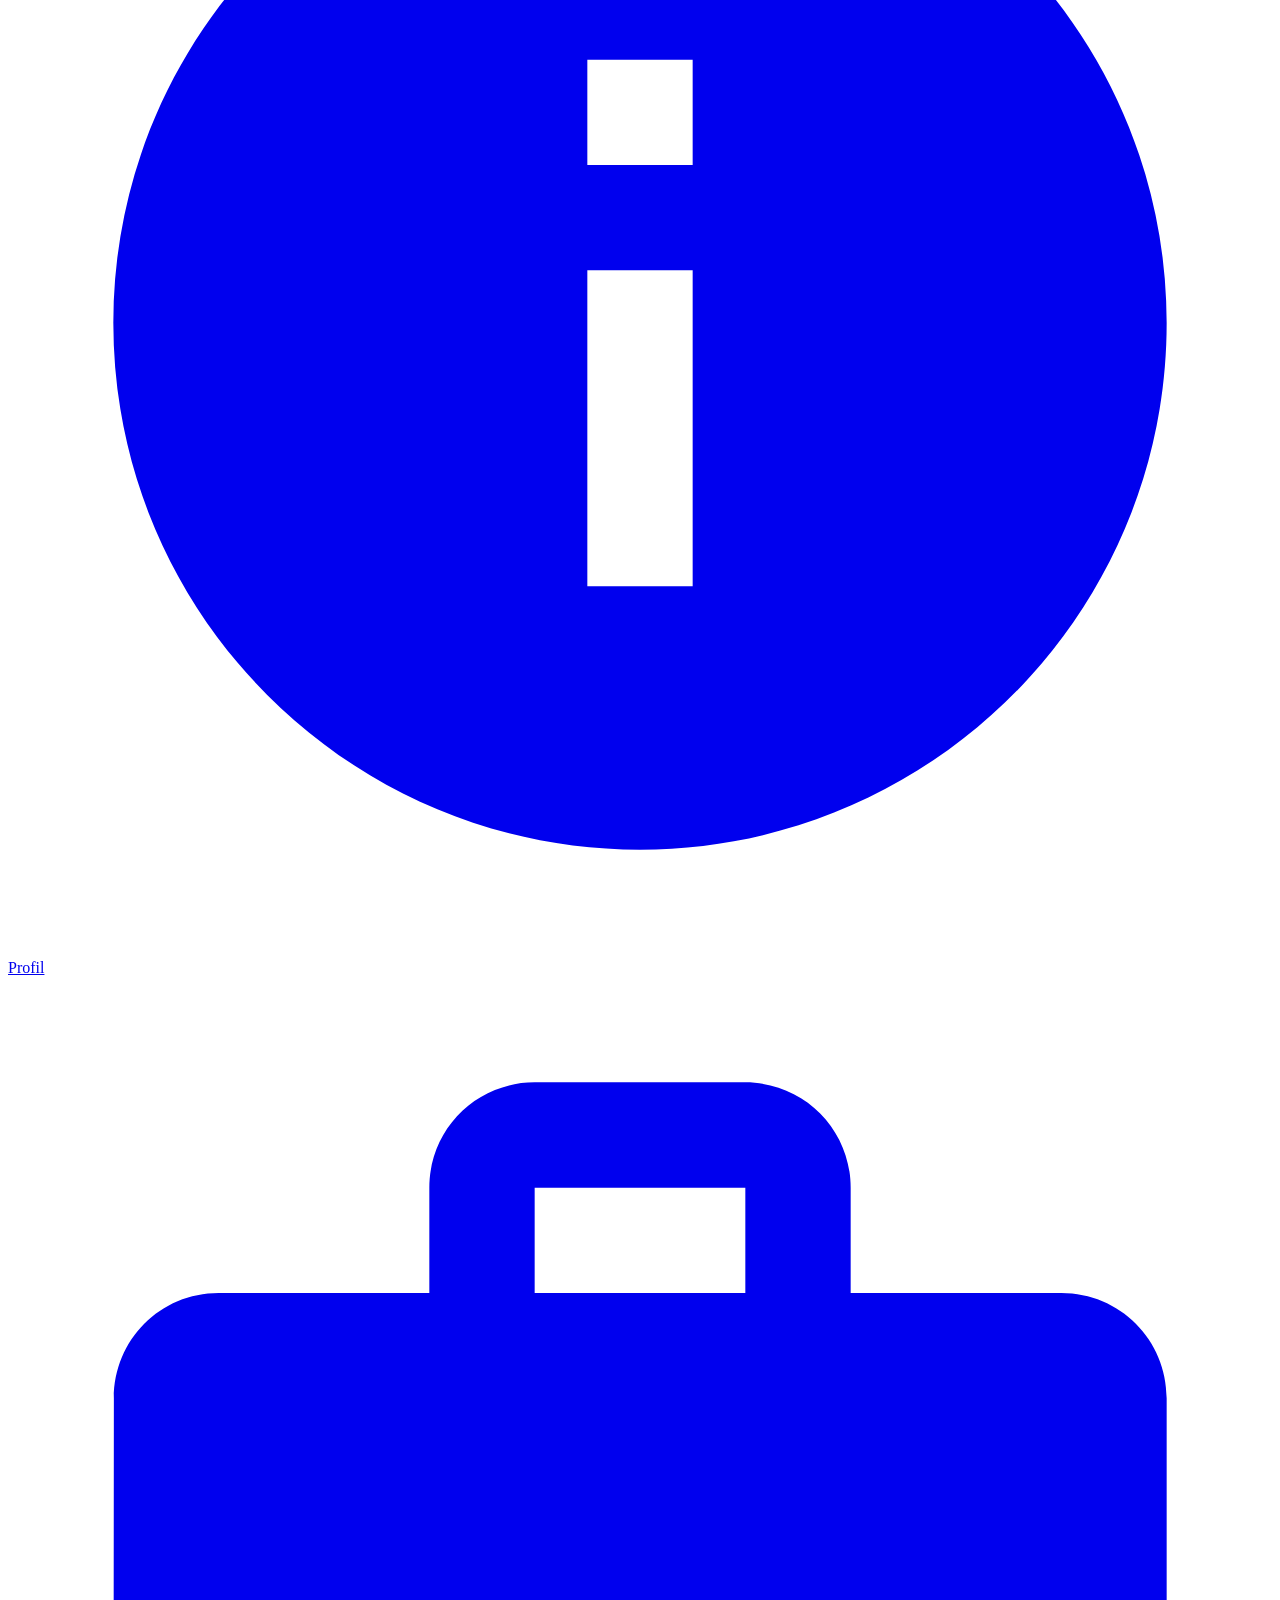
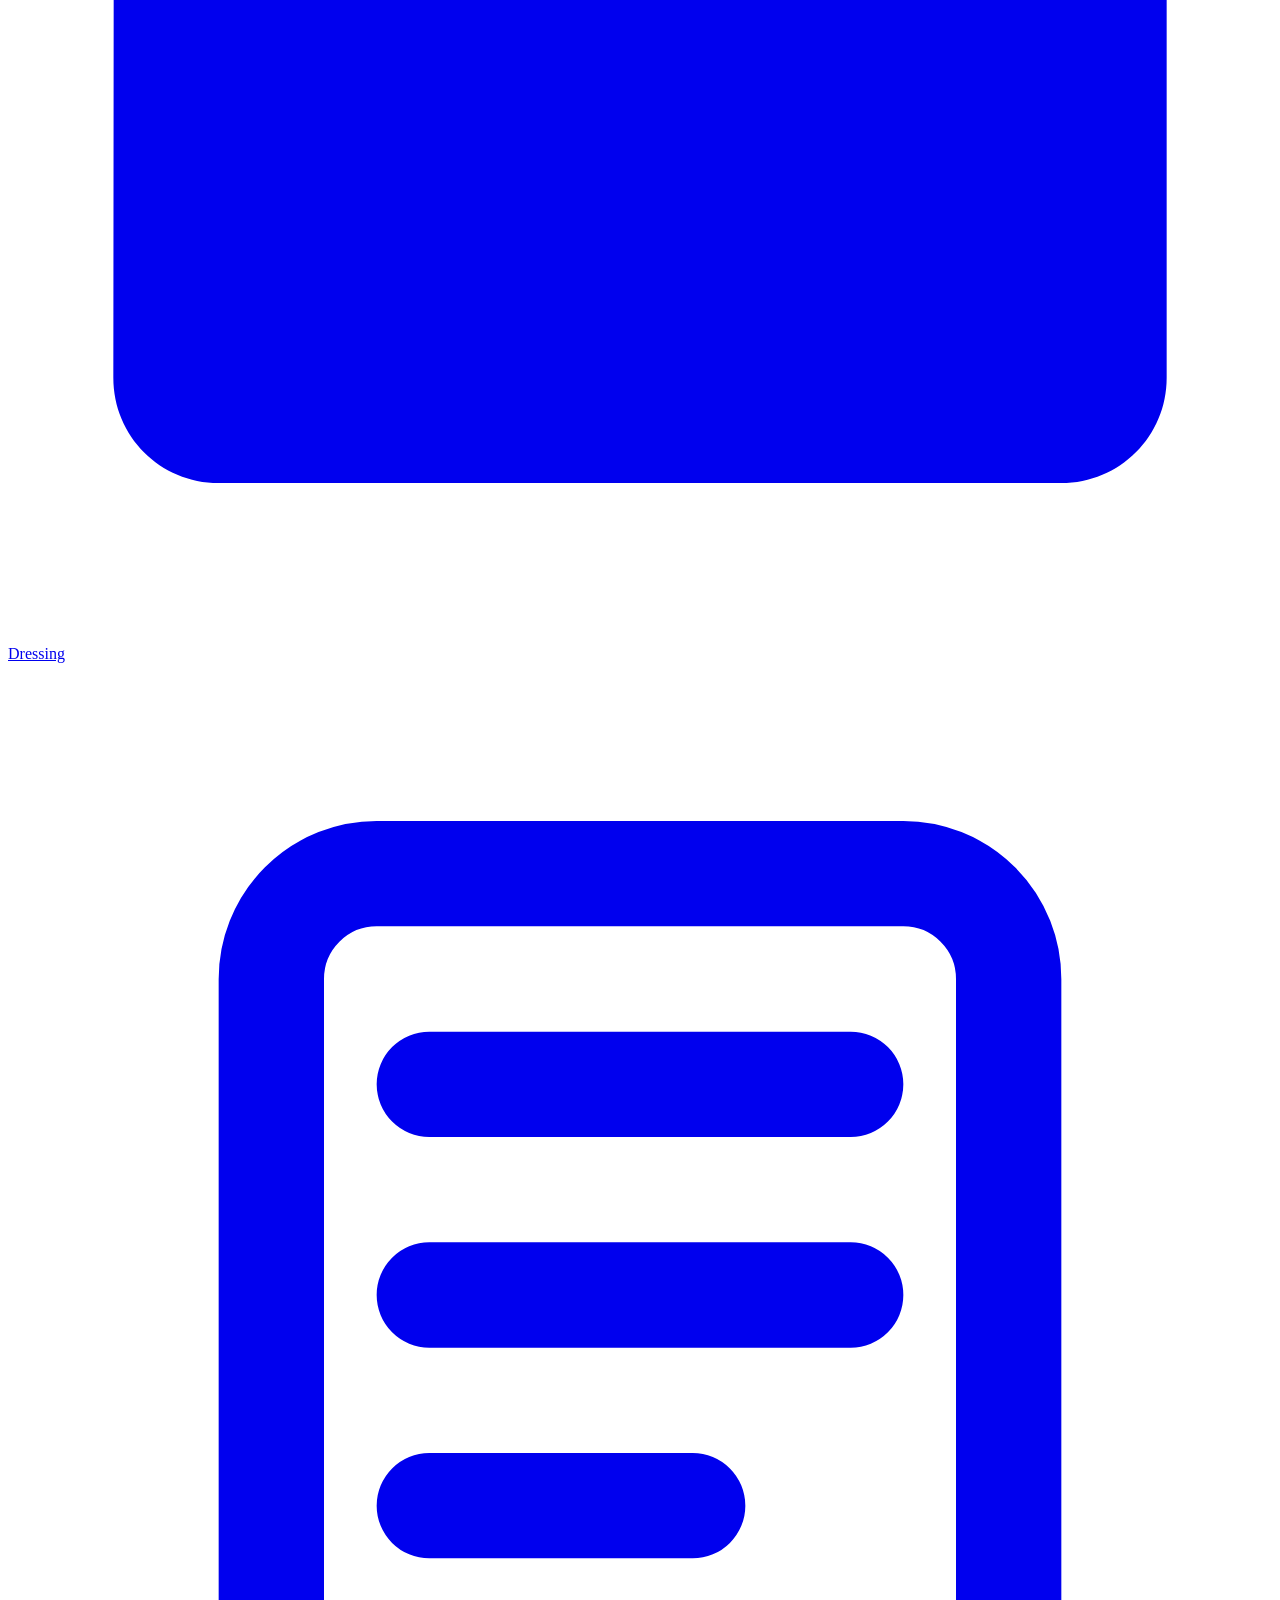
==== commit 33f8fb54: "feat(web): ajout des interfaces Onboarding et Garde-robe avec navigation mise à jour" ====
--- a/web/index.html
+++ b/web/index.html
@@ -20,6 +20,8 @@
         </div>
         <nav class="nav">
           <a class="nav-link" href="/ui" aria-current="page">Présentation</a>
+          <a class="nav-link" href="/ui-assets/onboarding.html">Onboarding</a>
+          <a class="nav-link" href="/ui-assets/wardrobe.html">Garde-robe</a>
           <a class="nav-link" href="/ui-assets/test.html">Test</a>
           <a class="nav-link" href="/ui-assets/metrics.html">Métriques</a>
           <a class="nav-link" href="/ui-assets/api/index.html">API</a>
@@ -346,15 +348,19 @@
   <nav class="bottom-nav" aria-label="Navigation principale">
     <a class="bottom-link" href="/ui" aria-current="page">
       <svg viewBox="0 0 24 24" aria-hidden="true"><path d="M4 11l8-7 8 7v8a1 1 0 0 1-1 1h-4v-6h-6v6H5a1 1 0 0 1-1-1z" fill="currentColor"/></svg>
-      Présentation
+      Accueil
+    </a>
+    <a class="bottom-link" href="/ui-assets/onboarding.html">
+      <svg viewBox="0 0 24 24" aria-hidden="true"><path d="M12 2C6.48 2 2 6.48 2 12s4.48 10 10 10 10-4.48 10-10S17.52 2 12 2zm1 15h-2v-6h2v6zm0-8h-2V7h2v2z" fill="currentColor"/></svg>
+      Profil
+    </a>
+    <a class="bottom-link" href="/ui-assets/wardrobe.html">
+      <svg viewBox="0 0 24 24" aria-hidden="true"><path d="M20 6h-4V4c0-1.11-.89-2-2-2h-4c-1.11 0-2 .89-2 2v2H4c-1.11 0-1.99.89-1.99 2L2 19c0 1.11.89 2 2 2h16c1.11 0 2-.89 2-2V8c0-1.11-.89-2-2-2zM10 4h4v2h-4V4z" fill="currentColor"/></svg>
+      Dressing
     </a>
     <a class="bottom-link" href="/ui-assets/test.html">
       <svg viewBox="0 0 24 24" aria-hidden="true"><rect x="5" y="4" width="14" height="16" rx="2" stroke="currentColor" stroke-width="2" fill="none"/><path d="M8 8h8M8 12h8M8 16h5" stroke="currentColor" stroke-width="2" stroke-linecap="round"/></svg>
       Test
-    </a>
-    <a class="bottom-link" href="/ui-assets/metrics.html">
-      <svg viewBox="0 0 24 24" aria-hidden="true"><path d="M4 18h16" stroke="currentColor" stroke-width="2" stroke-linecap="round"/><rect x="6" y="10" width="3" height="6" fill="currentColor"/><rect x="11" y="7" width="3" height="9" fill="currentColor"/><rect x="16" y="4" width="3" height="12" fill="currentColor"/></svg>
-      Métriques
     </a>
   </nav>
 
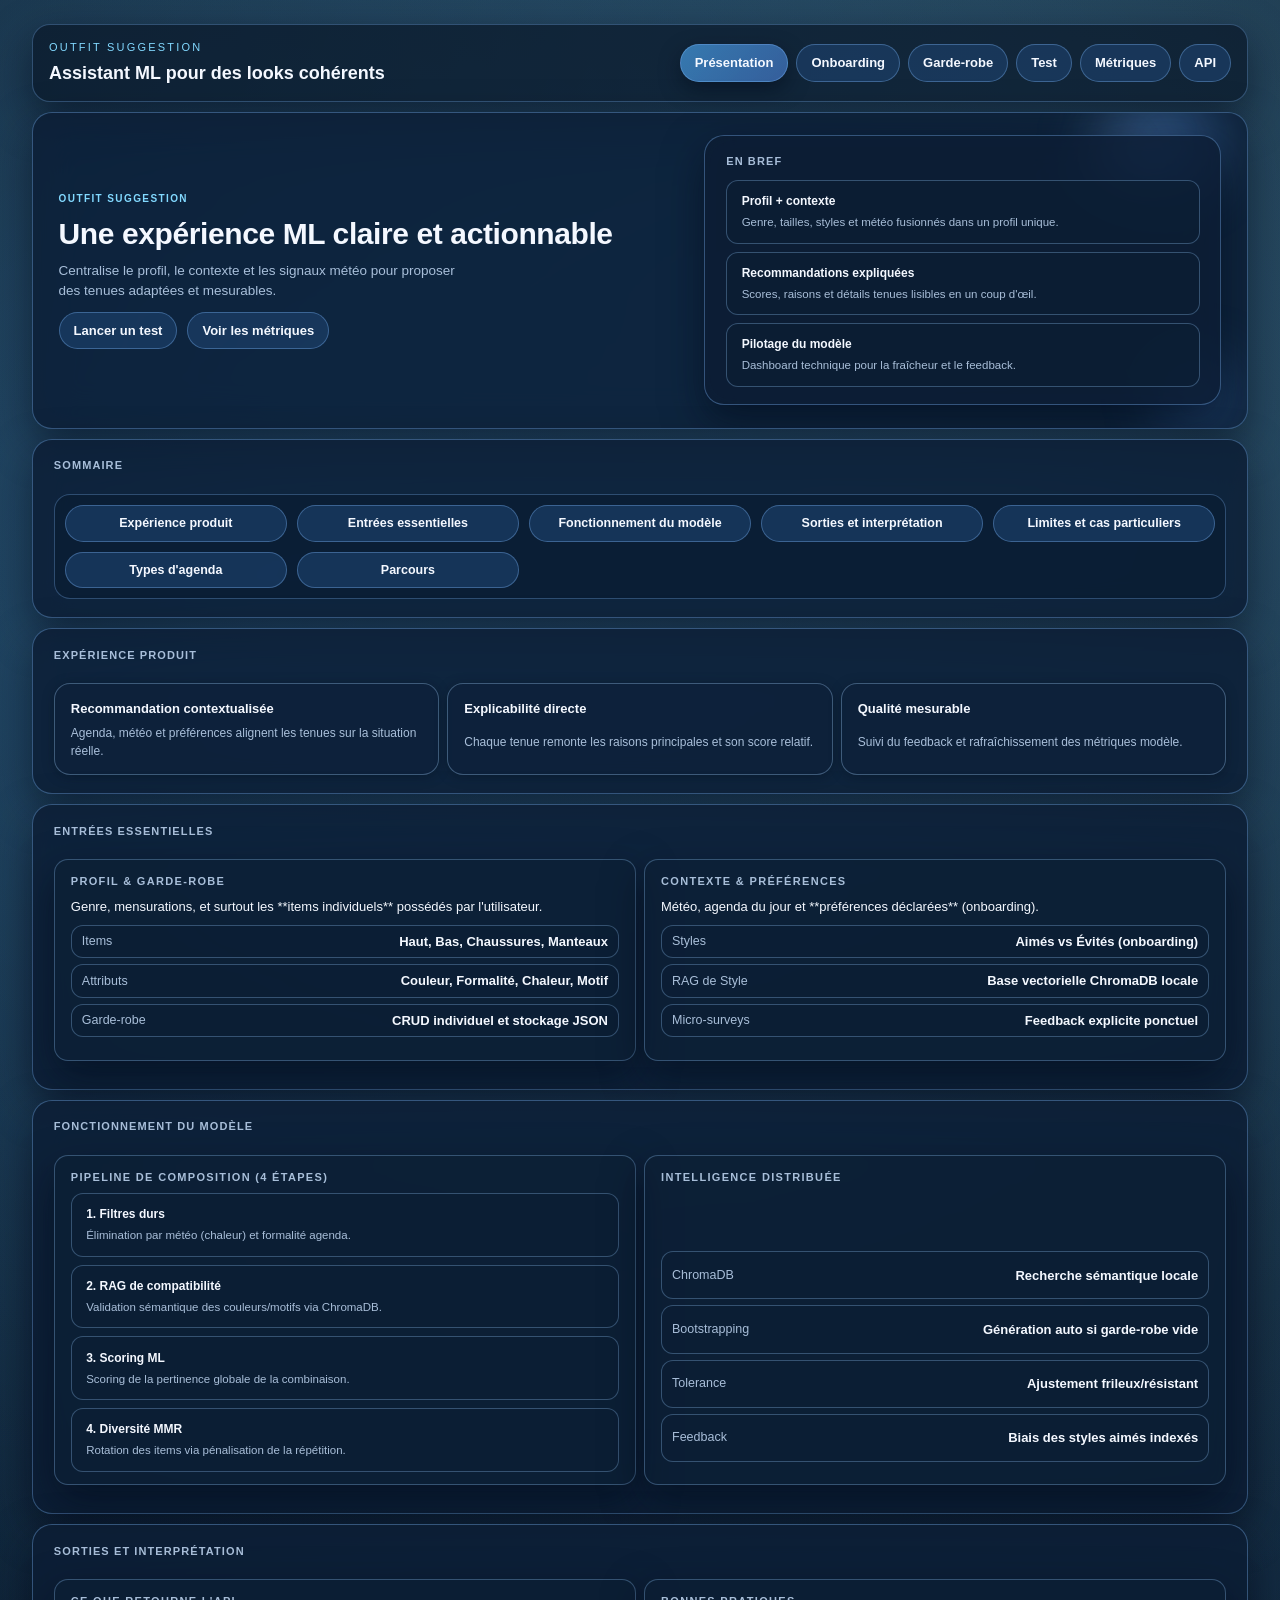
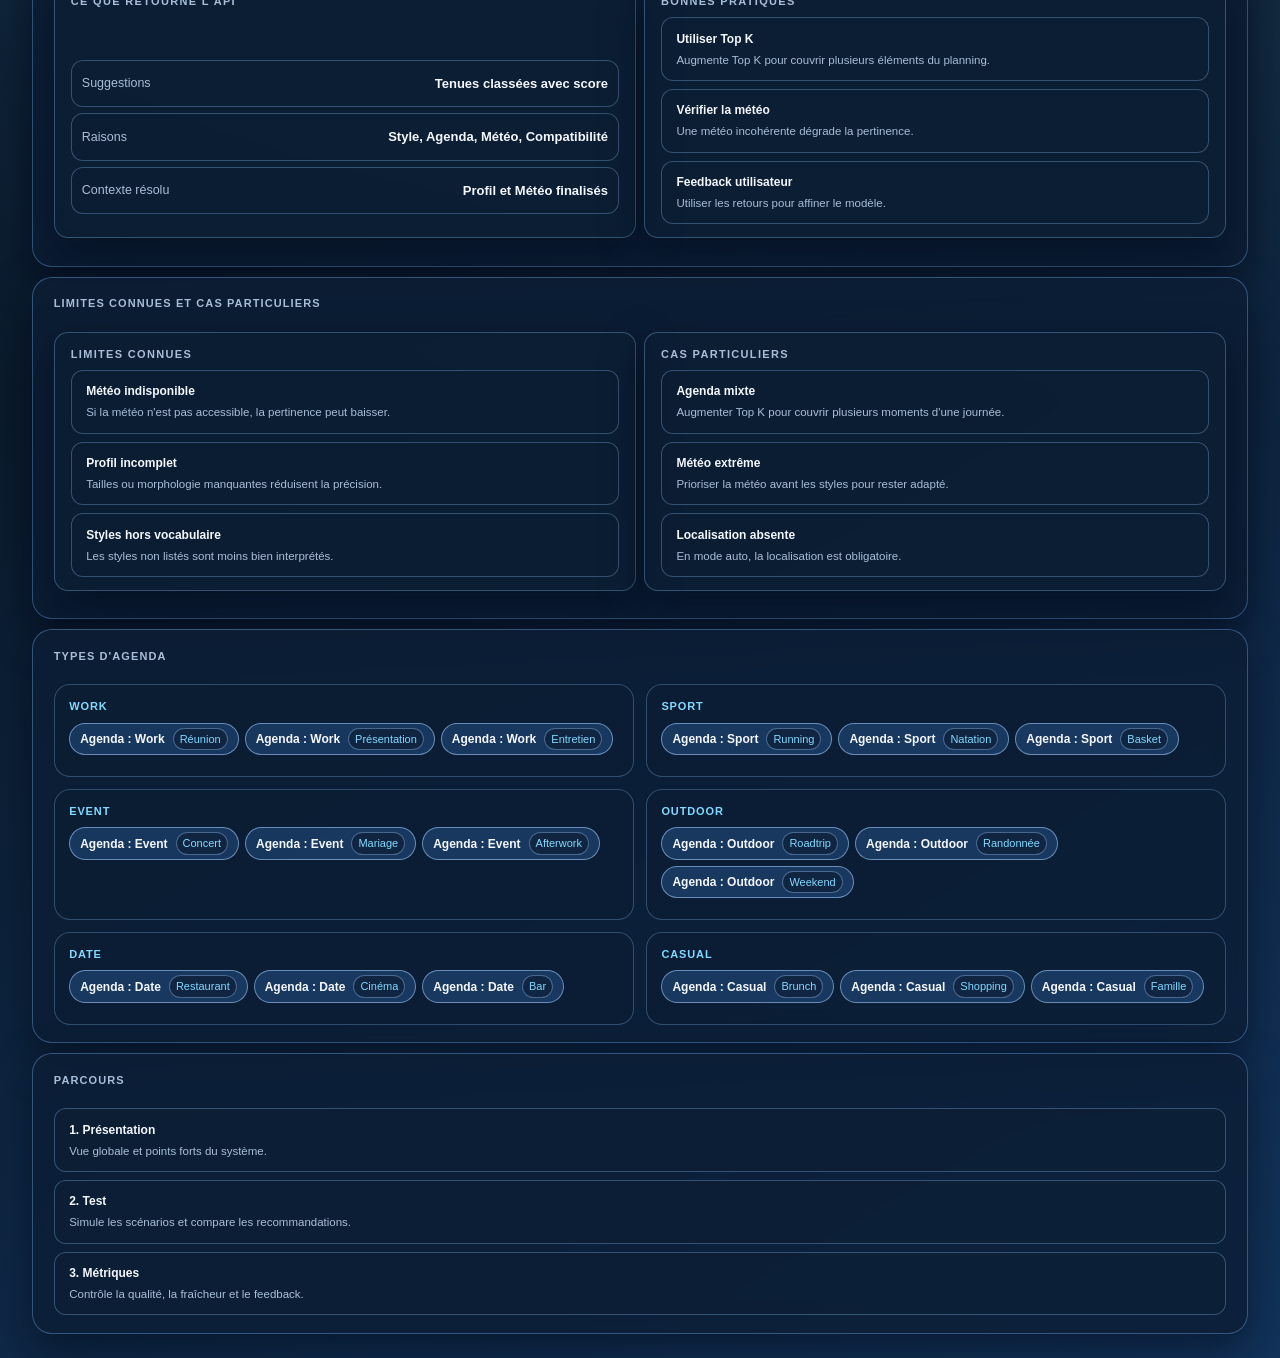
==== commit e87e09ed: "Update index.html" ====
--- a/web/index.html
+++ b/web/index.html
@@ -7,7 +7,7 @@
   <title>Outfit Suggestion · Présentation</title>
   <link rel="preconnect" href="https://fonts.googleapis.com" />
   <link rel="preconnect" href="https://fonts.gstatic.com" crossorigin />
-  <link rel="stylesheet" href="/ui-assets/styles.css?v=3" />
+  <link rel="stylesheet" href="styles.css?v=3" />
   <link rel="icon" href="data:image/svg+xml,%3Csvg xmlns='http://www.w3.org/2000/svg' viewBox='0 0 64 64'%3E%3Crect width='64' height='64' rx='14' fill='%23102149'/%3E%3Cpath d='M16 40c6-8 14-14 24-18 4-2 8 2 8 6 0 12-10 20-22 20-6 0-10-4-10-8z' fill='%2372b0ff'/%3E%3Cpath d='M20 24c2-6 6-10 12-12 2-1 4 0 4 2 0 4-4 10-10 12-4 2-6 0-6-2z' fill='%239bc7ff'/%3E%3C/svg%3E" />
 </head>
 <body>
@@ -19,12 +19,12 @@
           <span class="brand-title">Assistant ML pour des looks cohérents</span>
         </div>
         <nav class="nav">
-          <a class="nav-link" href="/ui" aria-current="page">Présentation</a>
-          <a class="nav-link" href="/ui-assets/onboarding.html">Onboarding</a>
-          <a class="nav-link" href="/ui-assets/wardrobe.html">Garde-robe</a>
-          <a class="nav-link" href="/ui-assets/test.html">Test</a>
-          <a class="nav-link" href="/ui-assets/metrics.html">Métriques</a>
-          <a class="nav-link" href="/ui-assets/api/index.html">API</a>
+          <a class="nav-link" href="/index.html" aria-current="page">Présentation</a>
+          <a class="nav-link" href="onboarding.html">Onboarding</a>
+          <a class="nav-link" href="wardrobe.html">Garde-robe</a>
+          <a class="nav-link" href="test.html">Test</a>
+          <a class="nav-link" href="metrics.html">Métriques</a>
+          <a class="nav-link" href="api/index.html">API</a>
         </nav>
       </header>
 
@@ -38,8 +38,8 @@
             <h1>Une expérience ML claire et actionnable</h1>
             <p class="subtitle">Centralise le profil, le contexte et les signaux météo pour proposer des tenues adaptées et mesurables.</p>
             <div class="hero-actions">
-              <a class="nav-link" href="/ui-assets/test.html">Lancer un test</a>
-              <a class="nav-link" href="/ui-assets/metrics.html">Voir les métriques</a>
+              <a class="nav-link" href="test.html">Lancer un test</a>
+              <a class="nav-link" href="metrics.html">Voir les métriques</a>
             </div>
           </div>
           <div class="panel">
@@ -346,19 +346,19 @@
   </div>
 
   <nav class="bottom-nav" aria-label="Navigation principale">
-    <a class="bottom-link" href="/ui" aria-current="page">
+    <a class="bottom-link" href="/index.html" aria-current="page">
       <svg viewBox="0 0 24 24" aria-hidden="true"><path d="M4 11l8-7 8 7v8a1 1 0 0 1-1 1h-4v-6h-6v6H5a1 1 0 0 1-1-1z" fill="currentColor"/></svg>
       Accueil
     </a>
-    <a class="bottom-link" href="/ui-assets/onboarding.html">
+    <a class="bottom-link" href="onboarding.html">
       <svg viewBox="0 0 24 24" aria-hidden="true"><path d="M12 2C6.48 2 2 6.48 2 12s4.48 10 10 10 10-4.48 10-10S17.52 2 12 2zm1 15h-2v-6h2v6zm0-8h-2V7h2v2z" fill="currentColor"/></svg>
       Profil
     </a>
-    <a class="bottom-link" href="/ui-assets/wardrobe.html">
+    <a class="bottom-link" href="wardrobe.html">
       <svg viewBox="0 0 24 24" aria-hidden="true"><path d="M20 6h-4V4c0-1.11-.89-2-2-2h-4c-1.11 0-2 .89-2 2v2H4c-1.11 0-1.99.89-1.99 2L2 19c0 1.11.89 2 2 2h16c1.11 0 2-.89 2-2V8c0-1.11-.89-2-2-2zM10 4h4v2h-4V4z" fill="currentColor"/></svg>
       Dressing
     </a>
-    <a class="bottom-link" href="/ui-assets/test.html">
+    <a class="bottom-link" href="test.html">
       <svg viewBox="0 0 24 24" aria-hidden="true"><rect x="5" y="4" width="14" height="16" rx="2" stroke="currentColor" stroke-width="2" fill="none"/><path d="M8 8h8M8 12h8M8 16h5" stroke="currentColor" stroke-width="2" stroke-linecap="round"/></svg>
       Test
     </a>
@@ -443,6 +443,6 @@
     window.addEventListener('scroll', syncSummaryFloat, { passive: true });
     window.addEventListener('load', syncSummaryFloat);
   </script>
-  <script src="/ui-assets/nav.js"></script>
+  <script src="nav.js"></script>
 </body>
 </html>
--- a/web/styles.css
+++ b/web/styles.css
@@ -0,0 +1,1091 @@
+@import url('https://fonts.googleapis.com/css2?family=Space+Grotesk:wght@400;500;600;700&family=JetBrains+Mono:wght@400;600&display=swap');
+
+:root {
+  --bg: #07121f;
+  --bg2: #0a1b2d;
+  --bg3: #12335b;
+  --shadow: 0 16px 40px rgba(2, 10, 24, 0.55);
+  --radius: 18px;
+  --glass-bg: rgba(14, 30, 52, 0.85);
+  --glass-border: rgba(130, 188, 255, 0.35);
+  --glass-shadow: var(--shadow);
+  --panel-bg: rgba(14, 30, 52, 0.85);
+  --panel-border: rgba(130, 188, 255, 0.35);
+  --input-bg: rgba(8, 20, 35, 0.75);
+  --input-border: rgba(130, 188, 255, 0.35);
+  --label-color: rgba(196, 218, 246, 0.8);
+  --ink: #f4f8ff;
+  --ink2: rgba(196, 218, 246, 0.85);
+  --accent: #4fb2ff;
+  --accent2: #82d9ff;
+  --radius-xl: 20px;
+  --radius-lg: 16px;
+  --radius-md: 12px;
+  --radius-pill: 999px;
+}
+* { box-sizing: border-box; margin: 0; padding: 0; }
+
+html {
+  background-color: var(--bg);
+  height: 100%;
+  overscroll-behavior: none;
+}
+
+@view-transition {
+  navigation: auto;
+}
+
+body {
+  font-family: "Space Grotesk", sans-serif;
+  font-size: 15px;
+  line-height: 1.5;
+  color: var(--ink);
+  background: radial-gradient(circle at 20% 20%, rgba(79, 178, 255, 0.25), transparent 55%),
+              radial-gradient(circle at 80% 10%, rgba(130, 217, 255, 0.25), transparent 60%),
+              linear-gradient(150deg, var(--bg) 0%, var(--bg2) 55%, var(--bg3) 100%);
+  opacity: 0;
+  transform: translateY(4px);
+  transition: opacity 0.2s ease, transform 0.2s ease;
+}
+
+body.page-ready {
+  opacity: 1;
+  transform: translateY(0);
+}
+
+body.page-leave {
+  opacity: 0;
+  transform: translateY(6px);
+}
+
+@media (prefers-reduced-motion: reduce) {
+  body {
+    transition: none;
+    transform: none;
+    opacity: 1;
+  }
+  body.page-ready,
+  body.page-leave {
+    transform: none;
+    opacity: 1;
+  }
+}
+
+.scene {
+  background: transparent;
+  border-radius: 0;
+  padding: 24px clamp(16px, 3vw, 32px);
+  min-height: 100vh;
+}
+
+.shell { display: grid; gap: 10px; }
+
+.glass {
+  background: var(--glass-bg);
+  backdrop-filter: blur(20px) saturate(1.6);
+  -webkit-backdrop-filter: blur(20px) saturate(1.6);
+  border: 1px solid var(--glass-border);
+  border-radius: var(--radius-xl);
+  box-shadow: var(--glass-shadow);
+}
+
+.panel {
+  background: var(--panel-bg);
+  backdrop-filter: blur(16px) saturate(1.4);
+  -webkit-backdrop-filter: blur(16px) saturate(1.4);
+  border: 1px solid var(--panel-border);
+  border-radius: var(--radius-xl);
+  box-shadow: var(--glass-shadow);
+  padding: 1.1rem 1.3rem;
+}
+
+input,
+select,
+textarea {
+  font-family: "Space Grotesk", sans-serif;
+  background: var(--input-bg);
+  border: 1px solid var(--input-border);
+  color: var(--ink);
+  border-radius: var(--radius-md);
+}
+
+.top-nav,
+.top {
+  display: flex;
+  align-items: center;
+  justify-content: space-between;
+  gap: 18px;
+  padding: 14px 16px;
+  background: rgba(9, 23, 41, 0.7);
+  border: 1px solid rgba(130, 188, 255, 0.3);
+  border-radius: var(--radius);
+  box-shadow: var(--shadow);
+}
+
+.brand {
+  display: grid;
+  gap: 4px;
+}
+
+.brand-kicker,
+.brand-sub {
+  font-size: 11px;
+  text-transform: uppercase;
+  letter-spacing: 0.2em;
+  color: var(--accent2);
+}
+
+.brand-title {
+  font-size: 18px;
+  font-weight: 600;
+}
+
+.nav-links,
+.nav {
+  display: flex;
+  gap: 8px;
+  flex-wrap: wrap;
+}
+
+.nav-link {
+  text-decoration: none;
+  color: var(--ink);
+  background: rgba(30, 68, 112, 0.6);
+  border: 1px solid rgba(130, 188, 255, 0.35);
+  padding: 8px 14px;
+  border-radius: var(--radius-pill);
+  font-size: 13px;
+  font-weight: 600;
+  transition: transform 0.15s, background 0.2s;
+}
+
+.nav-link:hover { background: rgba(70, 140, 210, 0.65); }
+.nav-link.active,
+.nav-link[aria-current="page"] {
+  background: linear-gradient(135deg, rgba(79, 178, 255, 0.6), rgba(68, 118, 196, 0.7));
+  box-shadow: 0 8px 20px rgba(3, 12, 26, 0.5);
+}
+
+.hero {
+  padding: 1.4rem 1.6rem;
+  position: relative;
+  overflow: hidden;
+}
+
+.hero-orb {
+  position: absolute;
+  border-radius: 50%;
+  filter: blur(28px);
+  pointer-events: none;
+}
+
+.orb1 { width: 100px; height: 100px; background: rgba(102,169,255,0.32); top: -20px; right: 30px; }
+.orb2 { width: 80px; height: 80px; background: rgba(73,133,217,0.28); bottom: -10px; right: 10px; }
+.orb3 { width: 60px; height: 60px; background: rgba(155,203,255,0.22); top: 10px; right: 100px; }
+
+.eyebrow {
+  font-size: 10px; font-weight: 600; letter-spacing: 0.14em;
+  text-transform: uppercase; color: var(--accent2); margin-bottom: 5px;
+}
+
+.hero h1 { font-size: 30px; font-weight: 600; letter-spacing: -0.4px; margin-bottom: 5px; color: var(--ink); }
+.hero .subtitle { font-size: 13.5px; color: var(--ink2); max-width: 55ch; }
+
+.hero-layout {
+  display: grid;
+  grid-template-columns: 1.1fr 0.9fr;
+  gap: 14px;
+  align-items: center;
+}
+
+.hero-actions {
+  display: flex;
+  flex-wrap: wrap;
+  gap: 10px;
+  margin-top: 10px;
+}
+
+.section {
+  display: grid;
+  gap: 10px;
+}
+
+.section-title {
+  font-size: 11px; font-weight: 600; letter-spacing: 0.1em;
+  text-transform: uppercase; color: var(--ink2); margin-bottom: 10px;
+}
+
+.summary-nav {
+  display: grid;
+  grid-template-columns: repeat(auto-fit, minmax(200px, 1fr));
+  gap: 10px;
+  width: 100%;
+  background: rgba(10, 26, 48, 0.55);
+  border: 1px solid rgba(130, 188, 255, 0.3);
+  border-radius: var(--radius-lg);
+  padding: 10px;
+}
+.summary-head {
+  display: flex;
+  align-items: center;
+  justify-content: space-between;
+  gap: 10px;
+}
+.summary-toggle {
+  display: none;
+  padding: 6px 12px;
+  border-radius: var(--radius-pill);
+  border: 1px solid rgba(162,207,255,0.46);
+  background: rgba(60,117,196,0.30);
+  color: var(--accent2);
+  font: inherit;
+  font-size: 12px;
+  font-weight: 600;
+  cursor: pointer;
+}
+.summary-toggle:active { transform: scale(0.98); }
+
+.summary-link {
+  text-decoration: none;
+  padding: 8px 12px;
+  border-radius: var(--radius-pill);
+  font-size: 12.5px;
+  font-weight: 600;
+  color: var(--ink);
+  background: rgba(30, 68, 112, 0.6);
+  border: 1px solid rgba(130, 188, 255, 0.35);
+  transition: transform 0.12s, background 0.15s, box-shadow 0.15s;
+  text-align: center;
+}
+
+.summary-link:hover {
+  background: rgba(70, 140, 210, 0.65);
+  box-shadow: var(--glass-shadow);
+}
+
+.summary-drawer {
+  position: fixed;
+  inset: 0;
+  display: none;
+  align-items: flex-end;
+  justify-content: center;
+  z-index: 40;
+}
+
+.summary-drawer.is-open {
+  display: flex;
+}
+
+.summary-drawer-backdrop {
+  position: absolute;
+  inset: 0;
+  background: rgba(4,10,20,0.6);
+}
+
+.summary-drawer-panel {
+  position: relative;
+  width: min(520px, 92vw);
+  margin: 0 0 14px;
+  padding: 12px;
+  border-radius: 20px;
+  background: rgba(8, 20, 36, 0.92);
+  border: 1px solid rgba(130, 188, 255, 0.4);
+  box-shadow: var(--glass-shadow);
+}
+
+.summary-drawer-header {
+  display: flex;
+  align-items: center;
+  justify-content: space-between;
+  gap: 10px;
+  margin-bottom: 10px;
+}
+
+.summary-drawer-title {
+  font-size: 12px;
+  font-weight: 700;
+  letter-spacing: 0.1em;
+  text-transform: uppercase;
+  color: var(--accent2);
+}
+
+.summary-close {
+  border: 1px solid rgba(130, 188, 255, 0.46);
+  background: rgba(30, 68, 112, 0.6);
+  color: var(--ink);
+  border-radius: var(--radius-pill);
+  padding: 6px 12px;
+  font: inherit;
+  font-size: 12px;
+  font-weight: 600;
+  cursor: pointer;
+}
+
+.summary-close:active { transform: scale(0.98); }
+
+.bottom-nav {
+  position: fixed;
+  left: 12px;
+  right: 12px;
+  bottom: 12px;
+  display: none;
+  gap: 8px;
+  padding: 8px;
+  border-radius: 20px;
+  background: rgba(8, 20, 36, 0.85);
+  border: 1px solid rgba(130, 188, 255, 0.35);
+  box-shadow: var(--glass-shadow);
+  z-index: 30;
+}
+
+.bottom-link {
+  flex: 1;
+  display: inline-flex;
+  align-items: center;
+  justify-content: center;
+  gap: 6px;
+  padding: 8px 10px;
+  border-radius: var(--radius-pill);
+  font-size: 12px;
+  font-weight: 600;
+  text-decoration: none;
+  color: var(--ink);
+  background: rgba(30, 68, 112, 0.6);
+  border: 1px solid rgba(130, 188, 255, 0.35);
+}
+
+.bottom-link svg {
+  width: 14px;
+  height: 14px;
+}
+
+.bottom-link[aria-current="page"] {
+  background: linear-gradient(135deg, rgba(79, 178, 255, 0.6), rgba(68, 118, 196, 0.7));
+  border-color: rgba(130, 188, 255, 0.6);
+  color: #ffffff;
+  box-shadow: var(--glass-shadow);
+}
+
+.summary-float {
+  position: fixed;
+  right: 18px;
+  top: 50%;
+  transform: translateY(-50%);
+  display: grid;
+  gap: 8px;
+  padding: 10px;
+  border-radius: 18px;
+  background: rgba(8, 20, 36, 0.75);
+  border: 1px solid rgba(130, 188, 255, 0.32);
+  box-shadow: var(--glass-shadow);
+  opacity: 0;
+  pointer-events: none;
+  transition: opacity 0.2s ease, transform 0.2s ease;
+  z-index: 20;
+}
+
+.summary-float.is-visible {
+  opacity: 1;
+  pointer-events: auto;
+  transform: translateY(-50%) scale(1);
+}
+
+.summary-dot {
+  width: 34px;
+  height: 34px;
+  border-radius: 50%;
+  display: grid;
+  place-items: center;
+  font-size: 12px;
+  font-weight: 700;
+  color: var(--ink);
+  text-decoration: none;
+  background: rgba(30, 68, 112, 0.6);
+  border: 1px solid rgba(130, 188, 255, 0.4);
+  transition: background 0.15s, transform 0.12s, box-shadow 0.15s;
+}
+
+.summary-dot svg {
+  width: 16px;
+  height: 16px;
+}
+
+.summary-dot::after {
+  content: attr(data-label);
+  position: absolute;
+  right: calc(100% + 10px);
+  top: 50%;
+  transform: translateY(-50%);
+  padding: 6px 10px;
+  border-radius: 10px;
+  font-size: 11px;
+  color: var(--ink);
+  background: rgba(7,18,33,0.92);
+  border: 1px solid rgba(155,203,255,0.35);
+  box-shadow: 0 6px 18px rgba(5,16,30,0.4);
+  opacity: 0;
+  pointer-events: none;
+  white-space: nowrap;
+  transition: opacity 0.15s ease, transform 0.15s ease;
+}
+
+.summary-dot:hover::after {
+  opacity: 1;
+  transform: translateY(-50%) translateX(-2px);
+}
+
+.summary-dot:hover {
+  background: rgba(70, 140, 210, 0.7);
+  box-shadow: 0 6px 14px rgba(7,22,44,0.35);
+  transform: scale(1.05);
+}
+
+.chip,
+.seg-btn,
+.status-pill,
+.btn-refresh,
+.btn-run {
+  background: rgba(30, 68, 112, 0.6);
+  border: 1px solid rgba(130, 188, 255, 0.35);
+  color: var(--ink);
+}
+
+.chip-has-detail,
+.seg-btn.active,
+.btn-run {
+  background: linear-gradient(135deg, rgba(79, 178, 255, 0.6), rgba(68, 118, 196, 0.7));
+  border-color: rgba(130, 188, 255, 0.6);
+}
+
+.card,
+.info-box,
+.feature-card,
+.insight,
+.context-card,
+.kpi {
+  background: var(--panel-bg);
+  border: 1px solid var(--panel-border);
+  border-radius: var(--radius-lg);
+  box-shadow: var(--glass-shadow);
+}
+
+@media (max-width: 900px) {
+  .top { position: sticky; top: 10px; z-index: 20; flex-direction: column; align-items: stretch; gap: 12px; }
+  .brand-title { font-size: 16px; }
+  .nav { width: 100%; justify-content: flex-start; gap: 6px; }
+  .nav-link { flex: 1 1 calc(50% - 6px); text-align: center; padding: 8px 10px; }
+  .hero h1 { font-size: 24px; }
+}
+
+body.has-summary-float .scene {
+  padding-right: clamp(64px, 7vw, 90px);
+}
+
+.agenda-grid {
+  display: grid;
+  grid-template-columns: repeat(2, minmax(0, 1fr));
+  gap: 12px;
+  width: 100%;
+}
+
+.agenda-group {
+  background: rgba(12,30,52,0.55);
+  border: 1px solid rgba(150,201,255,0.28);
+  border-radius: var(--radius-lg);
+  padding: 0.8rem 0.9rem;
+}
+
+.agenda-title {
+  font-size: 11px;
+  font-weight: 700;
+  letter-spacing: 0.08em;
+  text-transform: uppercase;
+  color: var(--accent2);
+  margin-bottom: 8px;
+}
+
+@media (max-width: 900px) {
+  .agenda-grid {
+    grid-template-columns: 1fr;
+  }
+}
+
+@media (max-width: 580px) {
+  .agenda-grid {
+    grid-template-columns: 1fr;
+  }
+}
+
+.section-grid {
+  display: grid;
+  grid-template-columns: repeat(3, minmax(0,1fr));
+  gap: 8px;
+}
+
+.feature-card {
+  background: rgba(14,33,58,0.62);
+  border: 1px solid rgba(167,210,255,0.32);
+  border-radius: var(--radius-lg);
+  padding: 0.9rem 1rem;
+  box-shadow: 0 2px 12px rgba(4,14,26,0.35);
+  display: grid;
+  gap: 6px;
+}
+
+.feature-card h4 { font-size: 13px; font-weight: 600; }
+.feature-card p { font-size: 12px; color: var(--ink2); }
+
+.step-list {
+  display: grid;
+  gap: 8px;
+}
+
+.step {
+  display: grid;
+  gap: 4px;
+  background: rgba(12,30,52,0.60);
+  border: 1px solid rgba(150,201,255,0.30);
+  border-radius: 12px;
+  padding: 0.7rem 0.9rem;
+}
+
+.step .step-title { font-size: 12px; font-weight: 600; }
+.step .step-text { font-size: 11.5px; color: var(--ink2); }
+
+.mode-seg {
+  display: flex; gap: 0; margin-bottom: 12px;
+  background: rgba(3,11,23,0.56); border-radius: var(--radius-lg); padding: 3px;
+}
+
+.seg-btn {
+  flex: 1; padding: 7px 10px; border-radius: 13px; border: none;
+  font: inherit; font-size: 12px; font-weight: 500; cursor: pointer;
+  color: var(--ink2); background: transparent; transition: all 0.18s;
+}
+
+.seg-btn.active {
+  background: rgba(126,178,247,0.42);
+  color: #ffffff;
+  box-shadow: 0 1px 8px rgba(0,0,0,0.30), 0 0.5px 0 rgba(210,232,255,0.42) inset;
+}
+
+.grid { display: grid; gap: 8px; }
+.g2 { grid-template-columns: repeat(2, minmax(0,1fr)); }
+.g3 { grid-template-columns: repeat(3, minmax(0,1fr)); }
+.hidden-field { display: none !important; }
+
+.style-layout {
+  display: grid;
+  grid-template-columns: minmax(0, 1.4fr) minmax(0, 1fr);
+  gap: 12px;
+  width: 100%;
+}
+
+.style-column {
+  display: grid;
+  gap: 8px;
+}
+
+.style-grid {
+  display: grid;
+  grid-template-columns: repeat(2, minmax(0, 1fr));
+  gap: 8px;
+  margin-bottom: 8px;
+}
+
+.style-option {
+  display: inline-flex;
+  align-items: center;
+  gap: 8px;
+  padding: 7px 10px;
+  border-radius: var(--radius-pill);
+  border: 1px solid rgba(155,203,255,0.36);
+  background: rgba(24,60,104,0.42);
+  font-size: 12.5px;
+  font-weight: 500;
+  color: var(--ink);
+  cursor: pointer;
+  transition: transform 0.12s, background 0.15s, box-shadow 0.15s, border-color 0.15s;
+}
+
+.style-option input {
+  display: none;
+}
+
+.style-option span {
+  display: inline-flex;
+  align-items: center;
+  gap: 8px;
+}
+
+.style-option span::before {
+  content: '';
+  width: 10px;
+  height: 10px;
+  border-radius: 50%;
+  border: 1px solid rgba(176,216,255,0.6);
+  background: rgba(10,24,44,0.8);
+  box-shadow: 0 0 0 1px rgba(210,232,255,0.2) inset;
+}
+
+.style-option:has(input:checked) {
+  background: linear-gradient(135deg, rgba(110,176,255,0.55), rgba(57,118,204,0.65));
+  border-color: rgba(191,222,255,0.65);
+  box-shadow: 0 6px 16px rgba(10,32,62,0.42), 0 0 0 1px rgba(210,232,255,0.2) inset;
+}
+
+.style-option:has(input:checked) span::before {
+  background: #bfe0ff;
+  border-color: #cfe8ff;
+}
+
+.style-option {
+  position: relative;
+}
+
+.style-option::after {
+  content: attr(data-tooltip);
+  position: absolute;
+  left: 50%;
+  bottom: calc(100% + 8px);
+  transform: translateX(-50%);
+  padding: 6px 10px;
+  border-radius: 10px;
+  font-size: 11px;
+  color: var(--ink);
+  background: rgba(7,18,33,0.92);
+  border: 1px solid rgba(155,203,255,0.35);
+  box-shadow: 0 6px 18px rgba(5,16,30,0.4);
+  opacity: 0;
+  pointer-events: none;
+  white-space: nowrap;
+  transition: opacity 0.15s ease, transform 0.15s ease;
+}
+
+.style-option:hover::after {
+  opacity: 1;
+  transform: translateX(-50%) translateY(-2px);
+}
+
+@media (max-width: 900px) {
+  .style-layout {
+    grid-template-columns: 1fr;
+    max-width: 100%;
+  }
+  .style-grid {
+    grid-template-columns: repeat(2, minmax(0, 1fr));
+  }
+}
+
+label { display: grid; gap: 3px; font-size: 11px; font-weight: 500; color: var(--label-color); }
+label { font-size: 12px; }
+
+input, select {
+  width: 100%;
+  background: var(--input-bg);
+  backdrop-filter: blur(8px);
+  border: 1px solid var(--input-border);
+  border-radius: var(--radius-md);
+  padding: 7px 10px;
+  font: inherit; font-size: 14px; color: var(--ink);
+  box-shadow: 0 1px 4px rgba(2,8,18,0.35), 0 0.5px 0 rgba(184,220,255,0.16) inset;
+  transition: border-color 0.15s, box-shadow 0.15s;
+  -webkit-appearance: none; appearance: none;
+  outline: none;
+}
+
+input:focus, select:focus {
+  border-color: rgba(123,181,252,0.72);
+  box-shadow: 0 0 0 3px rgba(78,145,231,0.22), 0 0.5px 0 rgba(184,220,255,0.22) inset;
+}
+
+.btn-run {
+  display: inline-flex; align-items: center; gap: 7px;
+  padding: 9px 20px; border: none; border-radius: var(--radius-pill);
+  font: inherit; font-size: 14px; font-weight: 600; cursor: pointer; color: #fff;
+  background: linear-gradient(135deg, #4f8fdf 0%, #2f71c6 52%, #1c4d90 100%);
+  box-shadow: 0 4px 18px rgba(20,64,122,0.55), 0 1px 0 rgba(205,230,255,0.34) inset;
+  transition: opacity 0.15s, transform 0.1s;
+  letter-spacing: -0.1px;
+}
+
+.btn-run:hover { opacity: 0.92; }
+.btn-run:active { transform: scale(0.97); }
+
+.nav-link:active, .summary-link:active, .btn:active {
+  transform: scale(0.96);
+}
+
+.btn-refresh {
+  display: inline-flex; align-items: center; gap: 6px;
+  padding: 7px 14px; border: 1px solid rgba(162,207,255,0.46); border-radius: var(--radius-pill);
+  font: inherit; font-size: 13px; font-weight: 500; cursor: pointer;
+  color: var(--accent2);
+  background: rgba(60,117,196,0.30);
+  transition: background 0.15s, transform 0.1s;
+}
+
+.btn-refresh:hover { background: rgba(88,146,226,0.42); }
+.btn-refresh:active { transform: scale(0.97); }
+
+.row-head { display: flex; align-items: center; justify-content: space-between; gap: 8px; margin-bottom: 10px; }
+
+.status-pill {
+  display: inline-flex; align-items: center; gap: 5px;
+  font-size: 12px; font-weight: 600; padding: 3px 10px;
+  border-radius: var(--radius-pill);
+  background: rgba(6,18,34,0.56); color: var(--ink2);
+  border: 1px solid rgba(180,216,255,0.34);
+  backdrop-filter: blur(6px);
+  margin-bottom: 10px;
+}
+
+.status-pill.ok { background: rgba(27, 193, 126, 0.28); color: #dbffef; border-color: rgba(97, 247, 180, 0.58); }
+.status-pill.err { background: rgba(20, 151, 103, 0.30); color: #d4ffe9; border-color: rgba(88, 230, 165, 0.50); }
+.status-pill.loading { background: rgba(23, 173, 116, 0.24); color: #ddfff0; border-color: rgba(95, 242, 176, 0.48); }
+.pulse { width: 6px; height: 6px; border-radius: 50%; background: currentColor; }
+.pulse.anim { animation: blink 1.1s ease-in-out infinite; }
+@keyframes blink { 0%,100%{opacity:1} 50%{opacity:0.3} }
+
+.divider { border: none; border-top: 1px solid rgba(160,205,255,0.24); margin: 10px 0; }
+
+.cards { display: grid; gap: 7px; margin-bottom: 10px; }
+.card {
+  background: rgba(14,33,58,0.62);
+  backdrop-filter: blur(12px);
+  border: 1px solid rgba(167,210,255,0.32);
+  border-radius: var(--radius-lg);
+  padding: 0.8rem 1rem;
+  box-shadow: 0 2px 12px rgba(4,14,26,0.35);
+  display: grid; gap: 4px;
+}
+
+.card-header { display: flex; align-items: center; justify-content: space-between; margin-bottom: 3px; }
+.card h4 { font-size: 13px; font-weight: 600; color: var(--ink); }
+.card h4 { font-size: 14px; }
+.score-pill {
+  font-size: 10.5px; font-weight: 600; padding: 2px 9px;
+  border-radius: var(--radius-pill);
+  background: rgba(27, 193, 126, 0.24); color: #defff0;
+  border: 1px solid rgba(98, 246, 181, 0.54);
+}
+
+.card p { font-size: 12px; color: var(--ink2); }
+.card p { font-size: 13px; }
+.card .reasons { font-style: italic; font-size: 12px; }
+.outfit-items {
+  margin: 2px 0 6px 18px;
+  padding: 0;
+  color: var(--ink2);
+  font-size: 12.5px;
+}
+
+.outfit-items li { margin: 2px 0; }
+
+.context-card {
+  background: rgba(24,58,98,0.46);
+  border: 1px solid rgba(139,188,250,0.26);
+  border-radius: var(--radius-lg);
+  padding: 0.8rem 1rem;
+  margin-bottom: 8px;
+  display: grid;
+  gap: 4px;
+}
+.context-card p { font-size: 12px; color: var(--ink2); }
+.context-card p { font-size: 13px; }
+.context-title {
+  font-size: 10px;
+  font-weight: 600;
+  letter-spacing: 0.1em;
+  text-transform: uppercase;
+  color: var(--accent2);
+}
+
+.dash-grid { display: grid; grid-template-columns: repeat(5, minmax(0,1fr)); gap: 7px; margin-bottom: 10px; }
+.kpi {
+  background: rgba(13,31,56,0.62);
+  backdrop-filter: blur(12px);
+  border: 1px solid rgba(167,210,255,0.30);
+  border-radius: var(--radius-lg);
+  padding: 0.7rem 0.8rem;
+  box-shadow: 0 2px 10px rgba(5,14,26,0.32);
+}
+
+.kpi-label { font-size: 9.5px; font-weight: 600; text-transform: uppercase; letter-spacing: 0.06em; color: var(--ink2); margin-bottom: 5px; }
+.kpi-label { font-size: 10.5px; }
+.kpi h3 { font-size: 14px; font-weight: 700; color: #b8ffd9; text-shadow: 0 0 10px rgba(74, 232, 158, 0.28); }
+.kpi h3 { font-size: 15px; }
+
+.bars { display: grid; gap: 6px; margin-bottom: 10px; }
+.bar-row { display: grid; grid-template-columns: 100px 1fr 32px; align-items: center; gap: 8px; }
+.bar-label { font-size: 11.5px; color: var(--ink2); }
+.bar-label { font-size: 12.5px; }
+.bar-value { font-size: 12.5px; font-weight: 600; text-align: right; color: var(--ink); }
+.bar-track {
+  height: 7px; border-radius: 99px;
+  background: rgba(5,16,30,0.45);
+  overflow: hidden;
+  box-shadow: inset 0 1px 2px rgba(0,0,0,0.08);
+}
+.bar-fill {
+  height: 100%; border-radius: 99px;
+  background: linear-gradient(90deg, #1da96f, #4ae89e);
+}
+
+.section-label {
+  font-size: 10.5px; font-weight: 600; text-transform: uppercase;
+  letter-spacing: 0.1em; color: var(--ink2); margin: 10px 0 4px;
+}
+
+pre {
+  background: rgba(255,255,255,0.40);
+  backdrop-filter: blur(8px);
+  border: 1px solid rgba(255,255,255,0.55);
+  border-radius: var(--radius-md);
+  padding: 0.7rem 0.9rem;
+  overflow: auto;
+  white-space: pre-wrap;
+  word-break: break-word;
+  font-family: "SF Mono", "Fira Code", monospace;
+  font-size: 11.5px;
+  color: var(--ink2);
+  max-height: 200px;
+  margin-bottom: 4px;
+}
+
+.run-row { display: flex; align-items: flex-end; gap: 14px; }
+.muted { font-size: 12px; color: var(--ink2); }
+.muted { font-size: 13px; }
+
+.summary-grid {
+  display: grid;
+  grid-template-columns: repeat(4, minmax(0, 1fr));
+  gap: 7px;
+  margin-bottom: 10px;
+}
+
+.insight {
+  background: rgba(10,26,48,0.64);
+  border: 1px solid rgba(154,201,255,0.30);
+  border-radius: var(--radius-lg);
+  padding: 0.7rem 0.8rem;
+  box-shadow: 0 2px 10px rgba(5,14,26,0.32);
+  display: grid;
+  gap: 4px;
+}
+
+.insight-label {
+  font-size: 10.5px;
+  font-weight: 600;
+  text-transform: uppercase;
+  letter-spacing: 0.08em;
+  color: var(--ink2);
+}
+
+.insight h3 {
+  font-size: 15px;
+  font-weight: 700;
+  color: #b9e3ff;
+}
+
+.insight-sub {
+  font-size: 12.5px;
+  color: var(--ink2);
+}
+
+.chip-row {
+  display: flex;
+  flex-wrap: wrap;
+  gap: 6px;
+  margin-bottom: 8px;
+}
+
+.chip {
+  display: inline-flex;
+  align-items: center;
+  gap: 6px;
+  padding: 4px 10px;
+  border-radius: var(--radius-pill);
+  font-size: 12px;
+  font-weight: 500;
+  color: var(--ink);
+  background: rgba(28,62,106,0.55);
+  border: 1px solid rgba(155,203,255,0.36);
+}
+
+.chip-agenda {
+  background: rgba(34,74,124,0.62);
+  border-color: rgba(170,214,255,0.55);
+}
+
+.chip-has-detail {
+  gap: 8px;
+}
+
+.chip-main {
+  font-weight: 600;
+}
+
+.chip-sub {
+  font-size: 11px;
+  padding: 2px 6px;
+  border-radius: var(--radius-pill);
+  color: var(--accent2);
+  background: rgba(8,20,36,0.5);
+  border: 1px solid rgba(155,203,255,0.4);
+}
+
+.metric-table {
+  display: grid;
+  gap: 6px;
+  margin-bottom: 10px;
+}
+
+.metric-row {
+  display: grid;
+  grid-template-columns: 1fr auto;
+  align-items: center;
+  gap: 10px;
+  background: rgba(12,30,52,0.60);
+  border: 1px solid rgba(150,201,255,0.30);
+  border-radius: 12px;
+  padding: 6px 10px;
+}
+
+.metric-label { font-size: 11.5px; color: var(--ink2); }
+.metric-label { font-size: 12.5px; }
+.metric-value { font-size: 13px; font-weight: 600; color: var(--ink); }
+
+.info-grid {
+  display: grid;
+  grid-template-columns: repeat(2, minmax(0, 1fr));
+  gap: 8px;
+  margin-bottom: 10px;
+}
+
+.info-box {
+  background: rgba(12,30,52,0.60);
+  border: 1px solid rgba(150,201,255,0.30);
+  border-radius: 14px;
+  padding: 0.8rem 1rem;
+  display: grid;
+  gap: 8px;
+}
+
+.info-title {
+  font-size: 11px;
+  font-weight: 700;
+  letter-spacing: 0.12em;
+  text-transform: uppercase;
+  color: var(--ink2);
+}
+
+.info-text {
+  font-size: 13px;
+  color: var(--ink);
+}
+
+@media (max-width: 820px) {
+  .hero-layout { grid-template-columns: 1fr; }
+  .section-grid { grid-template-columns: 1fr; }
+  .info-grid { grid-template-columns: 1fr; }
+}
+
+@media (max-width: 720px) {
+  .scene {
+    padding: 20px 14px;
+    padding-bottom: calc(110px + env(safe-area-inset-bottom));
+  }
+  body {
+    padding-bottom: calc(110px + env(safe-area-inset-bottom));
+  }
+  .top {
+    flex-direction: column;
+    align-items: stretch;
+    position: sticky;
+    top: 10px;
+    z-index: 20;
+    padding: 0.7rem 0.9rem;
+  }
+  .nav {
+    width: 100%;
+    justify-content: space-between;
+  }
+  .hero {
+    padding: 1.1rem 1.2rem;
+  }
+  .hero h1 {
+    font-size: 20px;
+  }
+  .hero .subtitle {
+    font-size: 12.5px;
+  }
+  .panel {
+    padding: 1rem 1.1rem;
+  }
+  .summary-nav {
+    grid-template-columns: repeat(2, minmax(0, 1fr));
+  }
+  .summary-link {
+    text-align: left;
+  }
+  .summary-toggle {
+    display: inline-flex;
+  }
+  .summary-nav.is-collapsed {
+    display: none;
+  }
+  .summary-nav {
+    display: none;
+  }
+  .summary-drawer .summary-nav {
+    display: grid;
+  }
+  .summary-float {
+    display: none;
+  }
+  .bottom-nav {
+    display: none;
+  }
+  .nav {
+    padding: 0;
+  }
+  .cards { gap: 10px; }
+  .card { padding: 0.9rem 1rem; }
+  .chip-row { gap: 8px; }
+  .chip { font-size: 12.5px; }
+  .run-row {
+    flex-direction: column;
+    align-items: stretch;
+  }
+  .btn-run {
+    width: 100%;
+    justify-content: center;
+  }
+  .row-head {
+    flex-direction: column;
+    align-items: flex-start;
+  }
+}
+
+@media (max-width: 580px) {
+  .g2, .g3 { grid-template-columns: 1fr; }
+  .dash-grid { grid-template-columns: repeat(2,1fr); }
+  .bar-row { grid-template-columns: 70px 1fr 28px; }
+  .summary-grid { grid-template-columns: repeat(2,1fr); }
+  .summary-nav { grid-template-columns: 1fr; }
+  .style-grid { grid-template-columns: 1fr; }
+  .cards { gap: 10px; }
+  .card { padding: 0.9rem 1rem; }
+  .chip-row { gap: 8px; }
+  .chip { font-size: 12.5px; }
+  .nav-links { gap: 6px; }
+  .nav-link { font-size: 12px; padding: 6px 8px; }
+  .section-title { font-size: 10px; }
+  .metric-row { grid-template-columns: 1fr; gap: 4px; }
+  .metric-value { justify-self: start; }
+  .cards { gap: 12px; }
+  .card { padding: 0.9rem 1rem; }
+  .chip-row { gap: 8px; }
+  .chip { font-size: 12.5px; }
+}
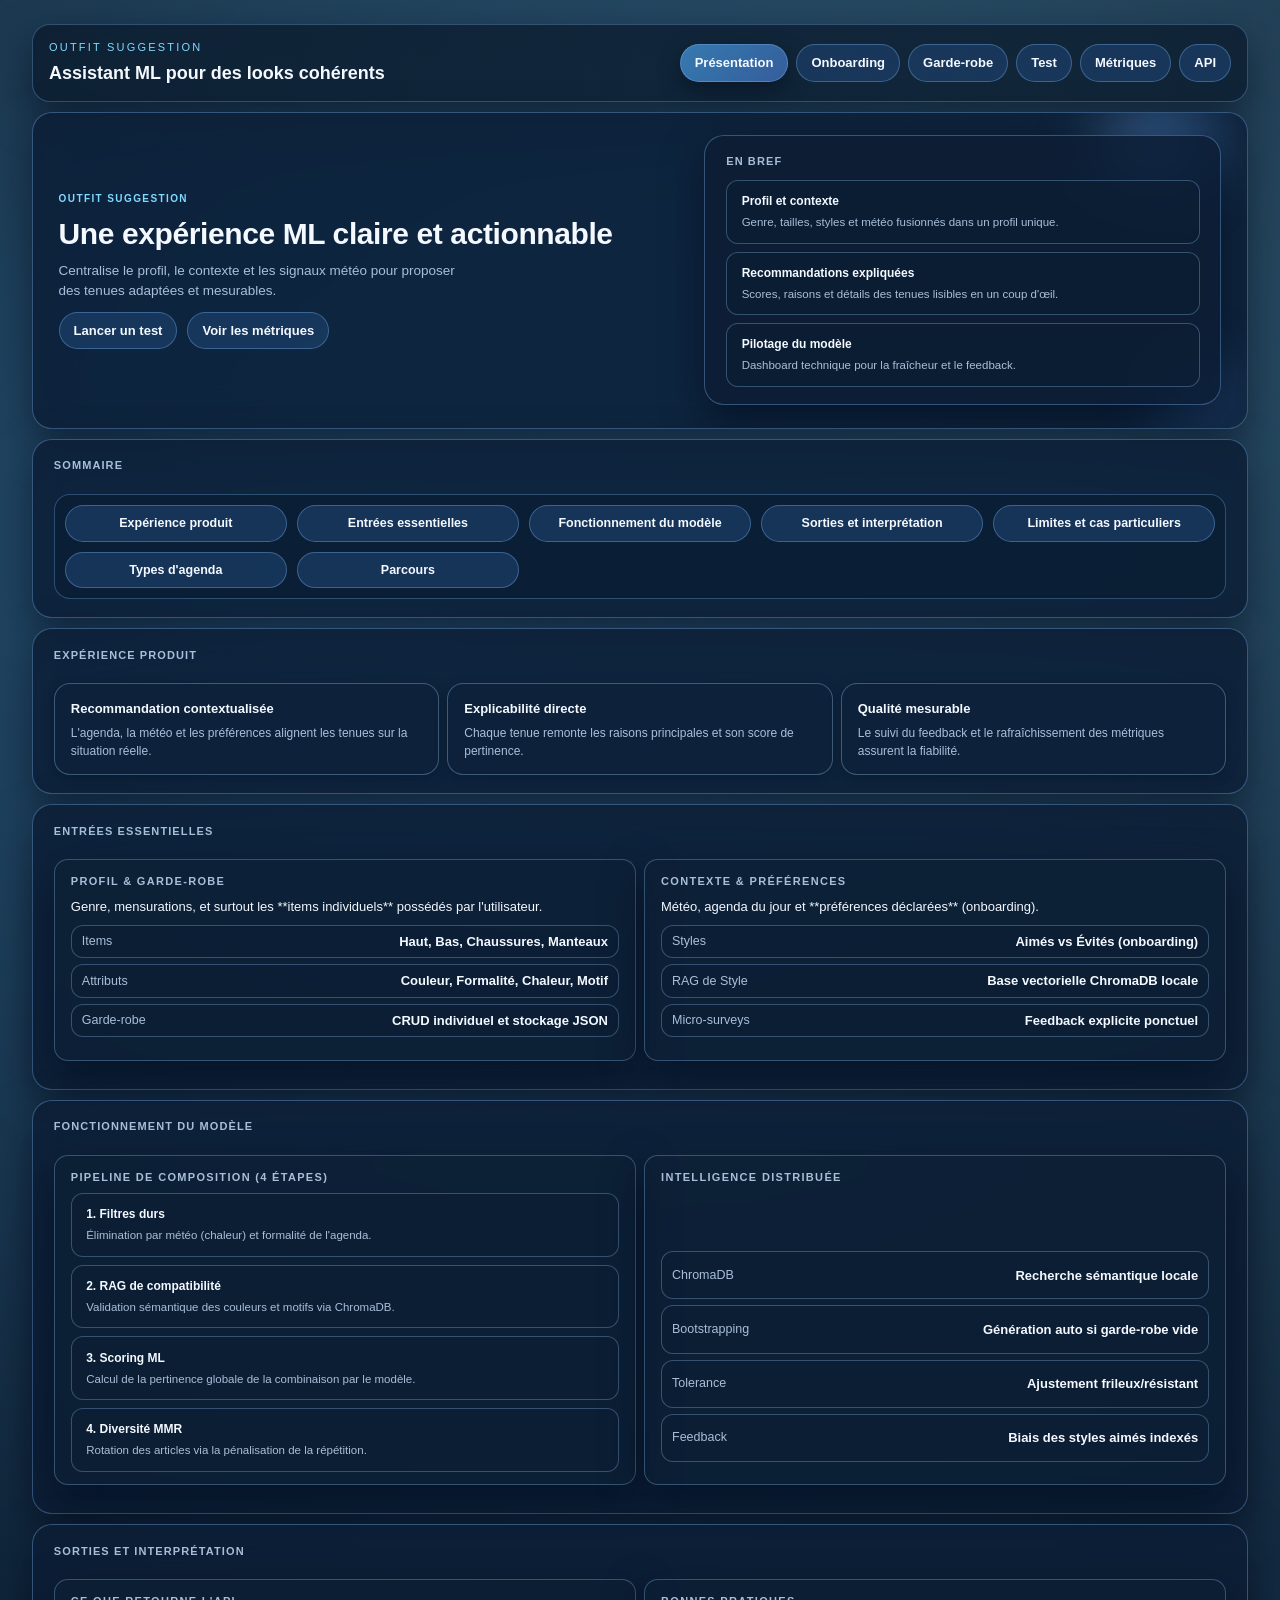
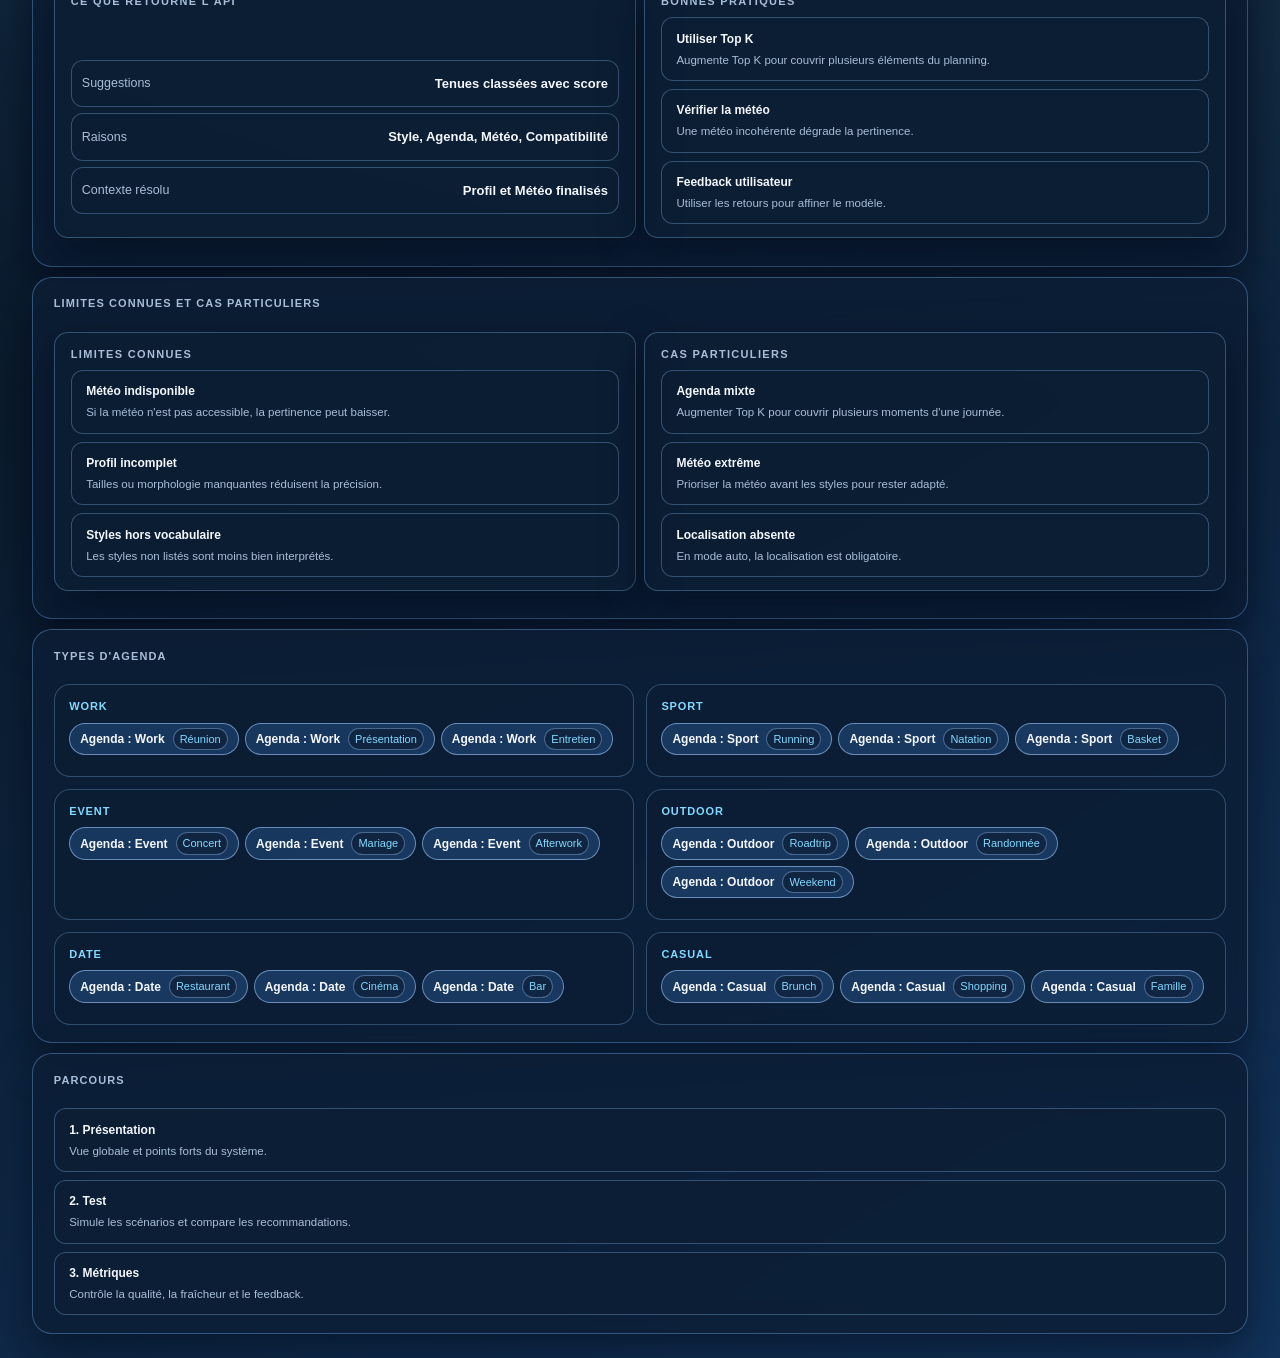
==== commit d3159218: "Update index.html" ====
--- a/web/index.html
+++ b/web/index.html
@@ -46,12 +46,12 @@
             <p class="section-title">En bref</p>
             <div class="step-list">
               <div class="step">
-                <span class="step-title">Profil + contexte</span>
+                <span class="step-title">Profil et contexte</span>
                 <span class="step-text">Genre, tailles, styles et météo fusionnés dans un profil unique.</span>
               </div>
               <div class="step">
                 <span class="step-title">Recommandations expliquées</span>
-                <span class="step-text">Scores, raisons et détails tenues lisibles en un coup d'œil.</span>
+                <span class="step-text">Scores, raisons et détails des tenues lisibles en un coup d'œil.</span>
               </div>
               <div class="step">
                 <span class="step-title">Pilotage du modèle</span>
@@ -122,19 +122,19 @@
       </div>
 
       <div class="panel section" id="experience-produit">
-        <p class="section-title">Expérience produit</p>
+        <p class="section-title">Expérience Produit</p>
         <div class="section-grid">
           <div class="feature-card">
             <h4>Recommandation contextualisée</h4>
-            <p>Agenda, météo et préférences alignent les tenues sur la situation réelle.</p>
+            <p>L'agenda, la météo et les préférences alignent les tenues sur la situation réelle.</p>
           </div>
           <div class="feature-card">
             <h4>Explicabilité directe</h4>
-            <p>Chaque tenue remonte les raisons principales et son score relatif.</p>
+            <p>Chaque tenue remonte les raisons principales et son score de pertinence.</p>
           </div>
           <div class="feature-card">
             <h4>Qualité mesurable</h4>
-            <p>Suivi du feedback et rafraîchissement des métriques modèle.</p>
+            <p>Le suivi du feedback et le rafraîchissement des métriques assurent la fiabilité.</p>
           </div>
         </div>
       </div>
@@ -164,26 +164,26 @@
       </div>
 
       <div class="panel section" id="fonctionnement-modele">
-        <p class="section-title">Fonctionnement du modèle</p>
+        <p class="section-title">Fonctionnement Du Modèle</p>
         <div class="info-grid">
           <div class="info-box">
             <p class="info-title">Pipeline de composition (4 étapes)</p>
             <div class="step-list">
               <div class="step">
                 <span class="step-title">1. Filtres durs</span>
-                <span class="step-text">Élimination par météo (chaleur) et formalité agenda.</span>
+                <span class="step-text">Élimination par météo (chaleur) et formalité de l'agenda.</span>
               </div>
               <div class="step">
                 <span class="step-title">2. RAG de compatibilité</span>
-                <span class="step-text">Validation sémantique des couleurs/motifs via ChromaDB.</span>
+                <span class="step-text">Validation sémantique des couleurs et motifs via ChromaDB.</span>
               </div>
               <div class="step">
                 <span class="step-title">3. Scoring ML</span>
-                <span class="step-text">Scoring de la pertinence globale de la combinaison.</span>
+                <span class="step-text">Calcul de la pertinence globale de la combinaison par le modèle.</span>
               </div>
               <div class="step">
                 <span class="step-title">4. Diversité MMR</span>
-                <span class="step-text">Rotation des items via pénalisation de la répétition.</span>
+                <span class="step-text">Rotation des articles via la pénalisation de la répétition.</span>
               </div>
             </div>
           </div>
--- a/web/styles.css
+++ b/web/styles.css
@@ -43,19 +43,7 @@
   background: radial-gradient(circle at 20% 20%, rgba(79, 178, 255, 0.25), transparent 55%),
               radial-gradient(circle at 80% 10%, rgba(130, 217, 255, 0.25), transparent 60%),
               linear-gradient(150deg, var(--bg) 0%, var(--bg2) 55%, var(--bg3) 100%);
-  opacity: 0;
-  transform: translateY(4px);
-  transition: opacity 0.2s ease, transform 0.2s ease;
-}
-
-body.page-ready {
-  opacity: 1;
-  transform: translateY(0);
-}
-
-body.page-leave {
-  opacity: 0;
-  transform: translateY(6px);
+  min-height: 100vh;
 }
 
 @media (prefers-reduced-motion: reduce) {
@@ -643,7 +631,11 @@
   position: relative;
 }
 
-.style-option::after {
+[data-tooltip] {
+  position: relative;
+}
+
+[data-tooltip]::after {
   content: attr(data-tooltip);
   position: absolute;
   left: 50%;
@@ -657,12 +649,15 @@
   border: 1px solid rgba(155,203,255,0.35);
   box-shadow: 0 6px 18px rgba(5,16,30,0.4);
   opacity: 0;
+  display: none;
   pointer-events: none;
   white-space: nowrap;
   transition: opacity 0.15s ease, transform 0.15s ease;
-}
-
-.style-option:hover::after {
+  z-index: 50;
+}
+
+[data-tooltip]:hover::after {
+  display: block;
   opacity: 1;
   transform: translateX(-50%) translateY(-2px);
 }
@@ -701,16 +696,23 @@
 
 .btn-run {
   display: inline-flex; align-items: center; gap: 7px;
-  padding: 9px 20px; border: none; border-radius: var(--radius-pill);
-  font: inherit; font-size: 14px; font-weight: 600; cursor: pointer; color: #fff;
-  background: linear-gradient(135deg, #4f8fdf 0%, #2f71c6 52%, #1c4d90 100%);
-  box-shadow: 0 4px 18px rgba(20,64,122,0.55), 0 1px 0 rgba(205,230,255,0.34) inset;
-  transition: opacity 0.15s, transform 0.1s;
+  padding: 9px 24px; border: 1px solid rgba(162, 207, 255, 0.46); border-radius: var(--radius-pill);
+  font: inherit; font-size: 14px; font-weight: 600; cursor: pointer;
+  color: var(--accent2);
+  background: rgba(60, 117, 196, 0.32);
+  backdrop-filter: blur(8px);
+  box-shadow: 0 4px 15px rgba(0, 0, 0, 0.2);
+  transition: all 0.15s ease;
   letter-spacing: -0.1px;
 }
 
-.btn-run:hover { opacity: 0.92; }
-.btn-run:active { transform: scale(0.97); }
+.btn-run:hover {
+  background: rgba(88, 146, 226, 0.45);
+  border-color: rgba(162, 207, 255, 0.6);
+  box-shadow: 0 6px 20px rgba(0, 0, 0, 0.3);
+}
+
+.btn-run:active { transform: scale(0.96); }
 
 .nav-link:active, .summary-link:active, .btn:active {
   transform: scale(0.96);
@@ -718,15 +720,21 @@
 
 .btn-refresh {
   display: inline-flex; align-items: center; gap: 6px;
-  padding: 7px 14px; border: 1px solid rgba(162,207,255,0.46); border-radius: var(--radius-pill);
+  padding: 7px 14px; border: 1px solid rgba(255, 122, 110, 0.46); border-radius: var(--radius-pill);
   font: inherit; font-size: 13px; font-weight: 500; cursor: pointer;
-  color: var(--accent2);
-  background: rgba(60,117,196,0.30);
-  transition: background 0.15s, transform 0.1s;
-}
-
-.btn-refresh:hover { background: rgba(88,146,226,0.42); }
-.btn-refresh:active { transform: scale(0.97); }
+  color: #ffb1aa;
+  background: rgba(196, 60, 60, 0.25);
+  backdrop-filter: blur(8px);
+  transition: all 0.15s ease;
+}
+
+.btn-refresh:hover {
+  background: rgba(226, 88, 88, 0.35);
+  border-color: rgba(255, 162, 162, 0.6);
+  box-shadow: 0 4px 15px rgba(255, 0, 0, 0.15);
+}
+
+.btn-refresh:active { transform: scale(0.96); }
 
 .row-head { display: flex; align-items: center; justify-content: space-between; gap: 8px; margin-bottom: 10px; }
 
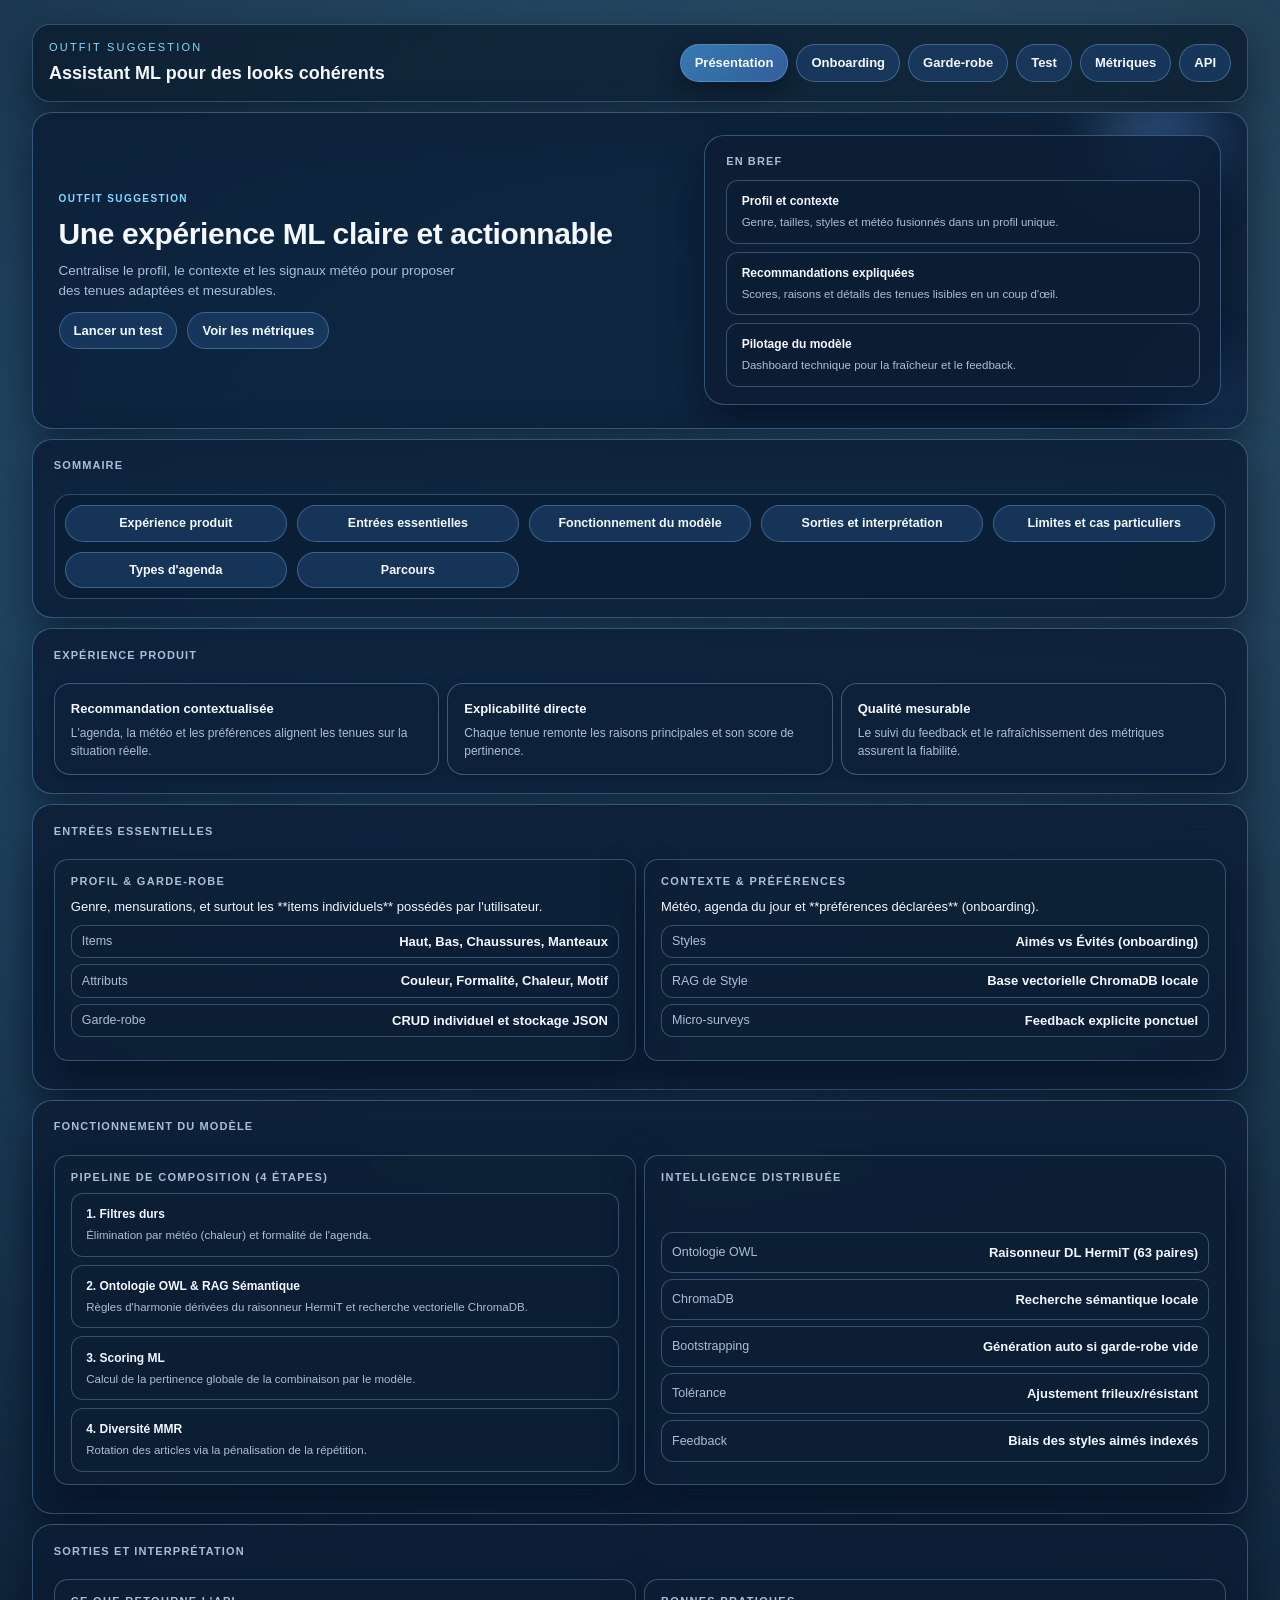
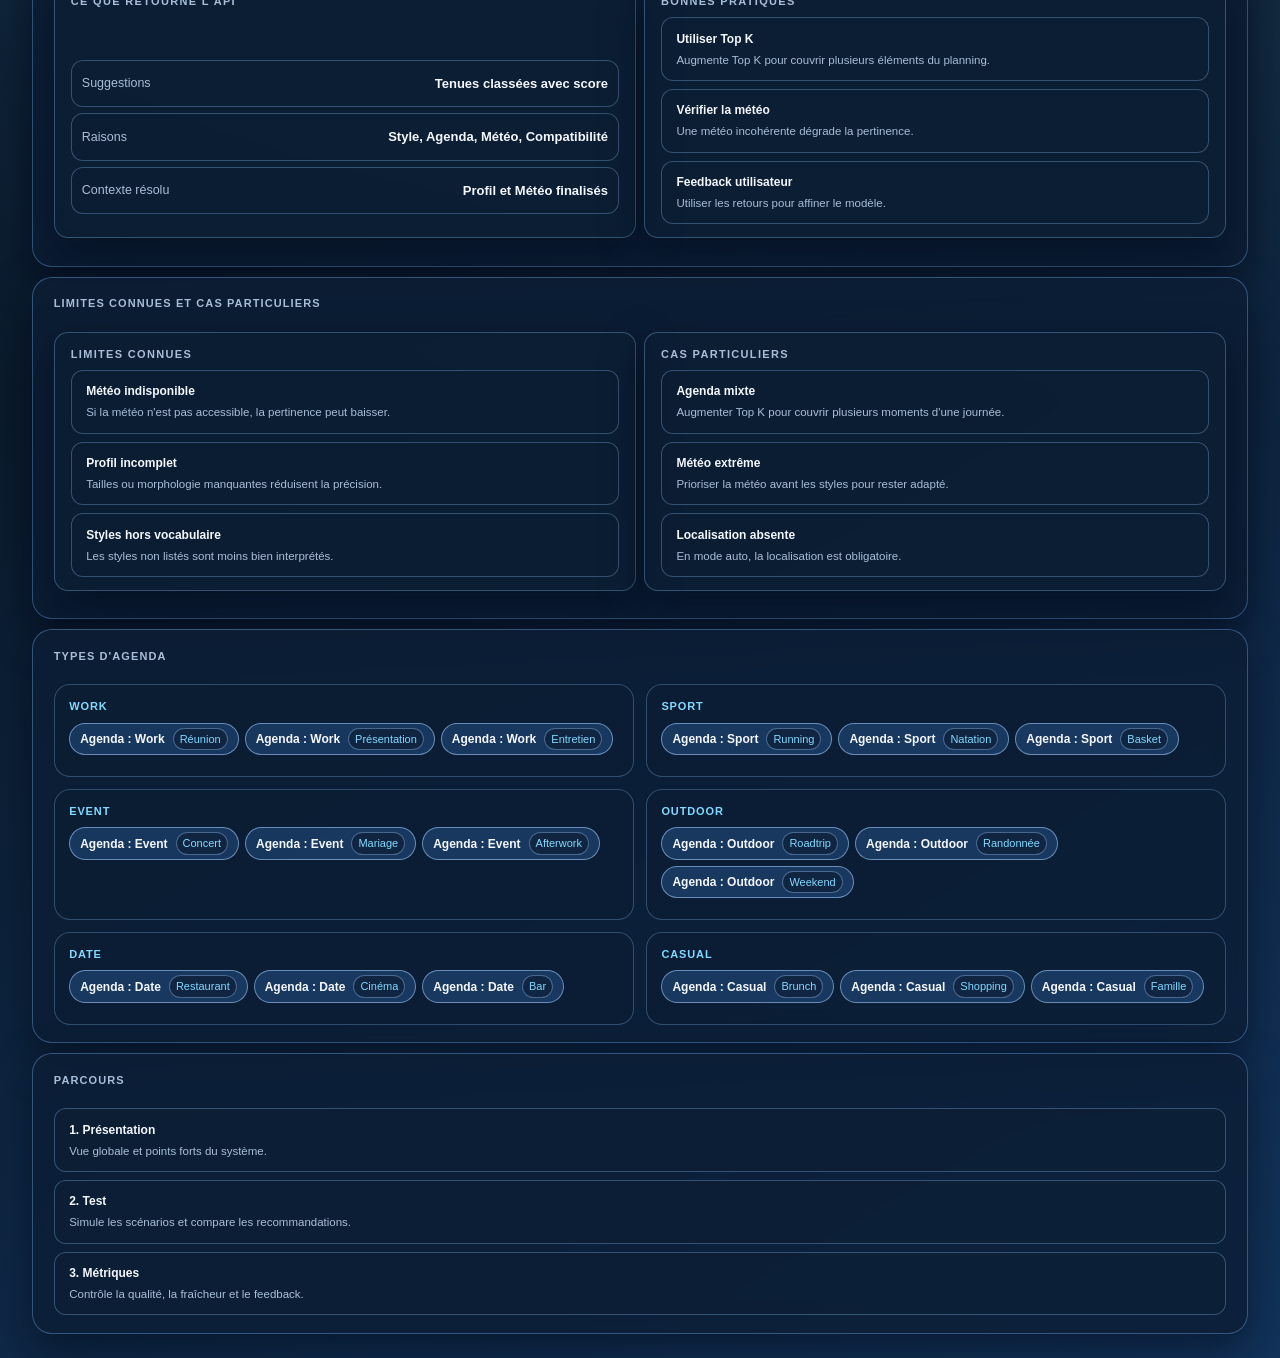
==== commit 70d474d3: "docs(web): mise à jour du pipeline d'architecture avec l'ontologie OWL" ====
--- a/web/index.html
+++ b/web/index.html
@@ -174,8 +174,8 @@
                 <span class="step-text">Élimination par météo (chaleur) et formalité de l'agenda.</span>
               </div>
               <div class="step">
-                <span class="step-title">2. RAG de compatibilité</span>
-                <span class="step-text">Validation sémantique des couleurs et motifs via ChromaDB.</span>
+                <span class="step-title">2. Ontologie OWL & RAG Sémantique</span>
+                <span class="step-text">Règles d'harmonie dérivées du raisonneur HermiT et recherche vectorielle ChromaDB.</span>
               </div>
               <div class="step">
                 <span class="step-title">3. Scoring ML</span>
@@ -190,9 +190,10 @@
           <div class="info-box">
             <p class="info-title">Intelligence distribuée</p>
             <div class="metric-table">
+              <div class="metric-row"><span class="metric-label">Ontologie OWL</span><span class="metric-value">Raisonneur DL HermiT (63 paires)</span></div>
               <div class="metric-row"><span class="metric-label">ChromaDB</span><span class="metric-value">Recherche sémantique locale</span></div>
               <div class="metric-row"><span class="metric-label">Bootstrapping</span><span class="metric-value">Génération auto si garde-robe vide</span></div>
-              <div class="metric-row"><span class="metric-label">Tolerance</span><span class="metric-value">Ajustement frileux/résistant</span></div>
+              <div class="metric-row"><span class="metric-label">Tolérance</span><span class="metric-value">Ajustement frileux/résistant</span></div>
               <div class="metric-row"><span class="metric-label">Feedback</span><span class="metric-value">Biais des styles aimés indexés</span></div>
             </div>
           </div>
--- a/web/styles.css
+++ b/web/styles.css
@@ -842,7 +842,7 @@
 
 .section-label {
   font-size: 10.5px; font-weight: 600; text-transform: uppercase;
-  letter-spacing: 0.1em; color: var(--ink2); margin: 10px 0 4px;
+  letter-spacing: 0.1em; color: var(--ink2); margin: 30px 0 12px;
 }
 
 pre {
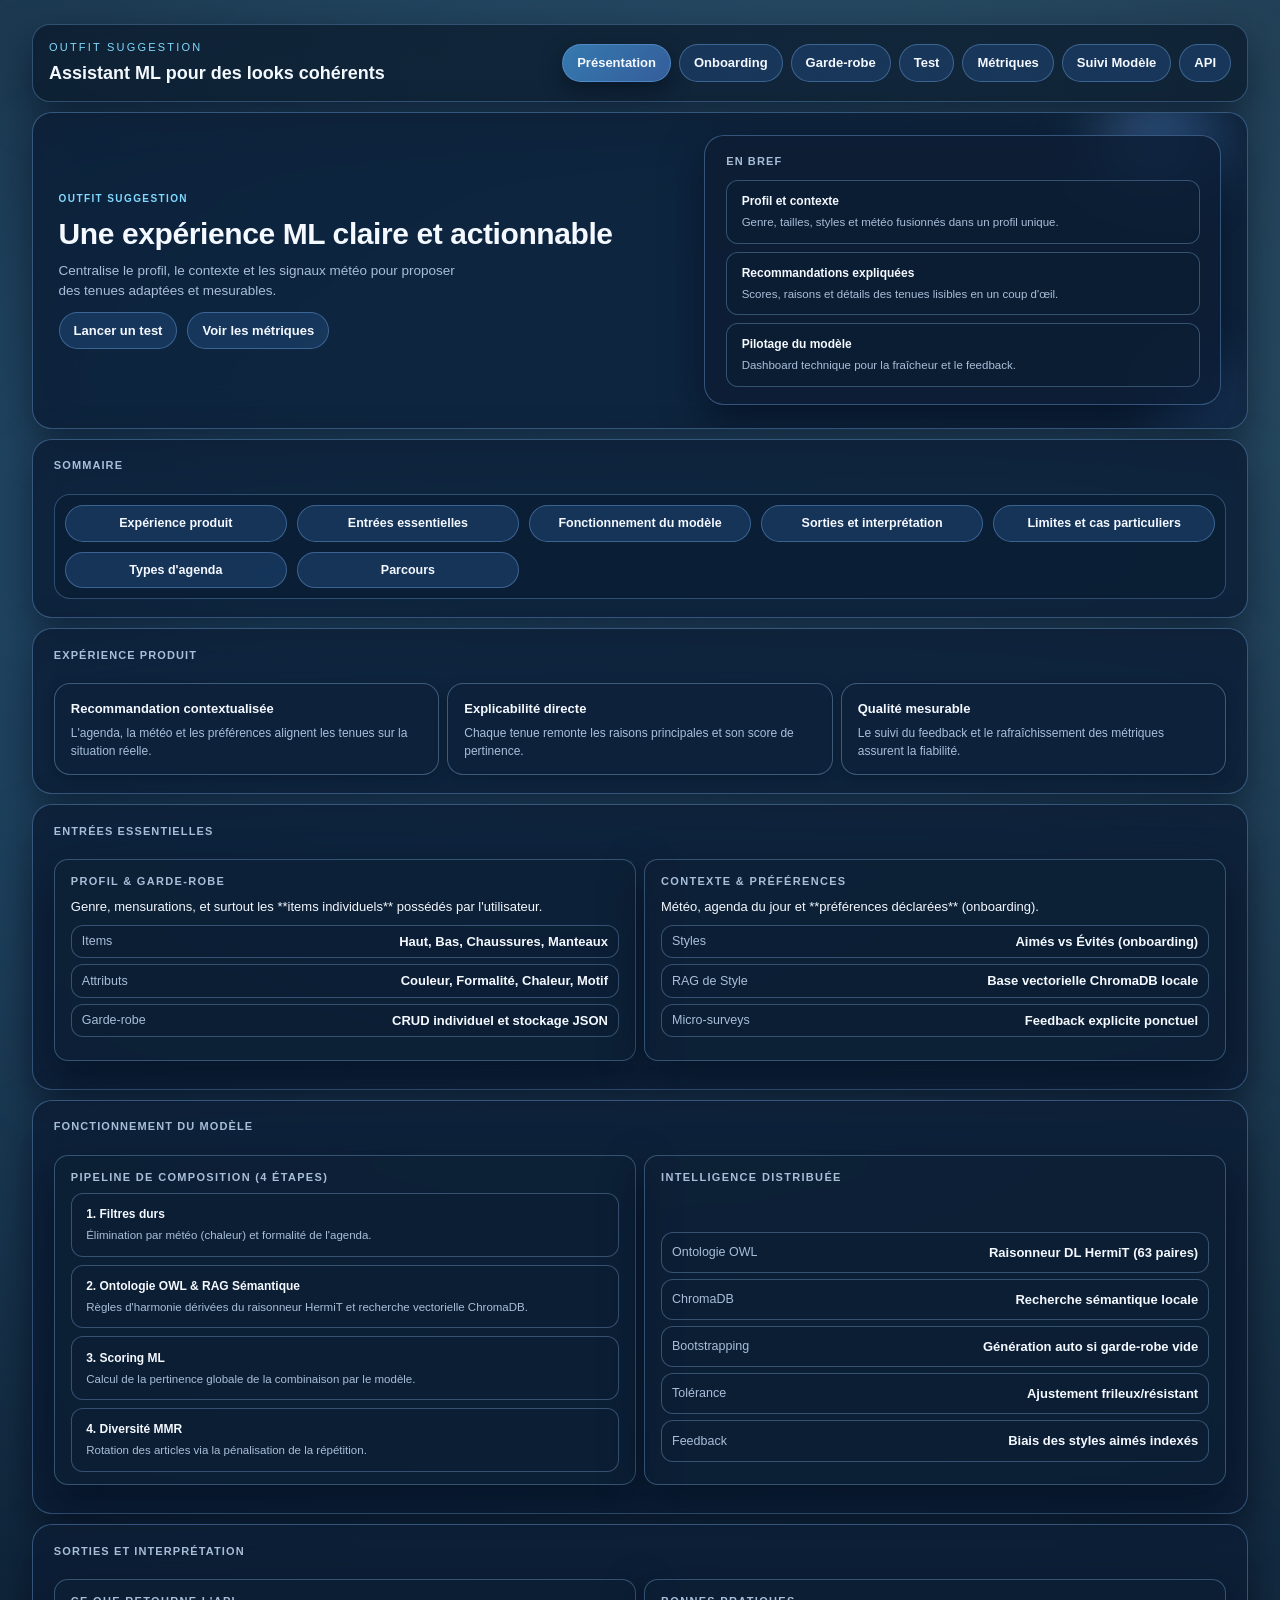
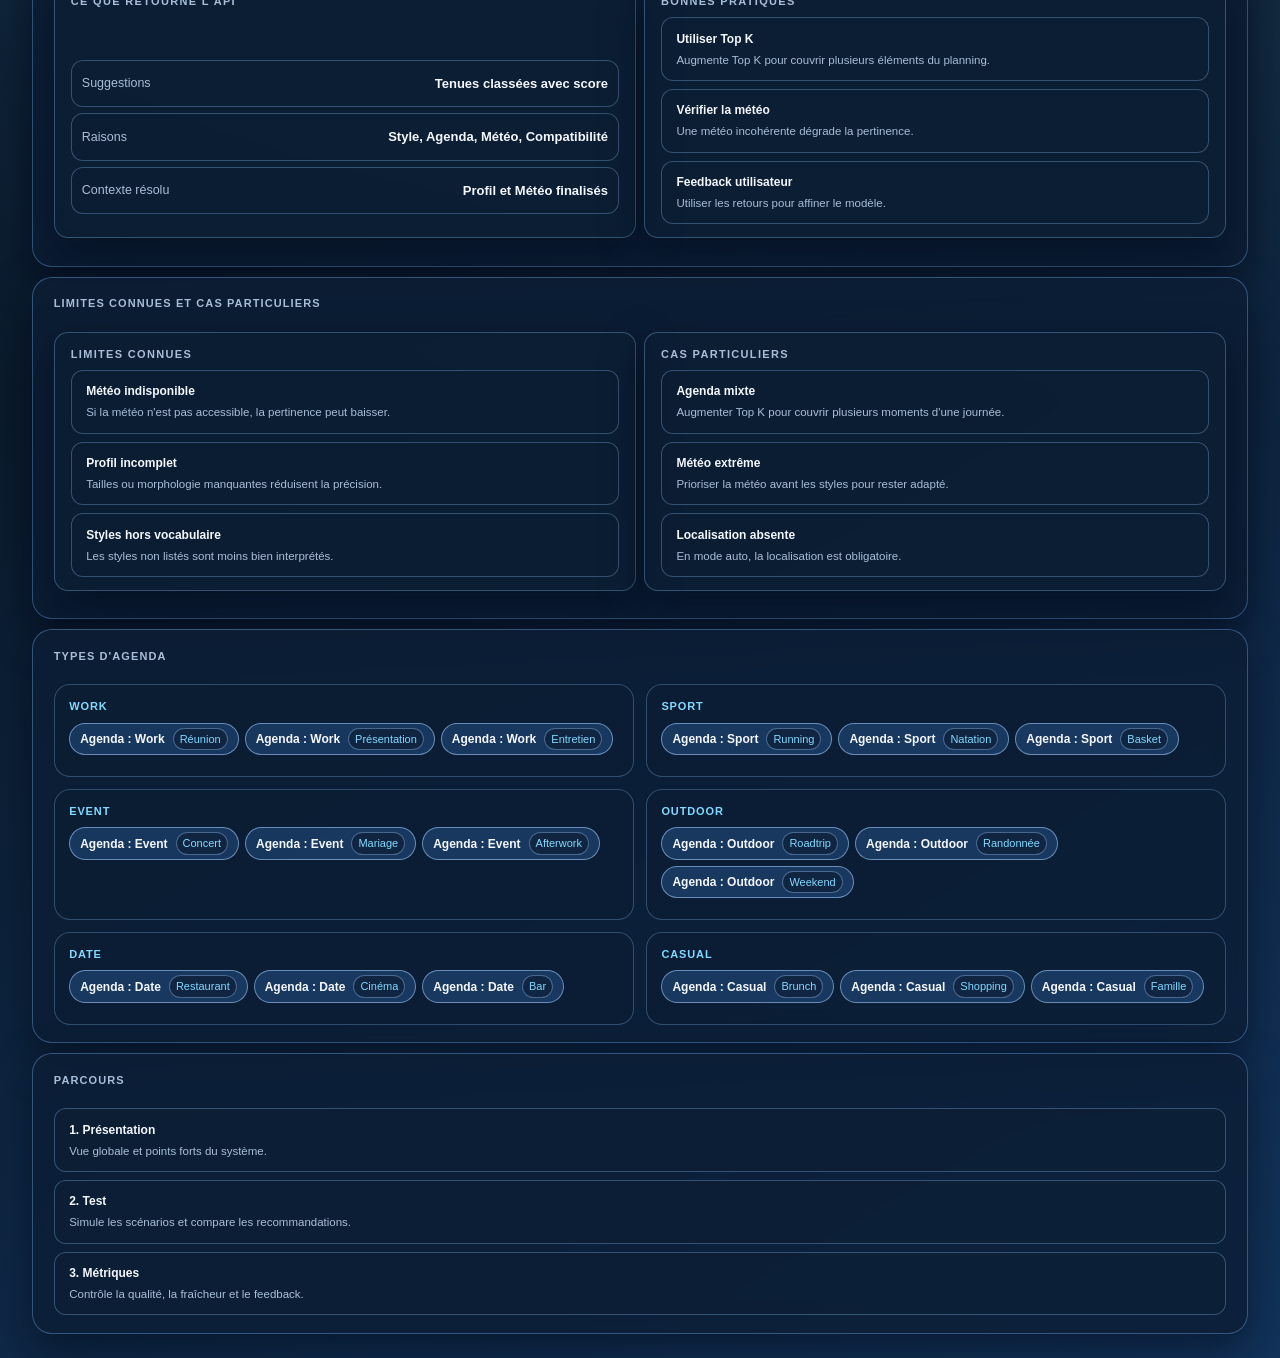
==== commit 5dbcbc65: "feat(web): ajout du lien Suivi Modèle dans la navigation principale" ====
--- a/web/index.html
+++ b/web/index.html
@@ -24,6 +24,7 @@
           <a class="nav-link" href="wardrobe.html">Garde-robe</a>
           <a class="nav-link" href="test.html">Test</a>
           <a class="nav-link" href="metrics.html">Métriques</a>
+          <a class="nav-link" href="history.html">Suivi Modèle</a>
           <a class="nav-link" href="api/index.html">API</a>
         </nav>
       </header>
